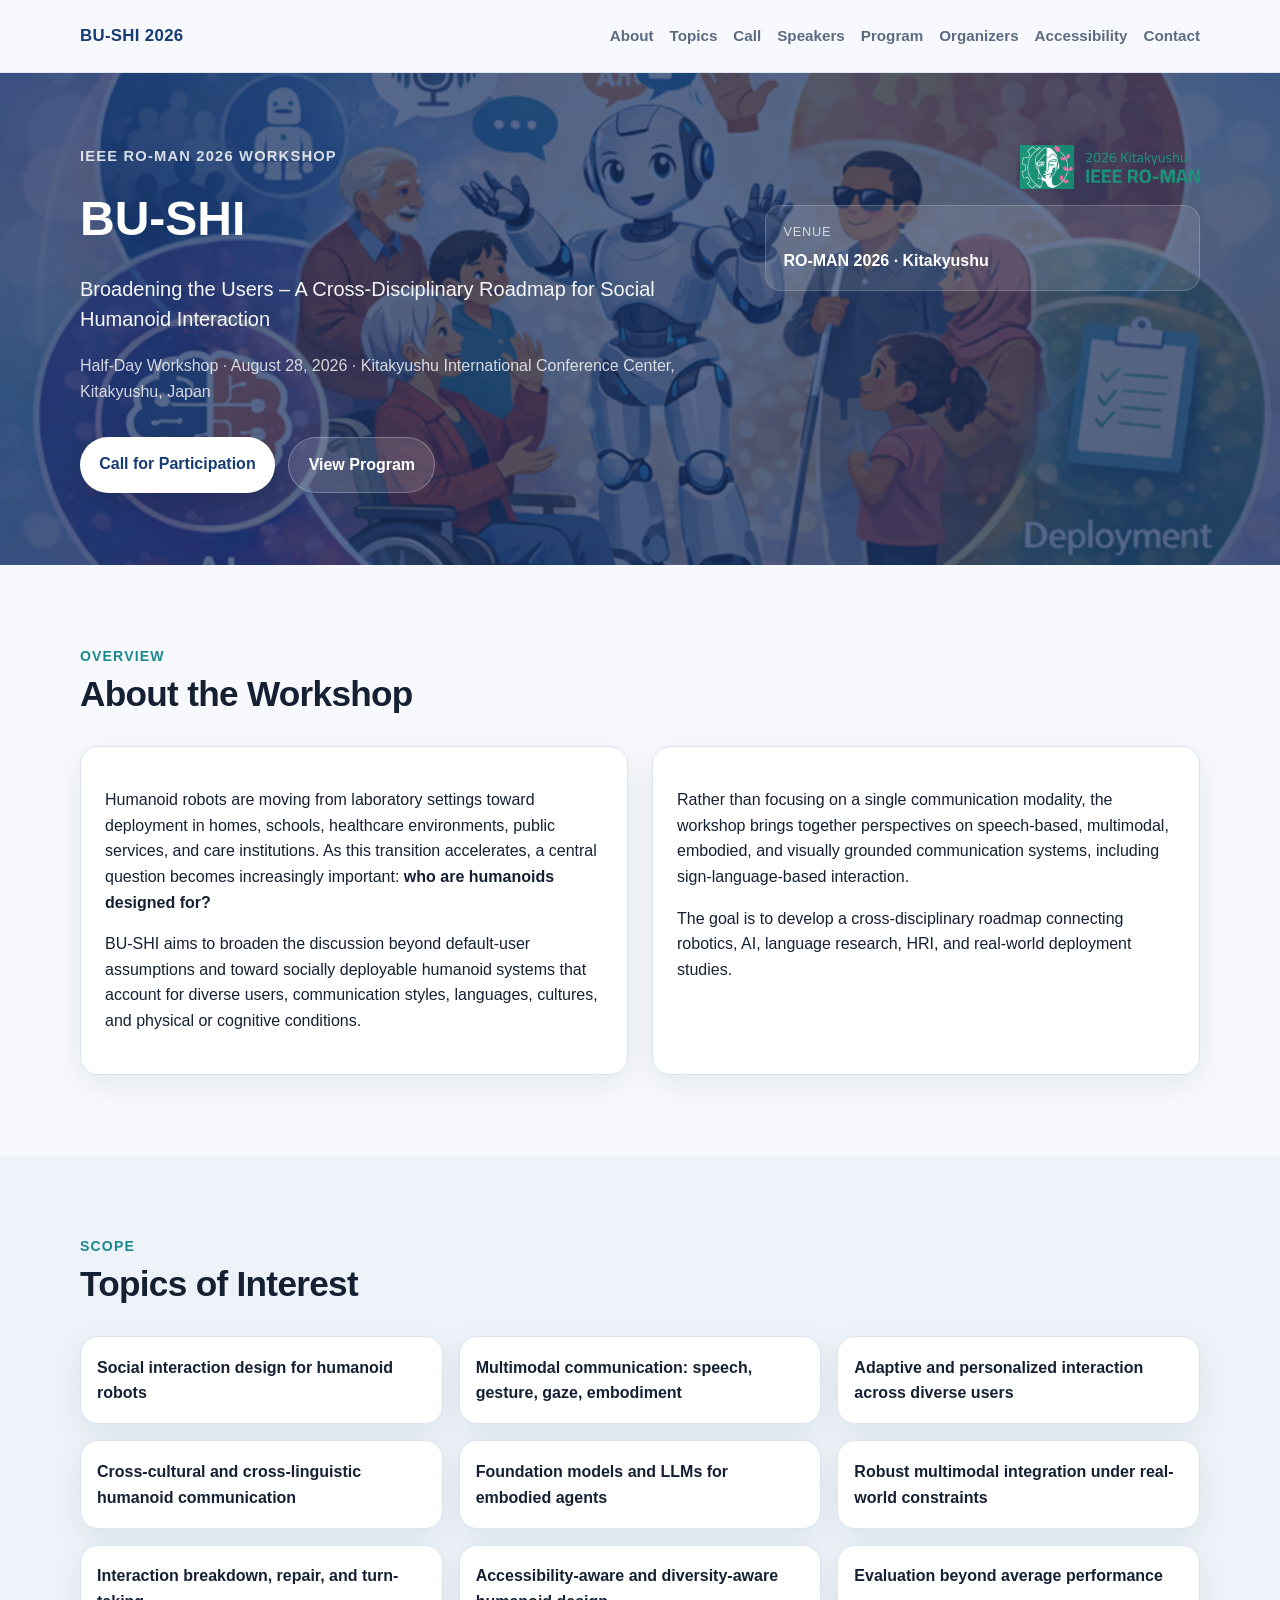
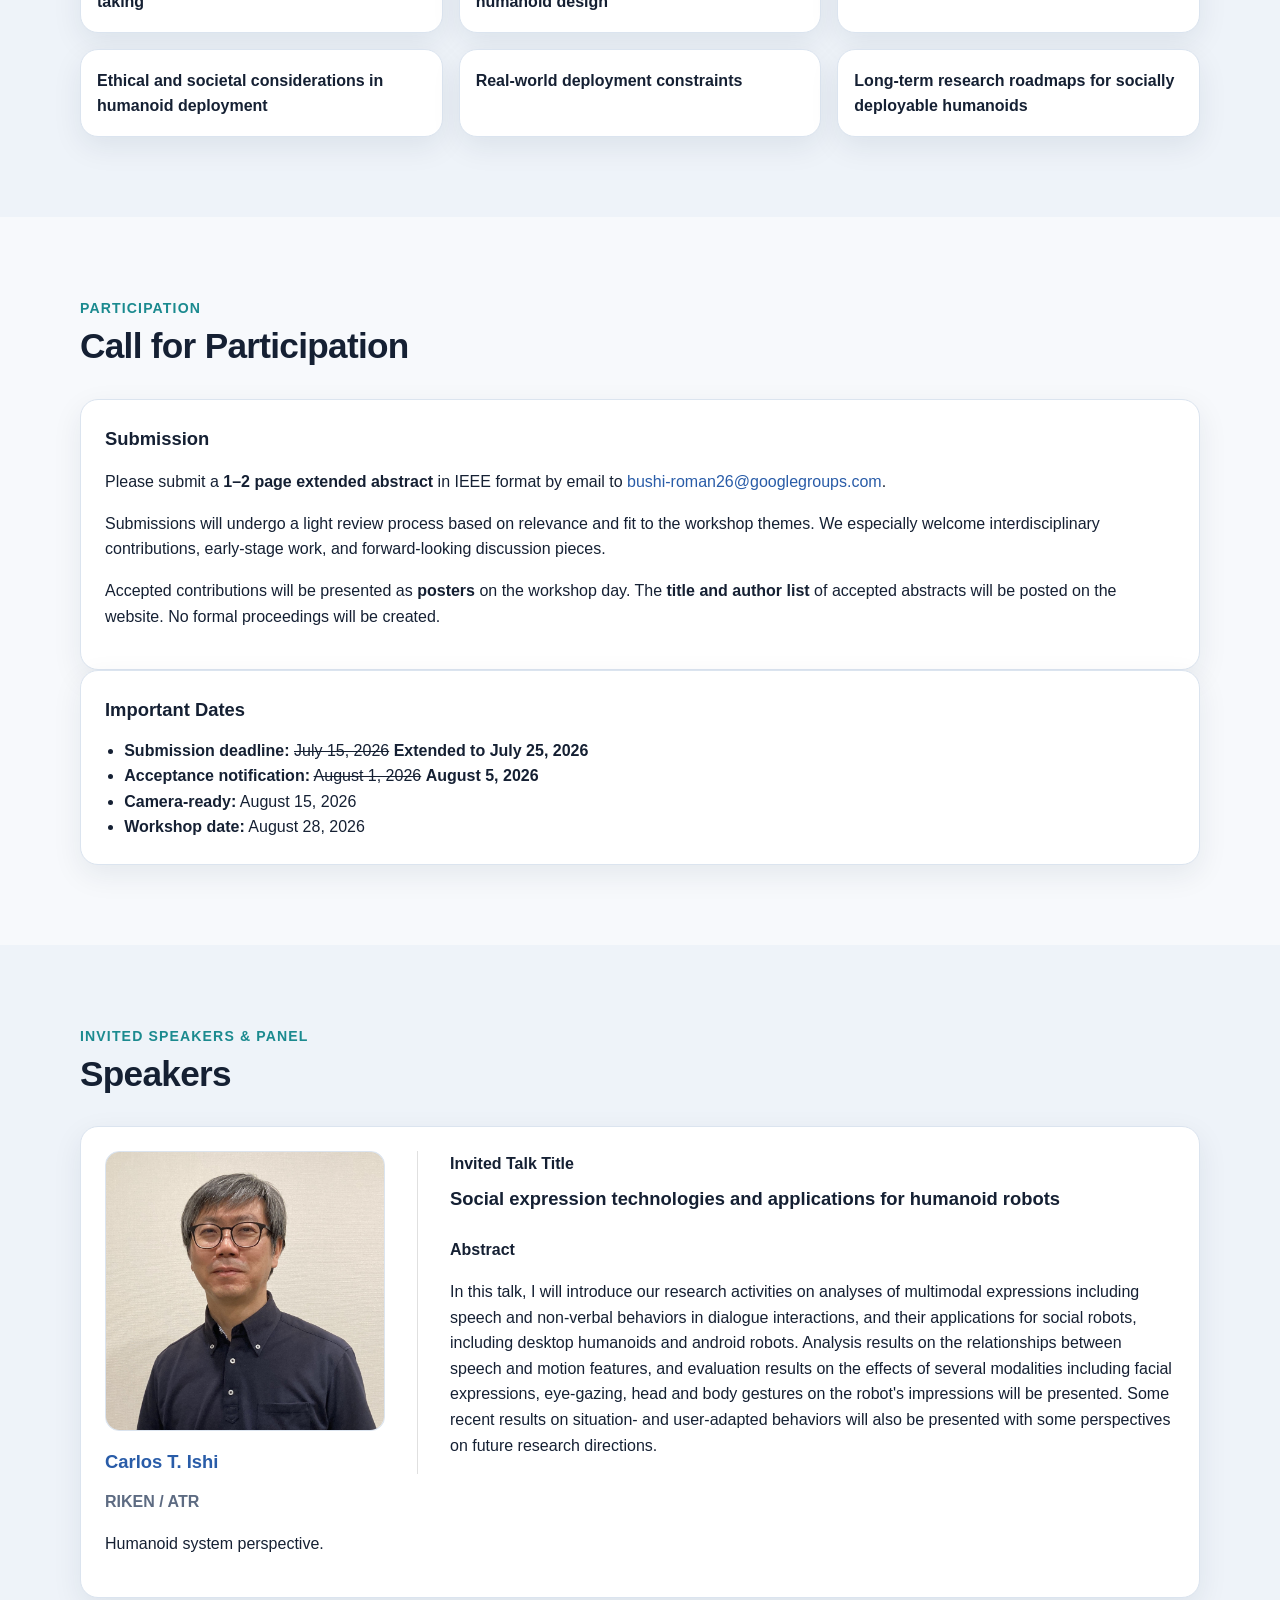
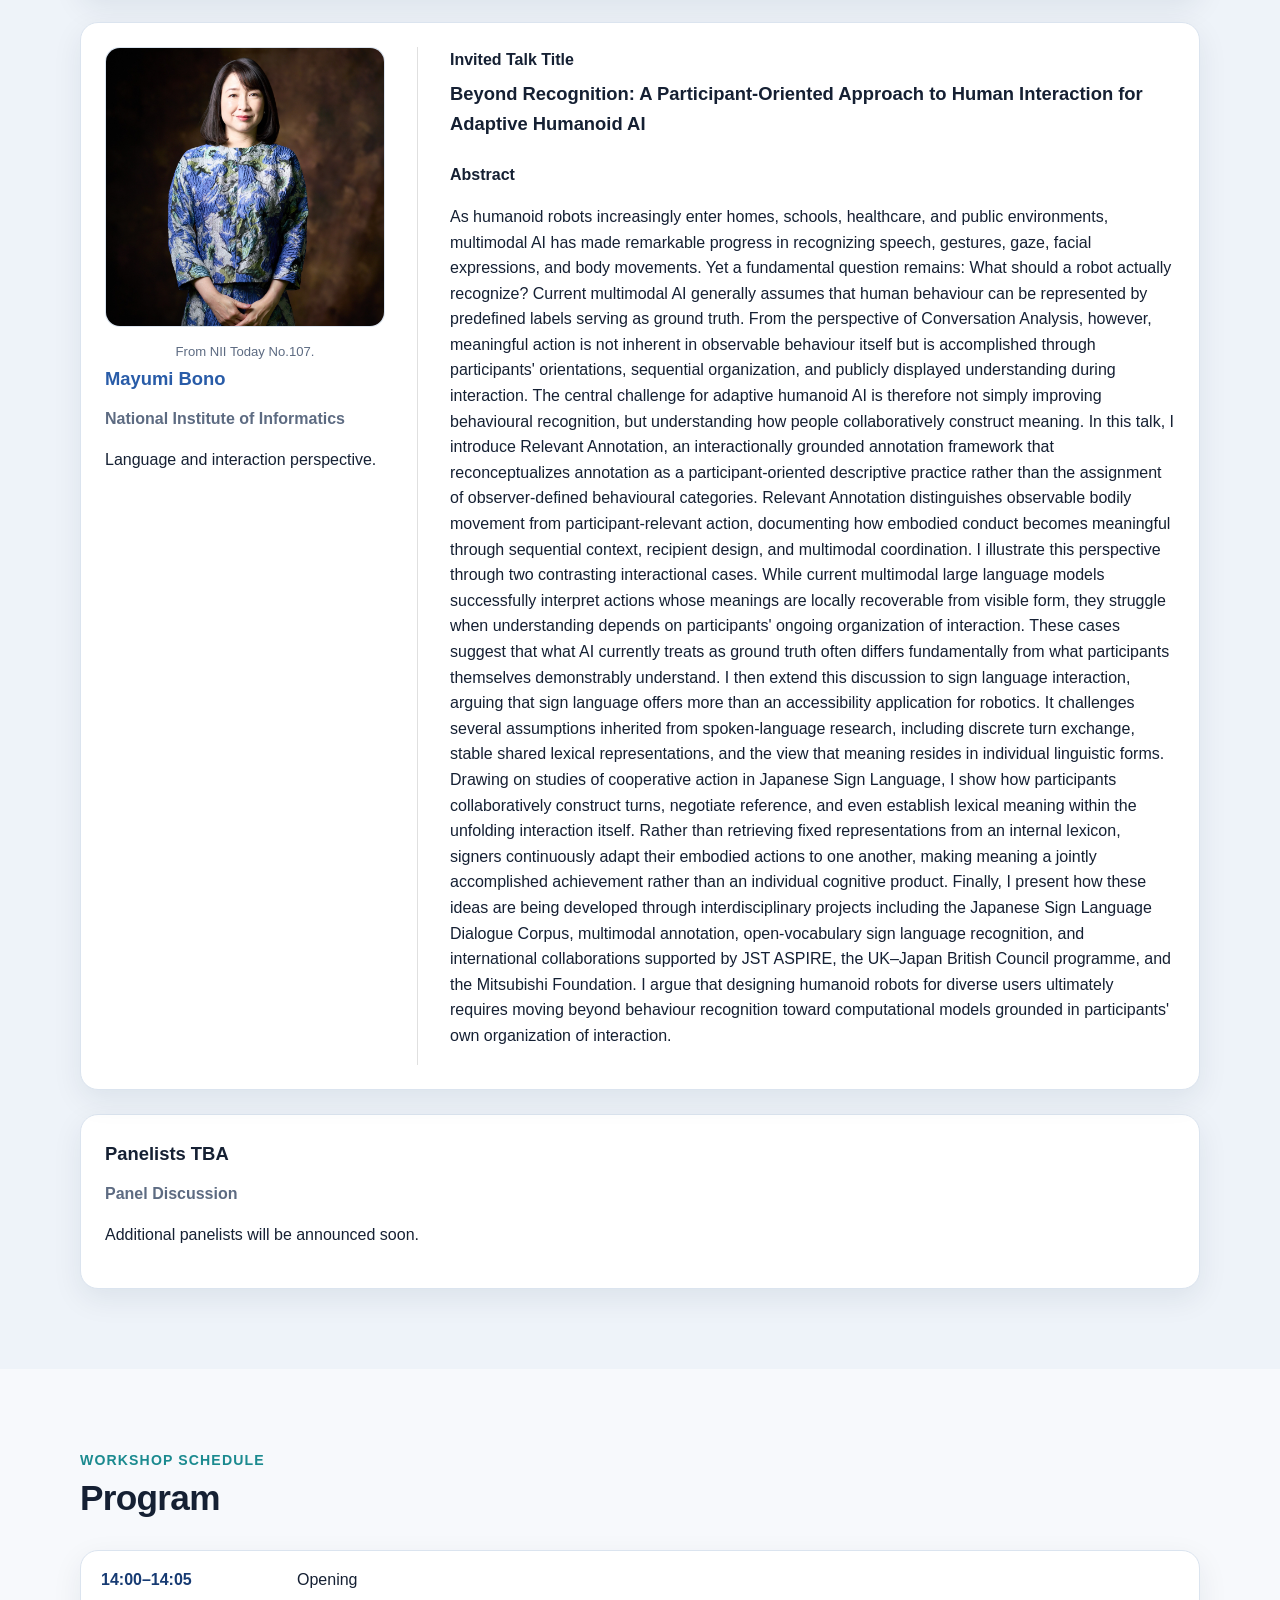
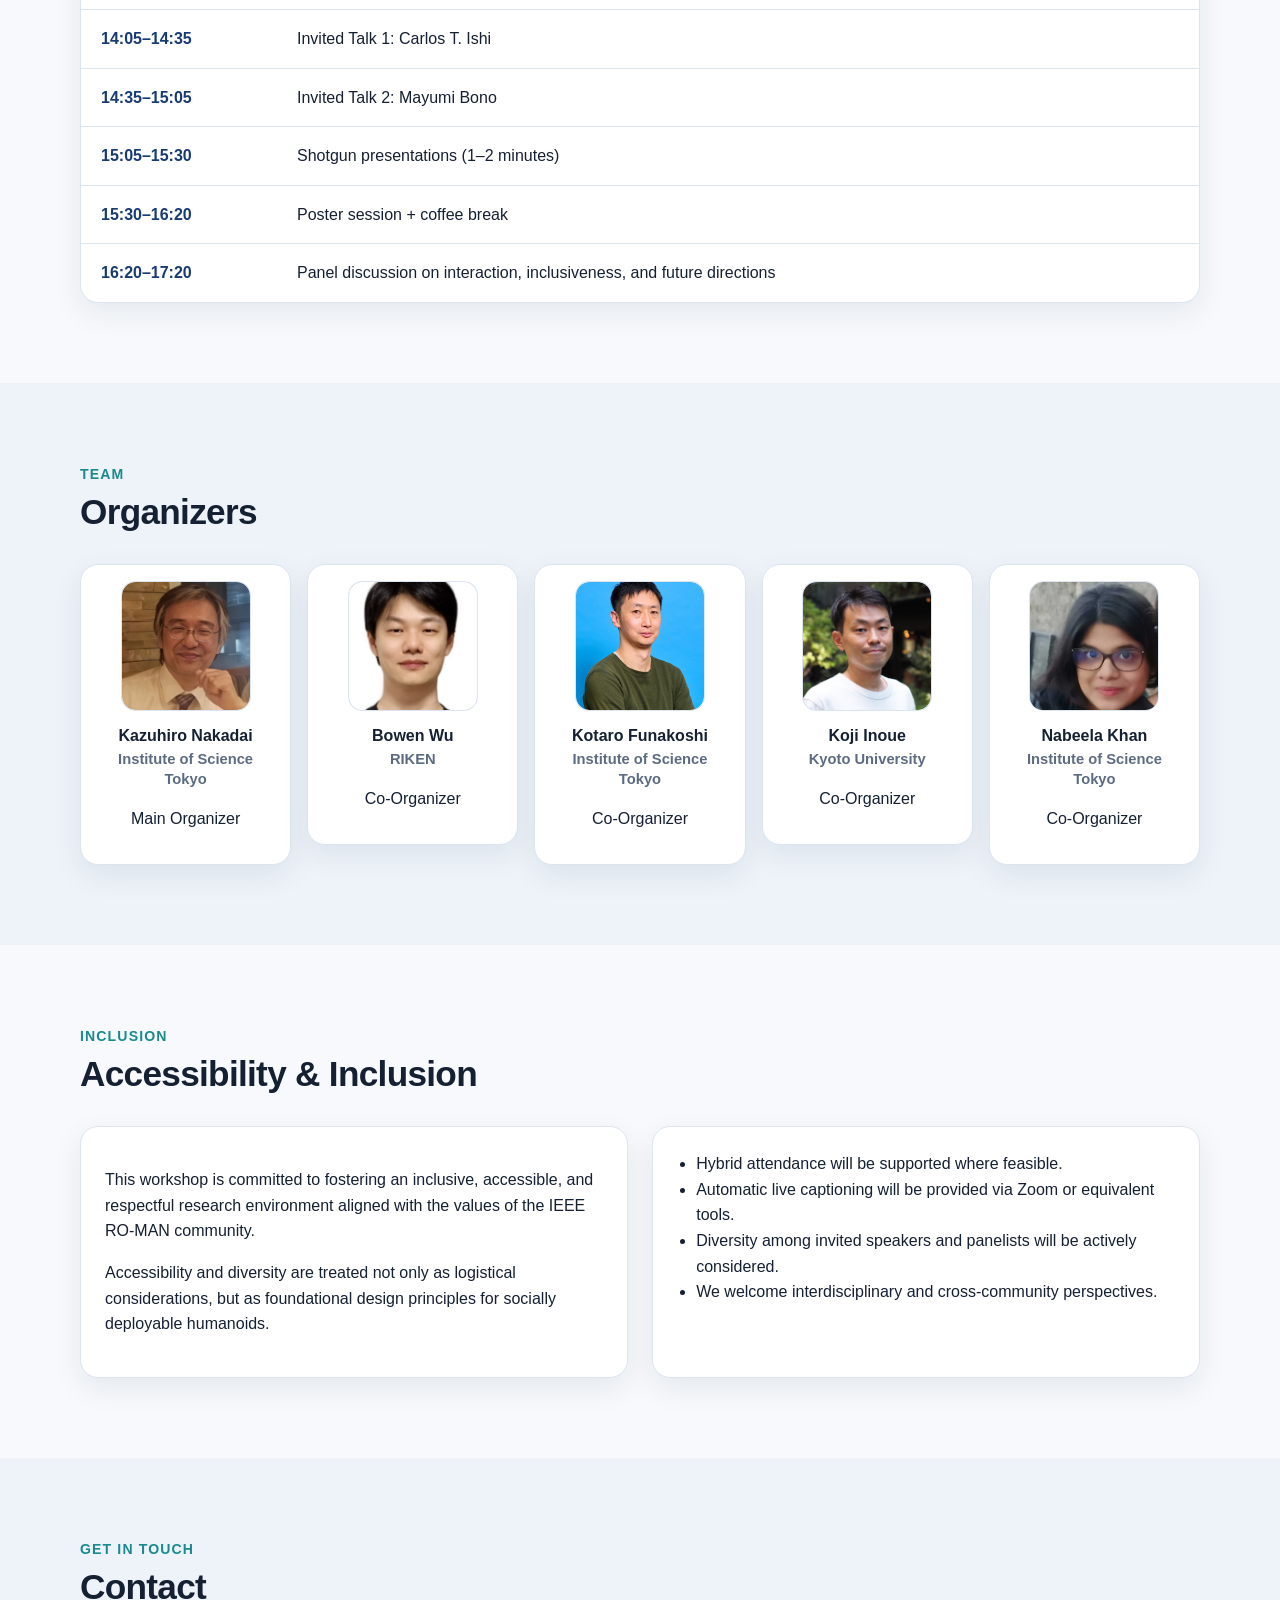
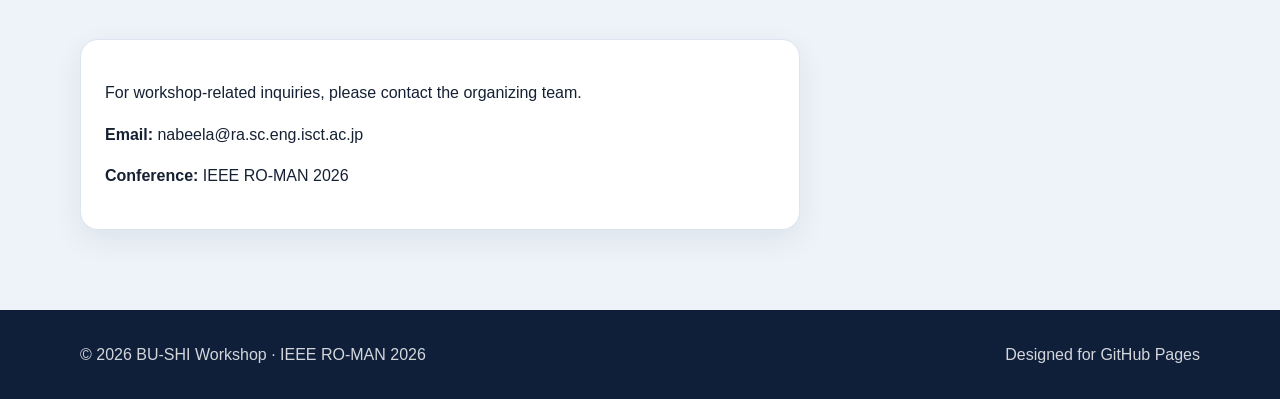
==== index.html @ a76f6660 "schedule" ====
<!DOCTYPE html>
<html lang="en">
<head>
  <meta charset="UTF-8" />
  <meta name="viewport" content="width=device-width, initial-scale=1.0" />
  <title>BU-SHI Workshop | RO-MAN 2026</title>
  <meta
    name="description"
    content="BU-SHI: Broadening the Users – A Cross-Disciplinary Roadmap for Social Humanoid Interaction, IEEE RO-MAN 2026 Workshop."
  />
  <link rel="stylesheet" href="new_style.css" />

  <style>
    .invited-speakers-list {
      display: grid;
      gap: 1.5rem;
    }

    .invited-speaker-card {
      display: grid;
      grid-template-columns: minmax(220px, 280px) 1fr;
      gap: 2rem;
      align-items: start;
      padding: 1.5rem;
    }

    .speaker-profile .person-photo {
      margin-bottom: 1rem;
    }

    .speaker-profile h3,
    .speaker-profile p {
      margin-left: 0;
      margin-right: 0;
    }

    .keynote-details {
      padding-left: 2rem;
      border-left: 1px solid rgba(0, 0, 0, 0.12);
    }

    .keynote-details h3 {
      margin-top: 0;
      margin-bottom: 0.4rem;
    }

    .keynote-details h4 {
      margin-top: 1.5rem;
      margin-bottom: 0.45rem;
    }

    .keynote-details h4:first-child {
      margin-top: 0;
    }

    .panel-card {
      margin-top: 1.5rem;
    }

    @media (max-width: 760px) {
      .invited-speaker-card {
        grid-template-columns: 1fr;
        gap: 1.25rem;
      }

      .keynote-details {
        padding-left: 0;
        padding-top: 1.25rem;
        border-left: 0;
        border-top: 1px solid rgba(0, 0, 0, 0.12);
      }
    }
  </style>
</head>
<body>
  <header class="site-header">
    <div class="container nav-wrap">
      <a href="#home" class="brand">BU-SHI 2026</a>

      <nav class="nav">
        <a href="#about">About</a>
        <a href="#topics">Topics</a>
        <a href="#cfp">Call</a>
        <a href="#speakers">Speakers</a>
        <a href="#program">Program</a>
        <a href="#organizers">Organizers</a>
        <a href="#accessibility">Accessibility</a>
        <a href="#contact">Contact</a>
      </nav>
    </div>
  </header>

  <section class="hero" id="home">
    <div class="container hero-grid">
      <div class="hero-text">
        <p class="eyebrow">IEEE RO-MAN 2026 Workshop</p>
        <h1>BU-SHI</h1>
        <p class="hero-subtitle">
          Broadening the Users – A Cross-Disciplinary Roadmap for Social Humanoid Interaction
        </p>
        <p class="hero-meta">
          Half-Day Workshop · August 28, 2026 · Kitakyushu International Conference Center, Kitakyushu, Japan
        </p>

        <div class="hero-buttons">
          <a class="btn btn-primary" href="#cfp">Call for Participation</a>
          <a class="btn btn-secondary" href="#program">View Program</a>
        </div>
      </div>

      <div class="hero-panel">
        <div class="conference-logo-corner">
          <img
            src="assets/images/logo-header.png"
            alt="2026 Kitakyushu IEEE RO-MAN logo"
            class="conference-logo-small"
          />
        </div>

        <div class="mini-card">
          <span class="mini-label">Venue</span>
          <strong>RO-MAN 2026 · Kitakyushu</strong>
        </div>
      </div>
    </div>
  </section>

  <main>
    <section class="section" id="about">
      <div class="container">
        <div class="section-heading">
          <p class="section-label">Overview</p>
          <h2>About the Workshop</h2>
        </div>

        <div class="grid-2">
          <div class="card">
            <p>
              Humanoid robots are moving from laboratory settings toward deployment in homes,
              schools, healthcare environments, public services, and care institutions. As this
              transition accelerates, a central question becomes increasingly important:
              <strong>who are humanoids designed for?</strong>
            </p>
            <p>
              BU-SHI aims to broaden the discussion beyond default-user assumptions and toward
              socially deployable humanoid systems that account for diverse users, communication
              styles, languages, cultures, and physical or cognitive conditions.
            </p>
          </div>

          <div class="card">
            <p>
              Rather than focusing on a single communication modality, the workshop brings together
              perspectives on speech-based, multimodal, embodied, and visually grounded
              communication systems, including sign-language-based interaction.
            </p>
            <p>
              The goal is to develop a cross-disciplinary roadmap connecting robotics, AI,
              language research, HRI, and real-world deployment studies.
            </p>
          </div>
        </div>
      </div>
    </section>

    <section class="section section-soft" id="topics">
      <div class="container">
        <div class="section-heading">
          <p class="section-label">Scope</p>
          <h2>Topics of Interest</h2>
        </div>

        <div class="topics-grid">
          <div class="topic-card">Social interaction design for humanoid robots</div>
          <div class="topic-card">Multimodal communication: speech, gesture, gaze, embodiment</div>
          <div class="topic-card">Adaptive and personalized interaction across diverse users</div>
          <div class="topic-card">Cross-cultural and cross-linguistic humanoid communication</div>
          <div class="topic-card">Foundation models and LLMs for embodied agents</div>
          <div class="topic-card">Robust multimodal integration under real-world constraints</div>
          <div class="topic-card">Interaction breakdown, repair, and turn-taking</div>
          <div class="topic-card">Accessibility-aware and diversity-aware humanoid design</div>
          <div class="topic-card">Evaluation beyond average performance</div>
          <div class="topic-card">Ethical and societal considerations in humanoid deployment</div>
          <div class="topic-card">Real-world deployment constraints</div>
          <div class="topic-card">Long-term research roadmaps for socially deployable humanoids</div>
        </div>
      </div>
    </section>

    <section class="section" id="cfp">
      <div class="container">
        <div class="section-heading">
          <p class="section-label">Participation</p>
          <h2>Call for Participation</h2>
        </div>

        <!-- <div class="grid-2">
          <div class="card">
            <h3>Submission Format</h3>
            <p>
              We invite authors to submit <strong>1–2 page extended abstracts</strong> using the
              IEEE paper format.
            </p>
            <p>
              We welcome technical contributions, early-stage ideas, interdisciplinary work, and
              conceptual perspectives related to inclusive humanoid interaction.
            </p>
          </div> -->

          <div class="card">
            <h3>Submission</h3>
            <p>
              Please submit a <strong>1–2 page extended abstract</strong> in IEEE format by email to
              <a href="mailto:bushi-roman26@googlegroups.com">bushi-roman26@googlegroups.com</a>.
            </p>
            <p>
              Submissions will undergo a light review process based on relevance and fit to the
              workshop themes. We especially welcome interdisciplinary contributions, early-stage
              work, and forward-looking discussion pieces.
            </p>
            <p>
              Accepted contributions will be presented as <strong>posters</strong> on the workshop day.
              The <strong>title and author list</strong> of accepted abstracts will be posted on the
              website. No formal proceedings will be created.
            </p>
          </div>

          <div class="card">
            <h3>Important Dates</h3>
            <ul class="clean-list">
              <li><strong>Submission deadline:</strong> <del>July 15, 2026</del> <strong>Extended to July 25, 2026</strong></li>
              <li><strong>Acceptance notification:</strong> <del>August 1, 2026</del> <strong>August 5, 2026</strong></li>
              <li><strong>Camera-ready:</strong> August 15, 2026</li>
              <li><strong>Workshop date:</strong> August 28, 2026</li>
            </ul>
          </div>
        </div>
      </div>
    </section>

    <section class="section section-soft" id="speakers">
      <div class="container">
        <div class="section-heading">
          <p class="section-label">Invited Speakers & Panel</p>
          <h2>Speakers</h2>
        </div>

        <div class="invited-speakers-list">
          <article class="card invited-speaker-card">
            <div class="speaker-profile">
              <div class="person-photo">
                <img
                  src="assets/images/Carlos1to1.JPG"
                  alt="Carlos T. Ishi"
                />
              </div>
              <h3>
                <a href="https://dil.atr.jp/~carlos/" target="_blank" rel="noopener noreferrer">
                  Carlos T. Ishi
                </a>
              </h3>
              <p class="person-role">RIKEN / ATR</p>
              <p>Humanoid system perspective.</p>
            </div>

            <div class="keynote-details">
              <h4>Invited Talk Title</h4>
              <h3>Social expression technologies and applications for humanoid robots</h3>
              <h4>Abstract</h4>
              <p>In this talk, I will introduce our research activities on analyses of multimodal expressions including speech and non-verbal behaviors in dialogue interactions, and their applications for social robots, including desktop humanoids and android robots.
Analysis results on the relationships between speech and motion features, and evaluation results on the effects of several modalities including facial expressions, eye-gazing, head and body gestures on the robot's impressions will be presented.
Some recent results on situation- and user-adapted behaviors will also be presented with some perspectives on future research directions.</p>
            </div>
          </article>

          <article class="card invited-speaker-card">
            <div class="speaker-profile">
              <div class="person-photo">
                <img
                  src="assets/images/bono1to1.jpg"
                  alt="Mayumi Bono"
                />
              </div>
              <p class="photo-caption">From NII Today No.107.</p>
              <h3>
                <a href="https://research.nii.ac.jp/~bono/en/index.html" target="_blank" rel="noopener noreferrer">
                  Mayumi Bono
                </a>
              </h3>
              <p class="person-role">National Institute of Informatics</p>
              <p>Language and interaction perspective.</p>
            </div>

            <div class="keynote-details">
              <h4>Invited Talk Title</h4>
              <h3>Beyond Recognition: A Participant-Oriented Approach to Human Interaction for Adaptive Humanoid AI</h3>
              <h4>Abstract</h4>
              <p>As humanoid robots increasingly enter homes, schools, healthcare, and public environments, multimodal AI has made remarkable progress in recognizing speech, gestures, gaze, facial expressions, and body movements. Yet a fundamental question remains: What should a robot actually recognize?
Current multimodal AI generally assumes that human behaviour can be represented by predefined labels serving as ground truth. From the perspective of Conversation Analysis, however, meaningful action is not inherent in observable behaviour itself but is accomplished through participants' orientations, sequential organization, and publicly displayed understanding during interaction. The central challenge for adaptive humanoid AI is therefore not simply improving behavioural recognition, but understanding how people collaboratively construct meaning.
In this talk, I introduce Relevant Annotation, an interactionally grounded annotation framework that reconceptualizes annotation as a participant-oriented descriptive practice rather than the assignment of observer-defined behavioural categories. Relevant Annotation distinguishes observable bodily movement from participant-relevant action, documenting how embodied conduct becomes meaningful through sequential context, recipient design, and multimodal coordination. I illustrate this perspective through two contrasting interactional cases. While current multimodal large language models successfully interpret actions whose meanings are locally recoverable from visible form, they struggle when understanding depends on participants' ongoing organization of interaction. These cases suggest that what AI currently treats as ground truth often differs fundamentally from what participants themselves demonstrably understand.
I then extend this discussion to sign language interaction, arguing that sign language offers more than an accessibility application for robotics. It challenges several assumptions inherited from spoken-language research, including discrete turn exchange, stable shared lexical representations, and the view that meaning resides in individual linguistic forms. Drawing on studies of cooperative action in Japanese Sign Language, I show how participants collaboratively construct turns, negotiate reference, and even establish lexical meaning within the unfolding interaction itself. Rather than retrieving fixed representations from an internal lexicon, signers continuously adapt their embodied actions to one another, making meaning a jointly accomplished achievement rather than an individual cognitive product.
Finally, I present how these ideas are being developed through interdisciplinary projects including the Japanese Sign Language Dialogue Corpus, multimodal annotation, open-vocabulary sign language recognition, and international collaborations supported by JST ASPIRE, the UK–Japan British Council programme, and the Mitsubishi Foundation. I argue that designing humanoid robots for diverse users ultimately requires moving beyond behaviour recognition toward computational models grounded in participants' own organization of interaction.</p>
            </div>
          </article>
        </div>

        <article class="card panel-card">
          <h3>Panelists TBA</h3>
          <p class="person-role">Panel Discussion</p>
          <p>Additional panelists will be announced soon.</p>
        </article>

          <!-- <article class="person-card">
            <div class="person-photo placeholder">Photo</div>
            <h3>Tsubasa Uchida</h3>
            <p class="person-role">NHK</p>
            <p>Panelist — sign language research.</p>
          </article>

          <article class="person-card">
            <div class="person-photo placeholder">Photo</div>
            <h3>Satoshi Okada</h3>
            <p class="person-role">Hitachi Co. Ltd</p>
            <p>Panelist — robotics and industry perspective.</p>
          </article>

          <article class="person-card">
            <div class="person-photo placeholder">Photo</div>
            <h3>Kotaro Funakoshi</h3>
            <p class="person-role">Institute of Science Tokyo</p>
            <p>Panelist — AI and dialogue systems.</p>
          </article> -->

          <!-- <article class="person-card">
            <div class="person-photo placeholder">Photo</div>
            <h3>Nabeela Khan</h3>
            <p class="person-role">Institute of Science Tokyo</p>
            <p>Panel facilitator.</p>
          </article> -->
      </div>
    </section>

    <section class="section" id="program">
      <div class="container">
        <div class="section-heading">
          <p class="section-label">Workshop Schedule</p>
          <h2>Program</h2>
        </div>

        <div class="schedule-card">
          <div class="schedule-row">
            <div class="time">14:00–14:05</div>
            <div class="event">Opening</div>
          </div>
          <div class="schedule-row">
            <div class="time">14:05–14:35</div>
            <div class="event">Invited Talk 1: Carlos T. Ishi</div>
          </div>
          <div class="schedule-row">
            <div class="time">14:35–15:05</div>
            <div class="event">Invited Talk 2: Mayumi Bono</div>
          </div>
          <div class="schedule-row">
            <div class="time">15:05–15:30</div>
            <div class="event">Shotgun presentations (1–2 minutes)</div>
          </div>
          <div class="schedule-row">
            <div class="time">15:30–16:20</div>
            <div class="event">Poster session + coffee break</div>
          </div>
          <div class="schedule-row">
            <div class="time">16:20–17:20</div>
            <div class="event">Panel discussion on interaction, inclusiveness, and future directions</div>
          </div>
        </div>
      </div>
    </section>

    <section class="section section-soft" id="organizers">
      <div class="container">
        <div class="section-heading">
          <p class="section-label">Team</p>
          <h2>Organizers</h2>
        </div>

        <div class="people-grid">
          <article class="person-card">
            <div class="person-photo">
              <img
                src="assets/images/Nakadai_Kazuhiro_1to1_cropped.jpg"
                alt="Kazuhiro Nakadai"
              />
            </div>
            <h3>
              <a href="https://www.ra.sc.e.titech.ac.jp/en/" target="_blank" rel="noopener noreferrer">
                Kazuhiro Nakadai
              </a>
            </h3>
            <p class="person-role">Institute of Science Tokyo</p>
            <p>Main Organizer</p>
          </article>

          <article class="person-card">
            <div class="person-photo">
              <img
                src="assets/images/Bowen_wu_1to1_cropped.jpg"
                alt="Bowen Wu"
              />
            </div>
            <h3>
              <a href="https://scholar.google.com/citations?hl=en&user=nLqUb5oAAAAJ&view_op=list_works&sortby=pubdate" target="_blank" rel="noopener noreferrer">
                Bowen Wu
              </a>
            </h3>
            <p class="person-role">RIKEN</p>
            <p>Co-Organizer</p>
          </article>

          <article class="person-card">
            <div class="person-photo">
              <img
                src="assets/images/kotaro_funakoshi_1to1_cropped.jpg"
                alt="Kotaro Funakoshi"
              />
            </div>
            <h3>
              <a href="https://www.lr.first.iir.isct.ac.jp/~funakoshi/public/en/" target="_blank" rel="noopener noreferrer">
                Kotaro Funakoshi
              </a>
            </h3>
            <p class="person-role">Institute of Science Tokyo</p>
            <p>Co-Organizer</p>
          </article>

          <article class="person-card">
            <div class="person-photo">
              <img
                src="assets/images/Koji_Inoue_1to1_cropped.jpg"
                alt="Koji Inoue"
              />
            </div>
            <h3>
              <a href="https://inokoj.github.io/" target="_blank" rel="noopener noreferrer">
                Koji Inoue
              </a>
            </h3>
            <p class="person-role">Kyoto University</p>
            <p>Co-Organizer</p>
          </article>

          <article class="person-card">
            <div class="person-photo">
              <img
                src="assets/images/Nabeela Khan.jpg"
                alt="Nabeela Khan"
              />
            </div>
            <h3>
              <a href="https://foxrei-n.github.io/" target="_blank" rel="noopener noreferrer">
                Nabeela Khan
              </a>
            </h3>
            <p class="person-role">Institute of Science Tokyo</p>
            <p>Co-Organizer</p>
          </article>
        </div>
      </div>
    </section>

    <section class="section" id="accessibility">
      <div class="container">
        <div class="section-heading">
          <p class="section-label">Inclusion</p>
          <h2>Accessibility & Inclusion</h2>
        </div>

        <div class="grid-2">
          <div class="card">
            <p>
              This workshop is committed to fostering an inclusive, accessible, and respectful
              research environment aligned with the values of the IEEE RO-MAN community.
            </p>
            <p>
              Accessibility and diversity are treated not only as logistical considerations, but as
              foundational design principles for socially deployable humanoids.
            </p>
          </div>

          <div class="card">
            <ul class="clean-list">
              <li>Hybrid attendance will be supported where feasible.</li>
              <li>Automatic live captioning will be provided via Zoom or equivalent tools.</li>
              <li>Diversity among invited speakers and panelists will be actively considered.</li>
              <li>We welcome interdisciplinary and cross-community perspectives.</li>
            </ul>
          </div>
        </div>
      </div>
    </section>

    <section class="section section-soft" id="contact">
      <div class="container">
        <div class="section-heading">
          <p class="section-label">Get in Touch</p>
          <h2>Contact</h2>
        </div>

        <div class="card contact-card">
          <p>For workshop-related inquiries, please contact the organizing team.</p>
          <p><strong>Email:</strong> nabeela@ra.sc.eng.isct.ac.jp</p>
          <p><strong>Conference:</strong> IEEE RO-MAN 2026</p>
        </div>
      </div>
    </section>
  </main>

  <footer class="site-footer">
    <div class="container footer-wrap">
      <p>© 2026 BU-SHI Workshop · IEEE RO-MAN 2026</p>
      <p>Designed for GitHub Pages</p>
    </div>
  </footer>
</body>
</html>
---- new_style.css ----
:root {
  --bg: #f7f9fc;
  --surface: #ffffff;
  --surface-soft: #eef3f9;
  --text: #152033;
  --muted: #5d6b82;
  --line: #dbe4ef;
  --primary: #173b73;
  --primary-2: #295ca8;
  --accent: #1b8a8f;
  --shadow: 0 10px 30px rgba(17, 37, 68, 0.08);
  --radius: 18px;
  --maxw: 1120px;
}

* {
  box-sizing: border-box;
}

html {
  scroll-behavior: smooth;
}

body {
  margin: 0;
  font-family: Arial, sans-serif;
  background: var(--bg);
  color: var(--text);
  line-height: 1.6;
}

img {
  max-width: 100%;
  display: block;
}

a {
  color: var(--primary-2);
  text-decoration: none;
}

a:hover {
  text-decoration: underline;
}

.container {
  width: min(var(--maxw), calc(100% - 2rem));
  margin: 0 auto;
}

.site-header {
  position: sticky;
  top: 0;
  z-index: 1000;
  background: rgba(247, 249, 252, 0.95);
  backdrop-filter: blur(10px);
  border-bottom: 1px solid rgba(219, 228, 239, 0.8);
}

.nav-wrap {
  display: flex;
  align-items: center;
  justify-content: space-between;
  gap: 1rem;
  min-height: 72px;
}

.brand {
  font-weight: 800;
  font-size: 1.05rem;
  color: var(--primary);
  letter-spacing: 0.02em;
}

.brand:hover {
  text-decoration: none;
}

.nav {
  display: flex;
  flex-wrap: wrap;
  gap: 1rem;
}

.nav a {
  color: var(--muted);
  font-size: 0.95rem;
  font-weight: 600;
}

.nav a:hover {
  color: var(--primary);
  text-decoration: none;
}

/* .hero {
  background: #1f3c88;
  color: white;
  padding: 60px 0;
} */

.hero {
  background:
    linear-gradient(rgba(20, 45, 95, 0.72), rgba(20, 45, 95, 0.72)),
    url("workshop_photo.png") center/cover no-repeat;
  color: white;
  padding: 72px 0;
}

.hero-grid {
  display: grid;
  grid-template-columns: 1.2fr 0.8fr;
  gap: 2rem;
  align-items: start;
}

.hero-text h1 {
  margin: 0.4rem 0 0;
  font-size: 3rem;
}

.eyebrow {
  margin: 0 0 0.8rem;
  font-size: 0.92rem;
  font-weight: 700;
  letter-spacing: 0.08em;
  text-transform: uppercase;
  color: rgba(255,255,255,0.82);
}

.hero-subtitle {
  margin: 1rem 0 0;
  font-size: 1.25rem;
  line-height: 1.5;
  color: rgba(255,255,255,0.95);
}

.hero-meta {
  margin-top: 1.2rem;
  color: rgba(255,255,255,0.8);
  font-size: 1rem;
}

.hero-buttons {
  display: flex;
  flex-wrap: wrap;
  gap: 0.85rem;
  margin-top: 2rem;
}

.btn {
  display: inline-block;
  padding: 0.9rem 1.2rem;
  border-radius: 999px;
  font-weight: 700;
  transition: transform 0.18s ease, box-shadow 0.18s ease, background 0.18s ease;
}

.btn:hover {
  transform: translateY(-1px);
  text-decoration: none;
}

.btn-primary {
  background: white;
  color: var(--primary);
  box-shadow: 0 10px 24px rgba(0, 0, 0, 0.12);
}

.btn-secondary {
  background: rgba(255,255,255,0.13);
  color: white;
  border: 1px solid rgba(255,255,255,0.26);
}

.hero-panel {
  display: grid;
  gap: 1rem;
}

/* .conference-logo-wrap {
  background: rgba(255,255,255,0.1);
  border: 1px solid rgba(255,255,255,0.18);
  border-radius: 16px;
  padding: 1rem;
  text-align: center;
}

.conference-logo {
  width: 100%;
  max-width: 260px;
  margin: 0 auto;
}

.logo-caption {
  margin: 0.75rem 0 0;
  color: rgba(255,255,255,0.82);
  font-size: 0.9rem;
  font-weight: 600;
} */

.mini-card {
  background: rgba(255,255,255,0.1);
  border: 1px solid rgba(255,255,255,0.18);
  border-radius: 16px;
  padding: 1rem 1.1rem;
}

.mini-label {
  display: block;
  color: rgba(255,255,255,0.72);
  font-size: 0.8rem;
  text-transform: uppercase;
  letter-spacing: 0.06em;
  margin-bottom: 0.35rem;
}

.section {
  padding: 5rem 0;
}

.section-soft {
  background: var(--surface-soft);
}

.section-heading {
  margin-bottom: 2rem;
}

.section-label {
  margin: 0 0 0.4rem;
  color: var(--accent);
  font-size: 0.88rem;
  font-weight: 800;
  letter-spacing: 0.08em;
  text-transform: uppercase;
}

.section-heading h2 {
  margin: 0;
  font-size: 2.2rem;
  line-height: 1.15;
  letter-spacing: -0.02em;
}

.grid-2 {
  display: grid;
  grid-template-columns: repeat(2, minmax(0, 1fr));
  gap: 1.5rem;
}

.card,
.schedule-card,
.person-card,
.topic-card {
  background: var(--surface);
  border: 1px solid var(--line);
  border-radius: var(--radius);
  box-shadow: var(--shadow);
}

.card {
  padding: 1.5rem;
}

.card h3 {
  margin-top: 0;
  margin-bottom: 0.8rem;
  font-size: 1.15rem;
}

.topics-grid {
  display: grid;
  grid-template-columns: repeat(3, minmax(0, 1fr));
  gap: 1rem;
}

.topic-card {
  padding: 1.1rem 1rem;
  font-weight: 600;
  color: var(--text);
}

.clean-list {
  margin: 0;
  padding-left: 1.2rem;
}

.people-grid {
  display: grid;
  grid-template-columns: repeat(3, minmax(0, 1fr));
  gap: 1.4rem;
}

.person-card {
  padding: 1.3rem;
}

.person-card h3 {
  margin: 0.9rem 0 0.25rem;
  font-size: 1.12rem;
}

.person-role {
  margin: 0 0 0.7rem;
  color: var(--muted);
  font-weight: 600;
}

.person-photo {
  width: 100%;
  aspect-ratio: 1 / 1;
  border-radius: 14px;
  background: linear-gradient(135deg, #d9e4f3, #eef3f9);
  border: 1px solid var(--line);
  display: grid;
  place-items: center;
  color: var(--muted);
  font-weight: 700;
}

.schedule-card {
  overflow: hidden;
}

.schedule-row {
  display: grid;
  grid-template-columns: 180px 1fr;
  gap: 1rem;
  padding: 1rem 1.25rem;
  border-bottom: 1px solid var(--line);
}

.schedule-row:last-child {
  border-bottom: none;
}

.time {
  font-weight: 800;
  color: var(--primary);
}

.event {
  color: var(--text);
}

.contact-card {
  max-width: 720px;
}

.site-footer {
  padding: 2rem 0;
  background: #0f1f39;
  color: rgba(255,255,255,0.82);
}

.footer-wrap {
  display: flex;
  flex-wrap: wrap;
  justify-content: space-between;
  gap: 1rem;
}

.footer-wrap p {
  margin: 0;
}

@media (max-width: 1000px) {
  .topics-grid,
  .people-grid {
    grid-template-columns: repeat(2, minmax(0, 1fr));
  }
}

@media (max-width: 760px) {
  .nav {
    display: none;
  }

  .hero-grid,
  .grid-2,
  .topics-grid,
  .people-grid,
  .schedule-row {
    grid-template-columns: 1fr;
  }

  .schedule-row {
    gap: 0.35rem;
  }

  .hero {
    padding: 48px 0;
  }

  .hero-text h1 {
    font-size: 2.4rem;
  }

  .section {
    padding: 4rem 0;
  }

  .conference-logo-small {
    max-width: 220px;
  }

  .footer-wrap {
    flex-direction: column;
  }
}

.conference-logo-corner {
  display: flex;
  justify-content: flex-end;
  align-items: flex-start;
}

.conference-logo-small {
  width: 100%;
  max-width: 180px;
  height: auto;
  display: block;
}

@media (max-width: 760px) {
  .conference-logo-corner {
    justify-content: center;
  }

  .conference-logo-small {
    max-width: 140px;
  }
}
.person-photo img {
  width: 100%;
  height: 100%;
  object-fit: cover;
  border-radius: 14px;
  display: block;
}

.person-card h3 a {
  color: var(--text);
  text-decoration: none;
}

.person-card h3 a:hover {
  color: var(--primary);
  text-decoration: underline;
}

#organizers .person-photo {
  width: 100%;
  max-width: 180px;
  aspect-ratio: 1 / 1;
  margin: 0 auto 1rem;
}

#organizers .person-photo img {
  width: 100%;
  height: 100%;
  object-fit: cover;
  border-radius: 14px;
  display: block;
}

#organizers .person-card {
  text-align: center;
}

#organizers .people-grid {
  grid-template-columns: repeat(5, 1fr);
  gap: 1rem;
  align-items: start;
}

#organizers .person-card {
  padding: 1rem;
}

#organizers .person-card h3 {
  font-size: 1rem;
  line-height: 1.3;
}

#organizers .person-role {
  font-size: 0.92rem;
  line-height: 1.35;
}

#organizers .person-photo {
  width: 130px;
  height: 130px;
  max-width: none;
  aspect-ratio: auto;
  margin: 0 auto 0.9rem;
  overflow: hidden;
}

@media (max-width: 1100px) {
  #organizers .people-grid {
    grid-template-columns: repeat(3, 1fr);
  }
}

@media (max-width: 760px) {
  #organizers .people-grid {
    grid-template-columns: repeat(2, 1fr);
  }
}

@media (max-width: 520px) {
  #organizers .people-grid {
    grid-template-columns: 1fr;
  }
}

.photo-caption {
  margin: 0.5rem 0 0.2rem;
  font-size: 0.82rem;
  line-height: 1.35;
  color: var(--muted);
  text-align: center;
}
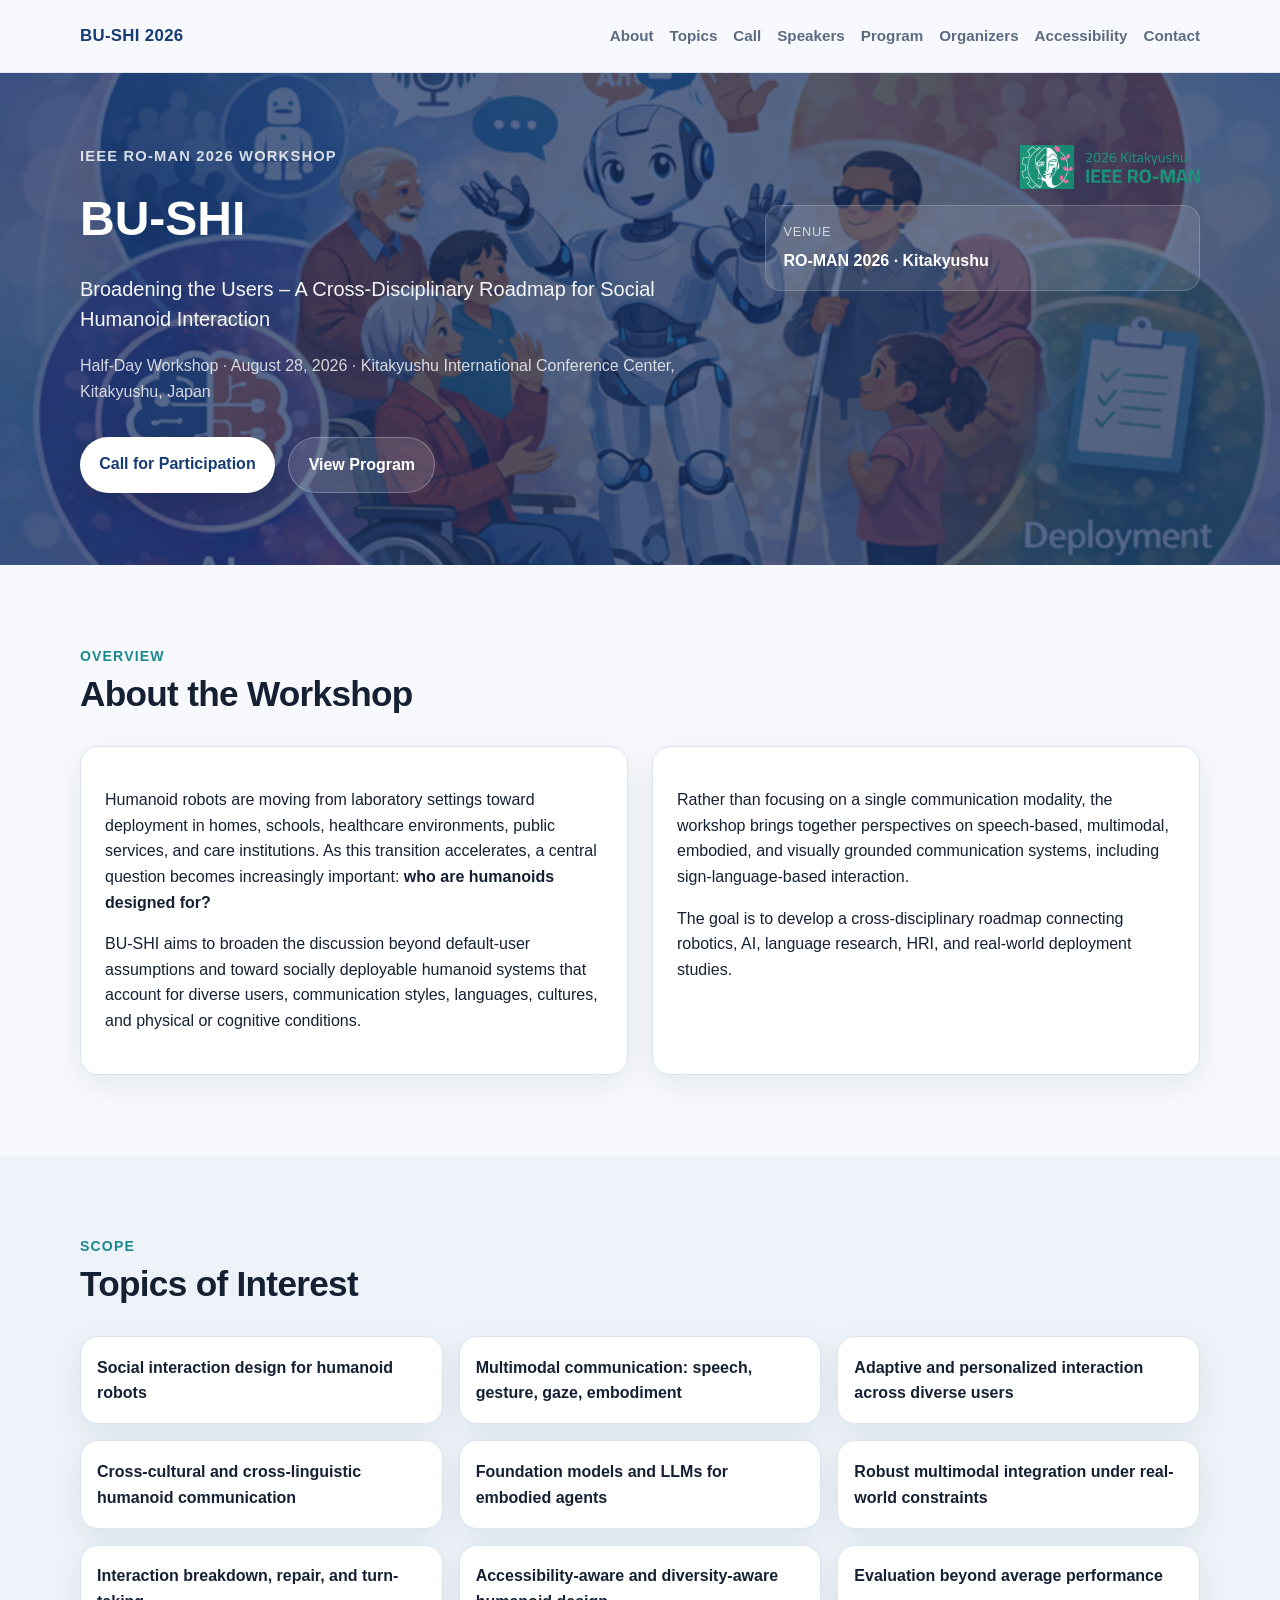
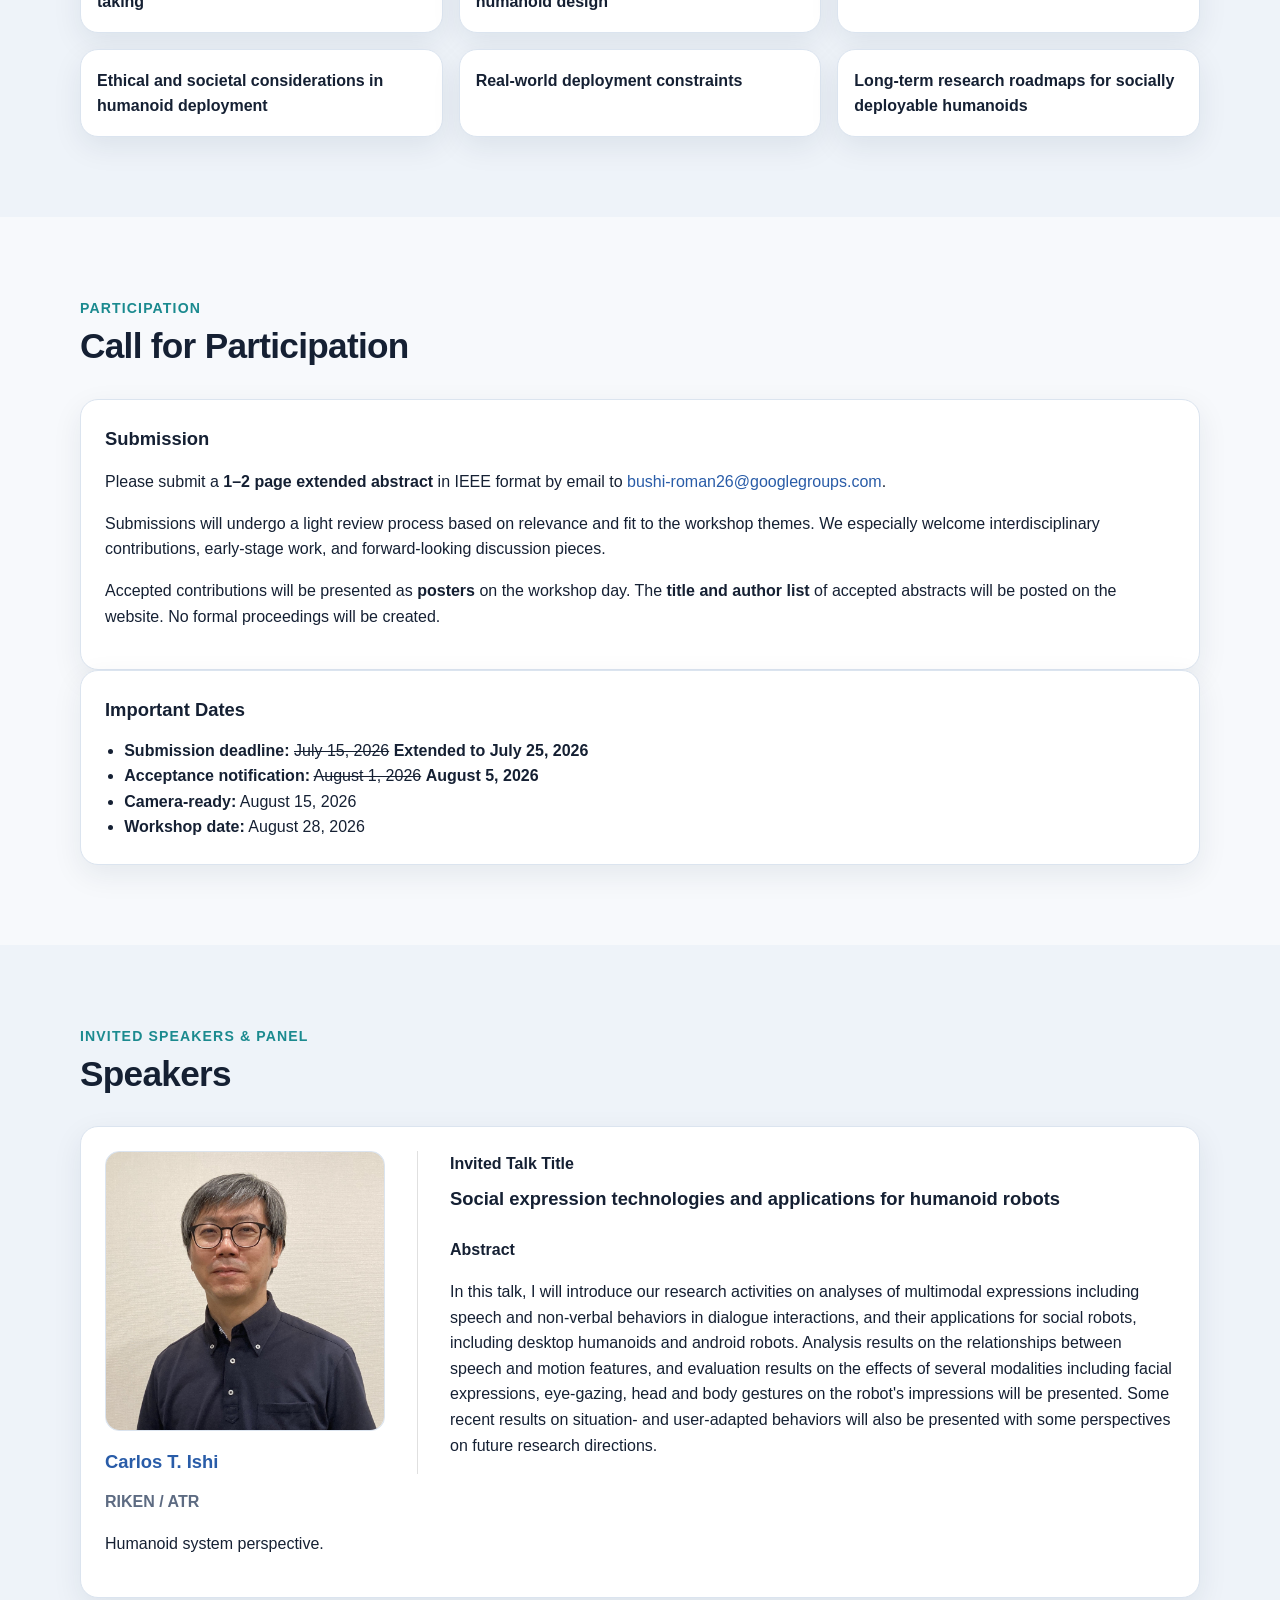
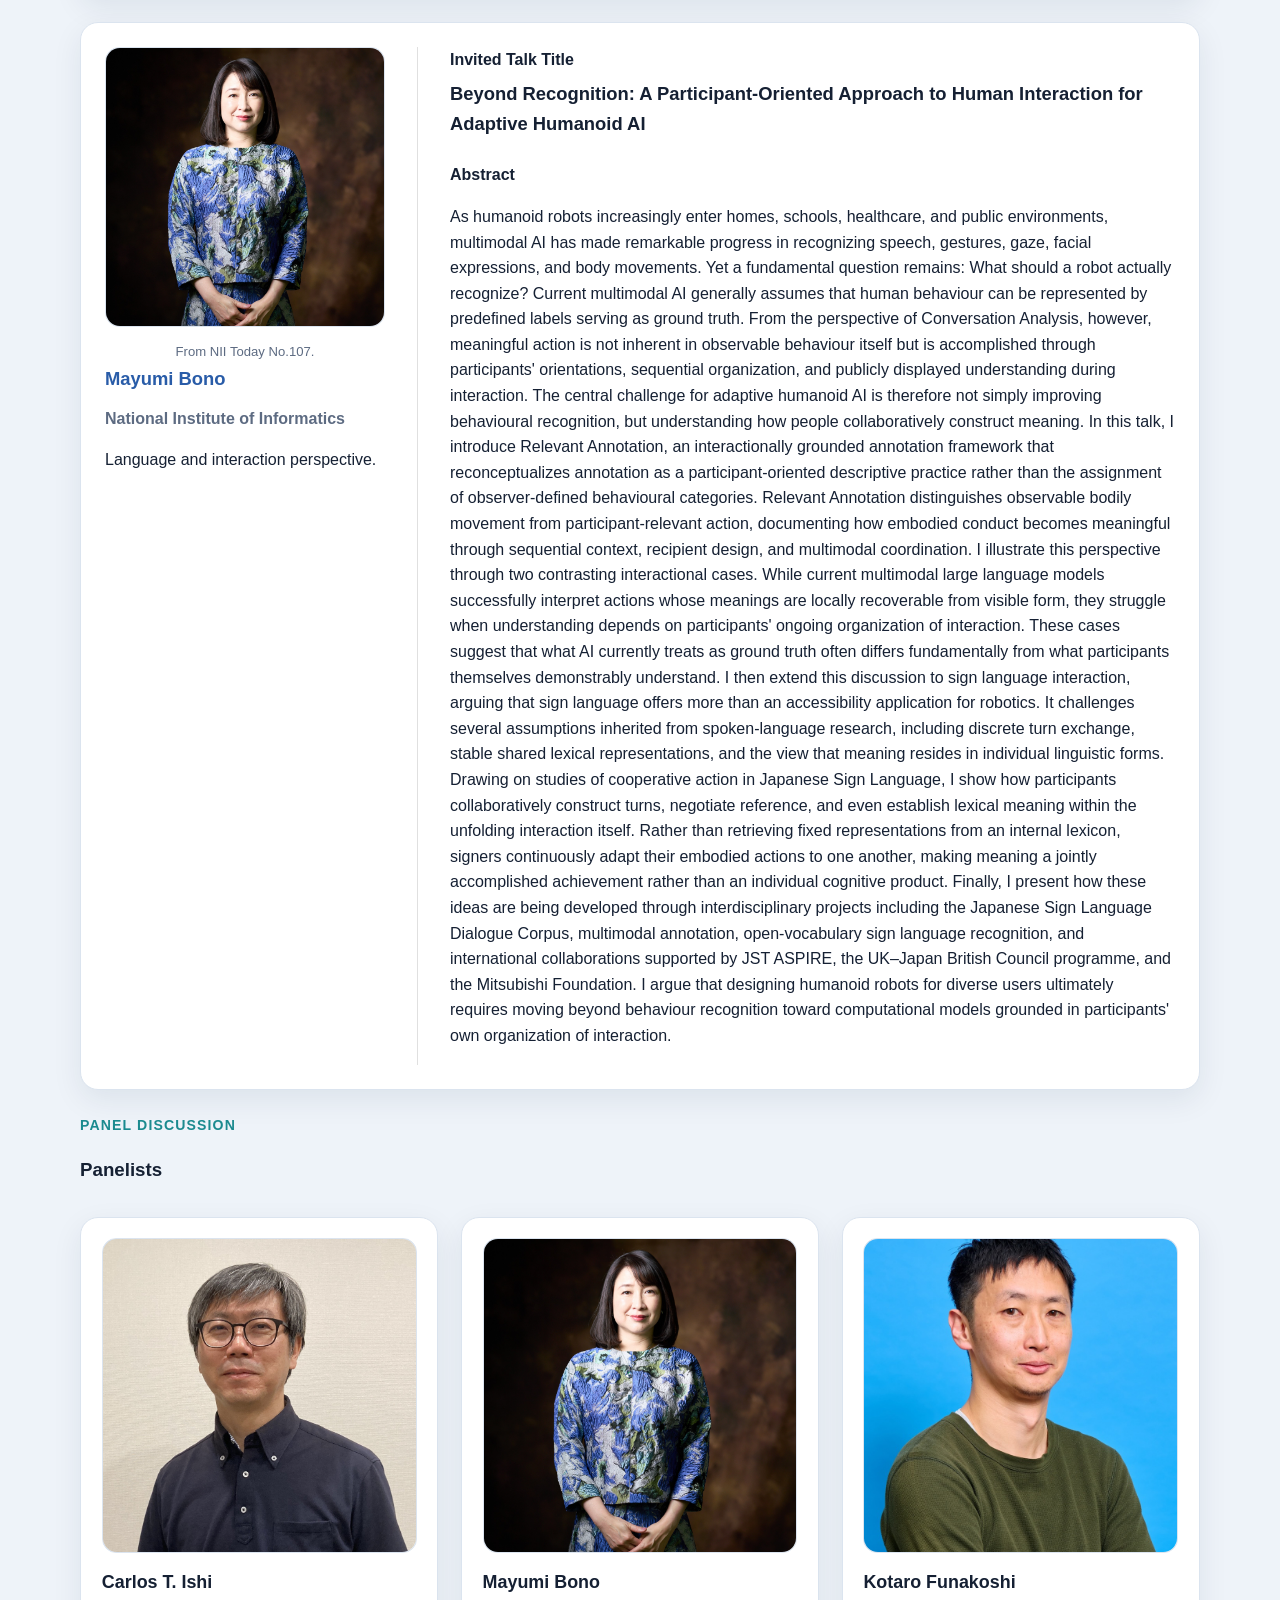
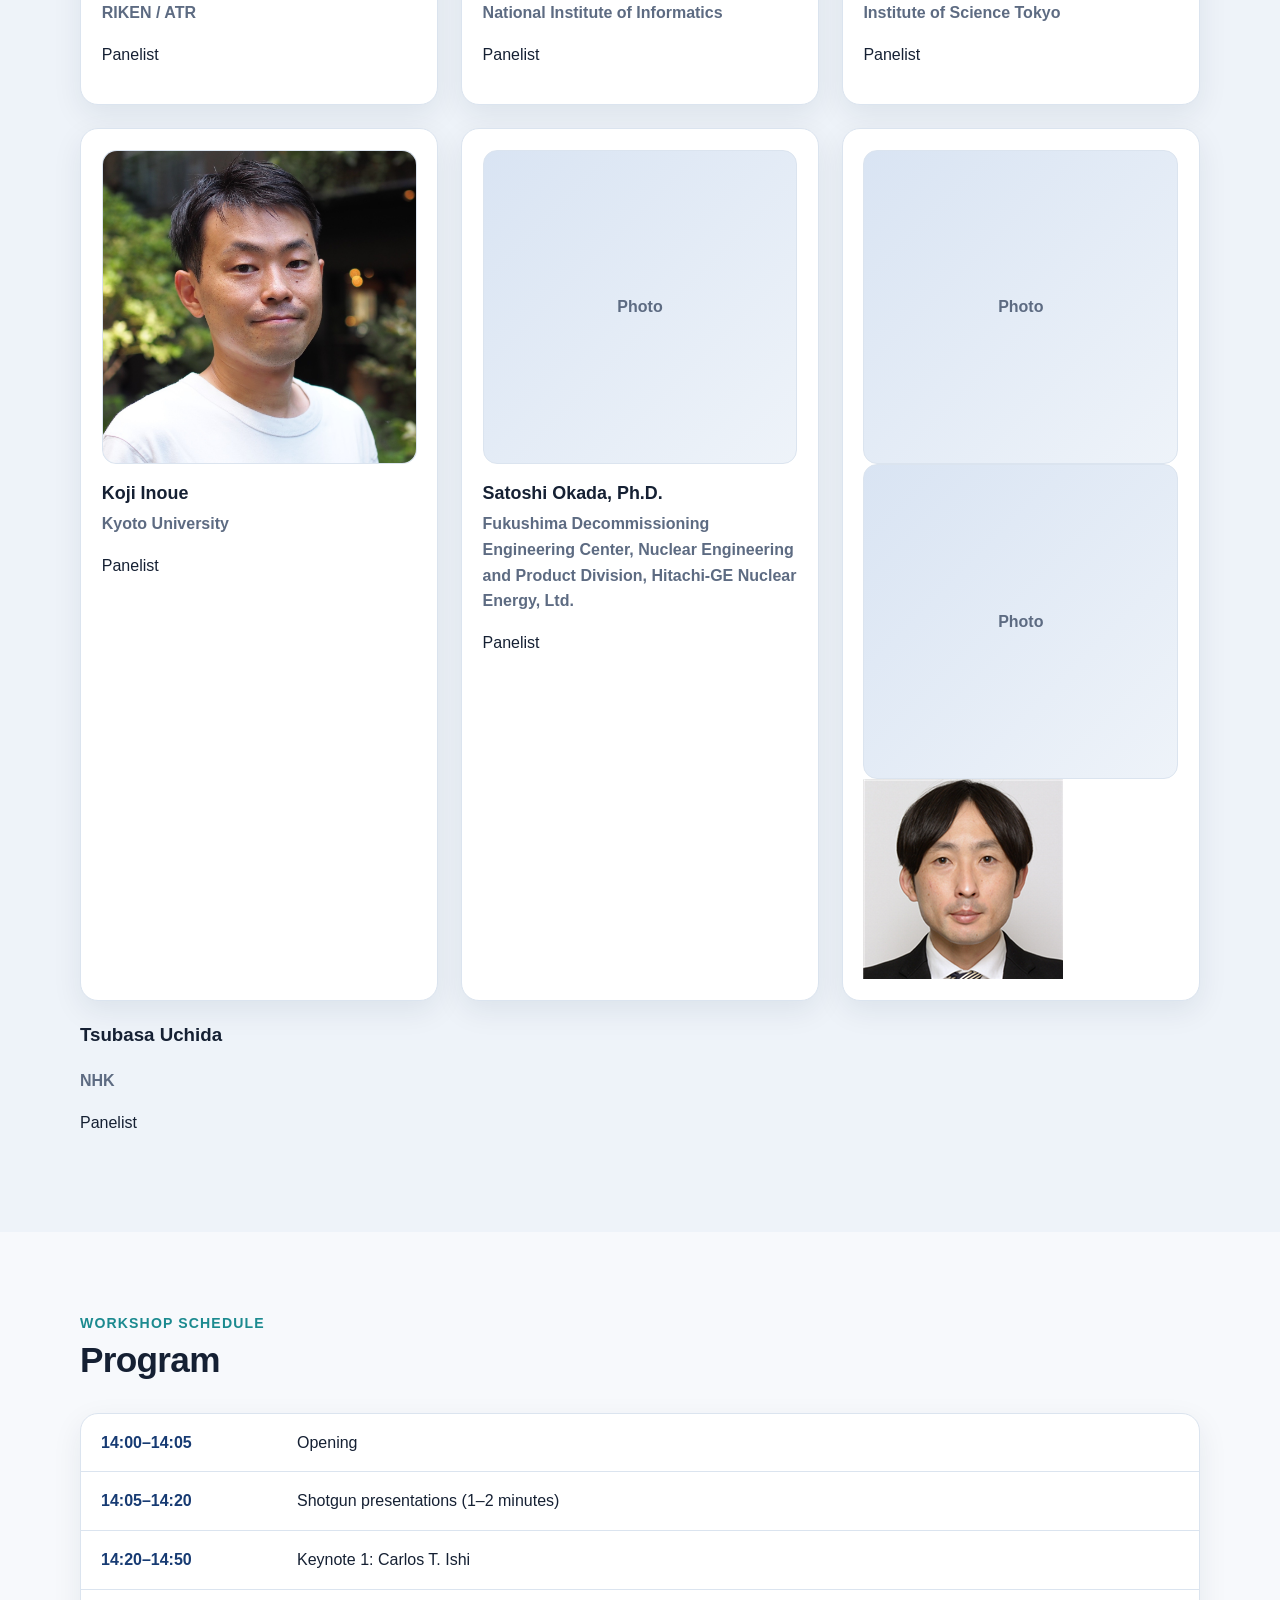
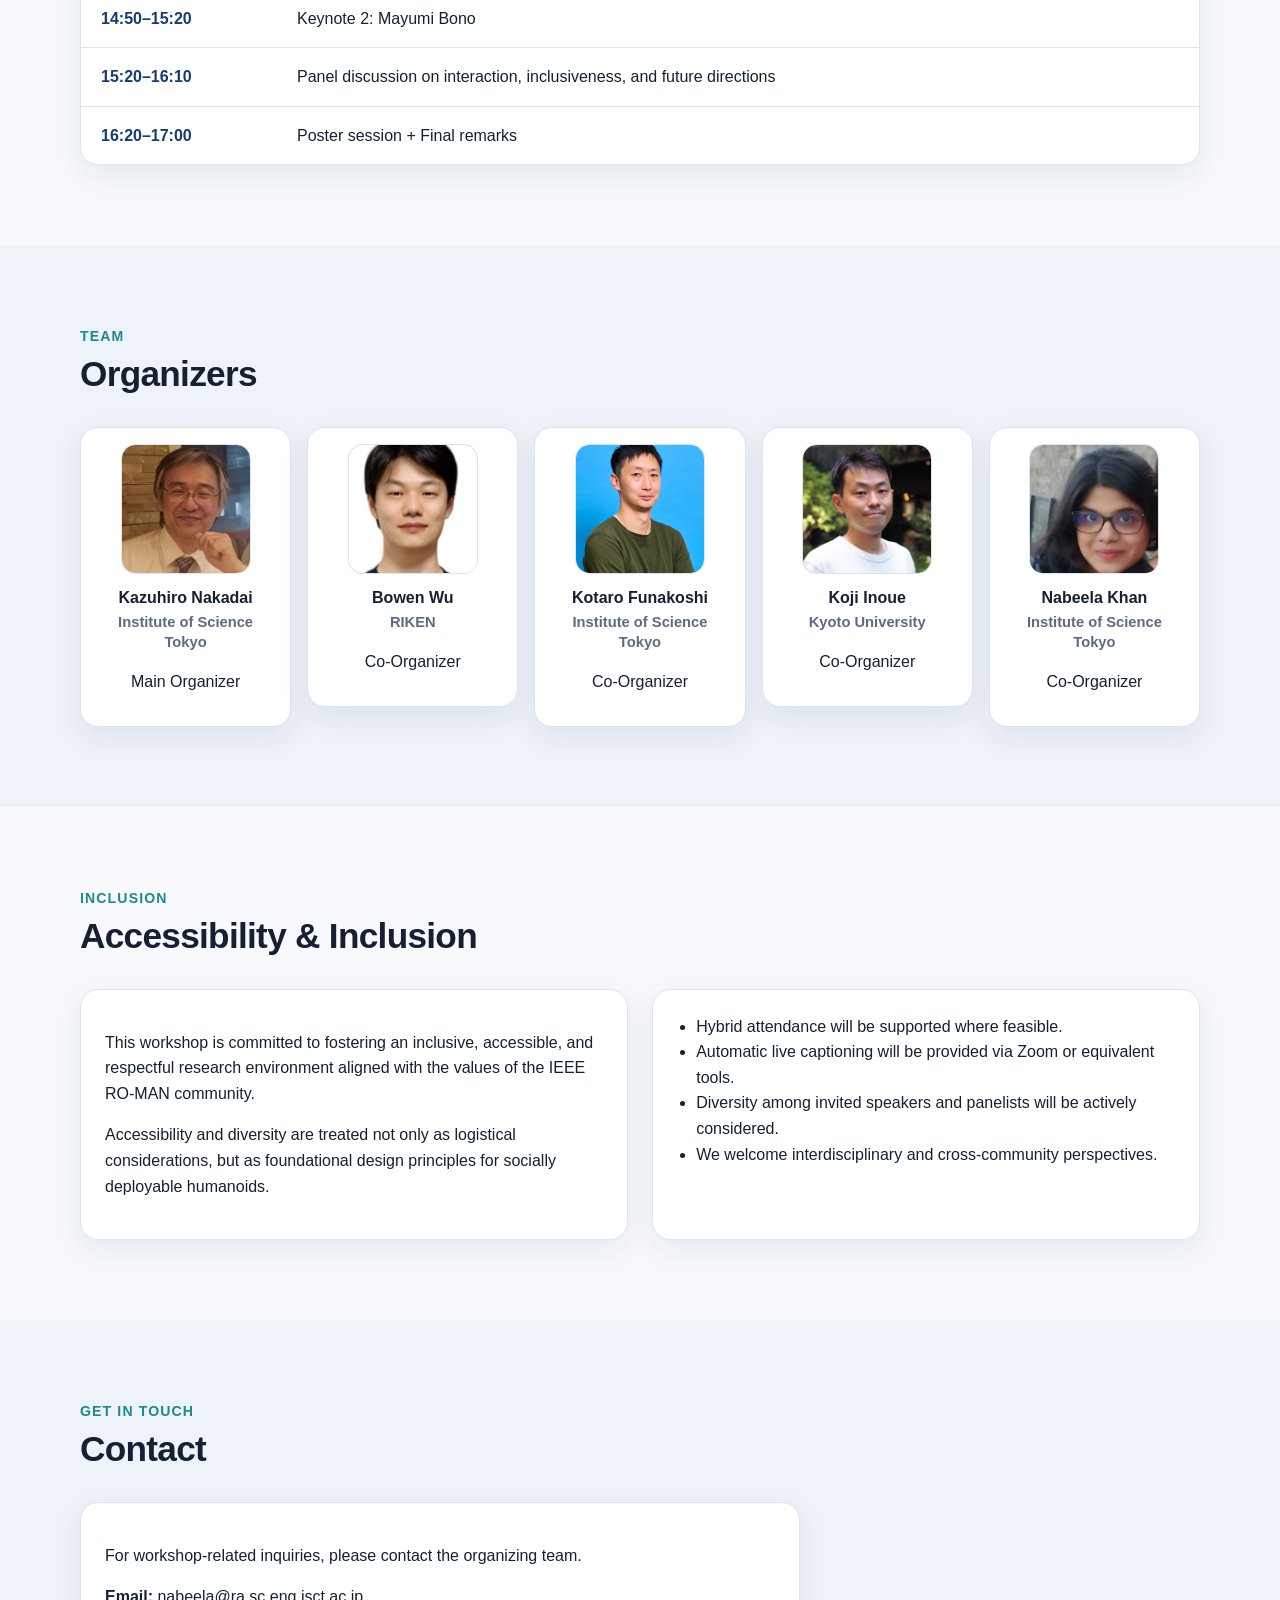
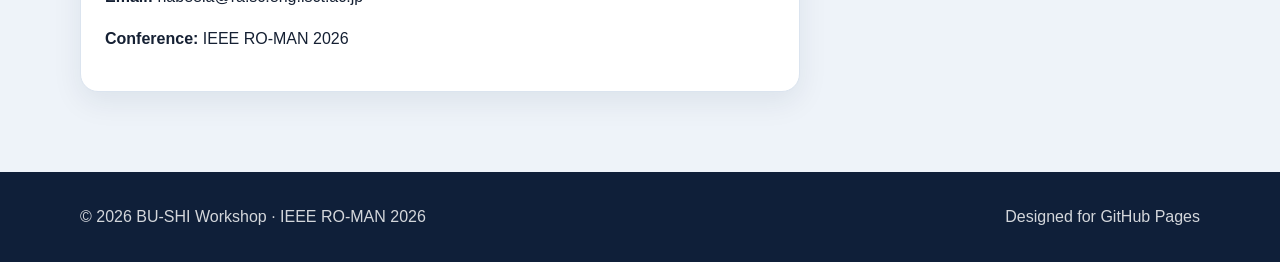
==== commit 5f99bd78: "uchida" ====
--- a/index.html
+++ b/index.html
@@ -304,39 +304,101 @@
           </article>
         </div>
 
-        <article class="card panel-card">
-          <h3>Panelists TBA</h3>
-          <p class="person-role">Panel Discussion</p>
-          <p>Additional panelists will be announced soon.</p>
-        </article>
-
-          <!-- <article class="person-card">
+        <div class="section-heading panel-card">
+          <p class="section-label">Panel Discussion</p>
+          <h3>Panelists</h3>
+        </div>
+
+        <div class="people-grid">
+          <article class="person-card">
+            <div class="person-photo">
+              <img
+                src="assets/images/Carlos1to1.JPG"
+                alt="Carlos T. Ishi"
+              />
+            </div>
+            <h3>
+              <a href="https://dil.atr.jp/~carlos/" target="_blank" rel="noopener noreferrer">
+                Carlos T. Ishi
+              </a>
+            </h3>
+            <p class="person-role">RIKEN / ATR</p>
+            <p>Panelist</p>
+          </article>
+
+          <article class="person-card">
+            <div class="person-photo">
+              <img
+                src="assets/images/bono1to1.jpg"
+                alt="Mayumi Bono"
+              />
+            </div>
+            <h3>
+              <a href="https://research.nii.ac.jp/~bono/en/index.html" target="_blank" rel="noopener noreferrer">
+                Mayumi Bono
+              </a>
+            </h3>
+            <p class="person-role">National Institute of Informatics</p>
+            <p>Panelist</p>
+          </article>
+
+          <article class="person-card">
+            <div class="person-photo">
+              <img
+                src="assets/images/kotaro_funakoshi_1to1_cropped.jpg"
+                alt="Kotaro Funakoshi"
+              />
+            </div>
+            <h3>
+              <a href="https://www.lr.first.iir.isct.ac.jp/~funakoshi/public/en/" target="_blank" rel="noopener noreferrer">
+                Kotaro Funakoshi
+              </a>
+            </h3>
+            <p class="person-role">Institute of Science Tokyo</p>
+            <p>Panelist</p>
+          </article>
+
+          <article class="person-card">
+            <div class="person-photo">
+              <img
+                src="assets/images/Koji_Inoue_1to1_cropped.jpg"
+                alt="Koji Inoue"
+              />
+            </div>
+            <h3>
+              <a href="https://inokoj.github.io/" target="_blank" rel="noopener noreferrer">
+                Koji Inoue
+              </a>
+            </h3>
+            <p class="person-role">Kyoto University</p>
+            <p>Panelist</p>
+          </article>
+
+          <article class="person-card">
             <div class="person-photo placeholder">Photo</div>
+            <!-- Add photo here:
+            <div class="person-photo">
+              <img src="assets/images/satoshi_okada.jpg" alt="Satoshi Okada" />
+            </div>
+            -->
+            <h3>Satoshi Okada, Ph.D.</h3>
+            <p class="person-role">Fukushima Decommissioning Engineering Center, Nuclear Engineering and Product Division, Hitachi-GE Nuclear Energy, Ltd.</p>
+            <p>Panelist</p>
+          </article>
+
+          <article class="person-card">
+            <div class="person-photo placeholder">Photo</div>
+            <div class="person-photo placeholder">Photo</div>
+              <img
+                src="assets/images/uchida.jpg"
+                alt="Tsubasa Uchida"
+              />
+            </div>
             <h3>Tsubasa Uchida</h3>
             <p class="person-role">NHK</p>
-            <p>Panelist — sign language research.</p>
-          </article>
-
-          <article class="person-card">
-            <div class="person-photo placeholder">Photo</div>
-            <h3>Satoshi Okada</h3>
-            <p class="person-role">Hitachi Co. Ltd</p>
-            <p>Panelist — robotics and industry perspective.</p>
-          </article>
-
-          <article class="person-card">
-            <div class="person-photo placeholder">Photo</div>
-            <h3>Kotaro Funakoshi</h3>
-            <p class="person-role">Institute of Science Tokyo</p>
-            <p>Panelist — AI and dialogue systems.</p>
-          </article> -->
-
-          <!-- <article class="person-card">
-            <div class="person-photo placeholder">Photo</div>
-            <h3>Nabeela Khan</h3>
-            <p class="person-role">Institute of Science Tokyo</p>
-            <p>Panel facilitator.</p>
-          </article> -->
+            <p>Panelist</p>
+          </article>
+        </div>
       </div>
     </section>
 
@@ -353,24 +415,24 @@
             <div class="event">Opening</div>
           </div>
           <div class="schedule-row">
-            <div class="time">14:05–14:35</div>
-            <div class="event">Invited Talk 1: Carlos T. Ishi</div>
+            <div class="time">14:05–14:20</div>
+            <div class="event">Shotgun presentations (1–2 minutes)</div>
           </div>
           <div class="schedule-row">
-            <div class="time">14:35–15:05</div>
-            <div class="event">Invited Talk 2: Mayumi Bono</div>
+            <div class="time">14:20–14:50</div>
+            <div class="event">Keynote 1: Carlos T. Ishi</div>
           </div>
           <div class="schedule-row">
-            <div class="time">15:05–15:30</div>
-            <div class="event">Shotgun presentations (1–2 minutes)</div>
+            <div class="time">14:50–15:20</div>
+            <div class="event">Keynote 2: Mayumi Bono</div>
           </div>
           <div class="schedule-row">
-            <div class="time">15:30–16:20</div>
-            <div class="event">Poster session + coffee break</div>
+            <div class="time">15:20–16:10</div>
+            <div class="event">Panel discussion on interaction, inclusiveness, and future directions</div>
           </div>
           <div class="schedule-row">
-            <div class="time">16:20–17:20</div>
-            <div class="event">Panel discussion on interaction, inclusiveness, and future directions</div>
+            <div class="time">16:20–17:00</div>
+            <div class="event">Poster session + Final remarks</div>
           </div>
         </div>
       </div>
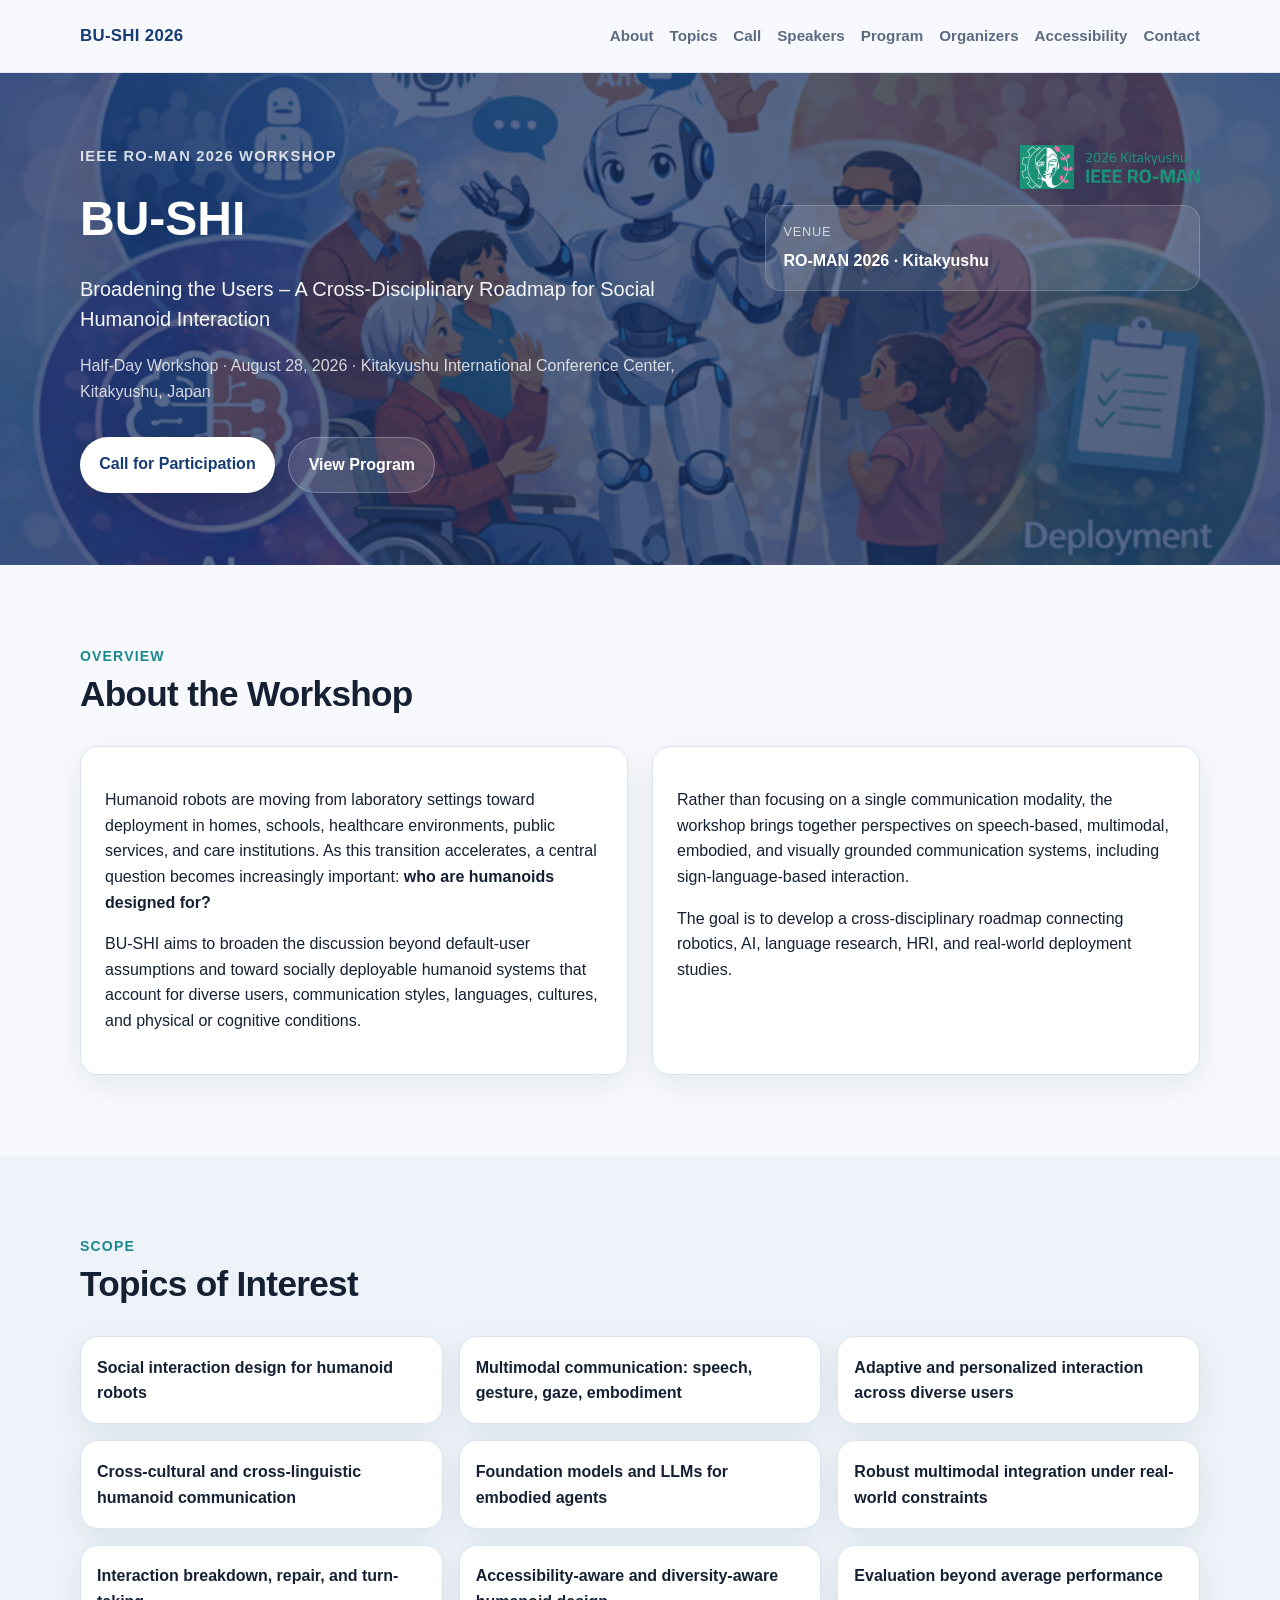
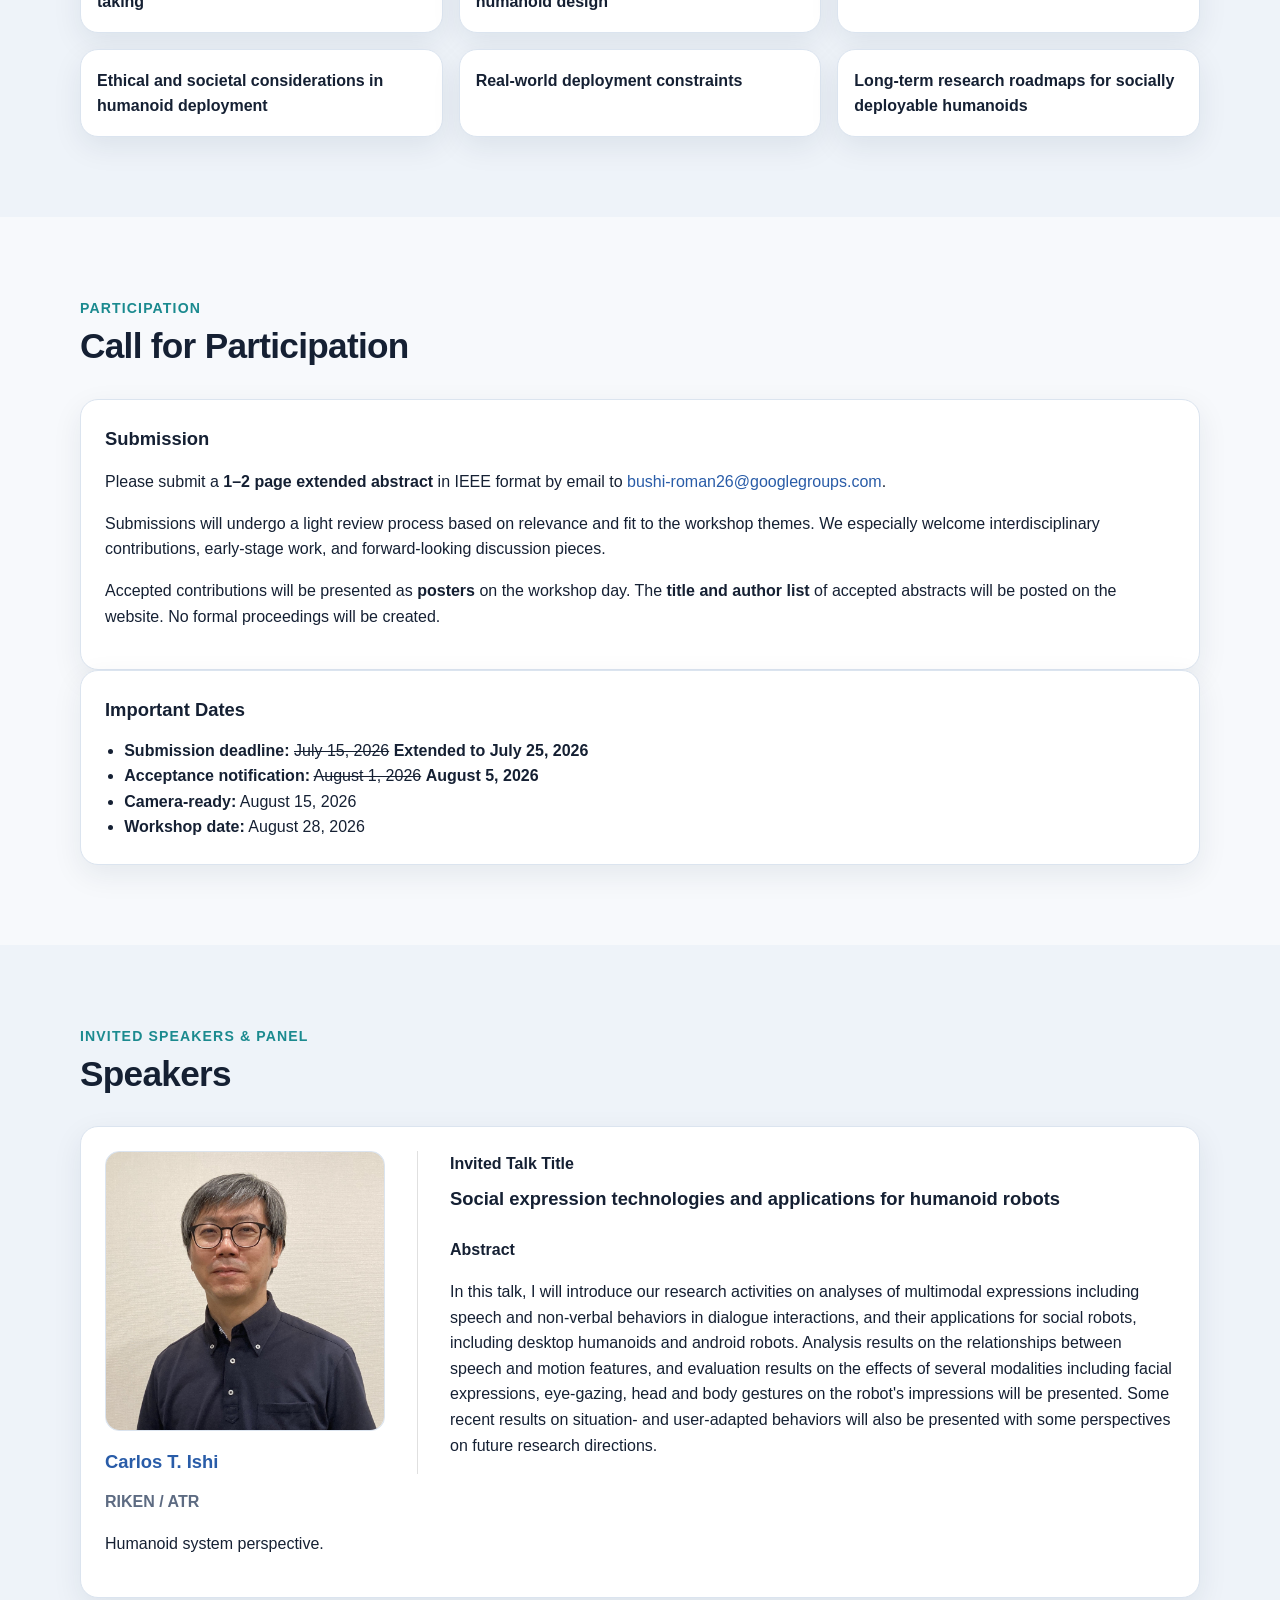
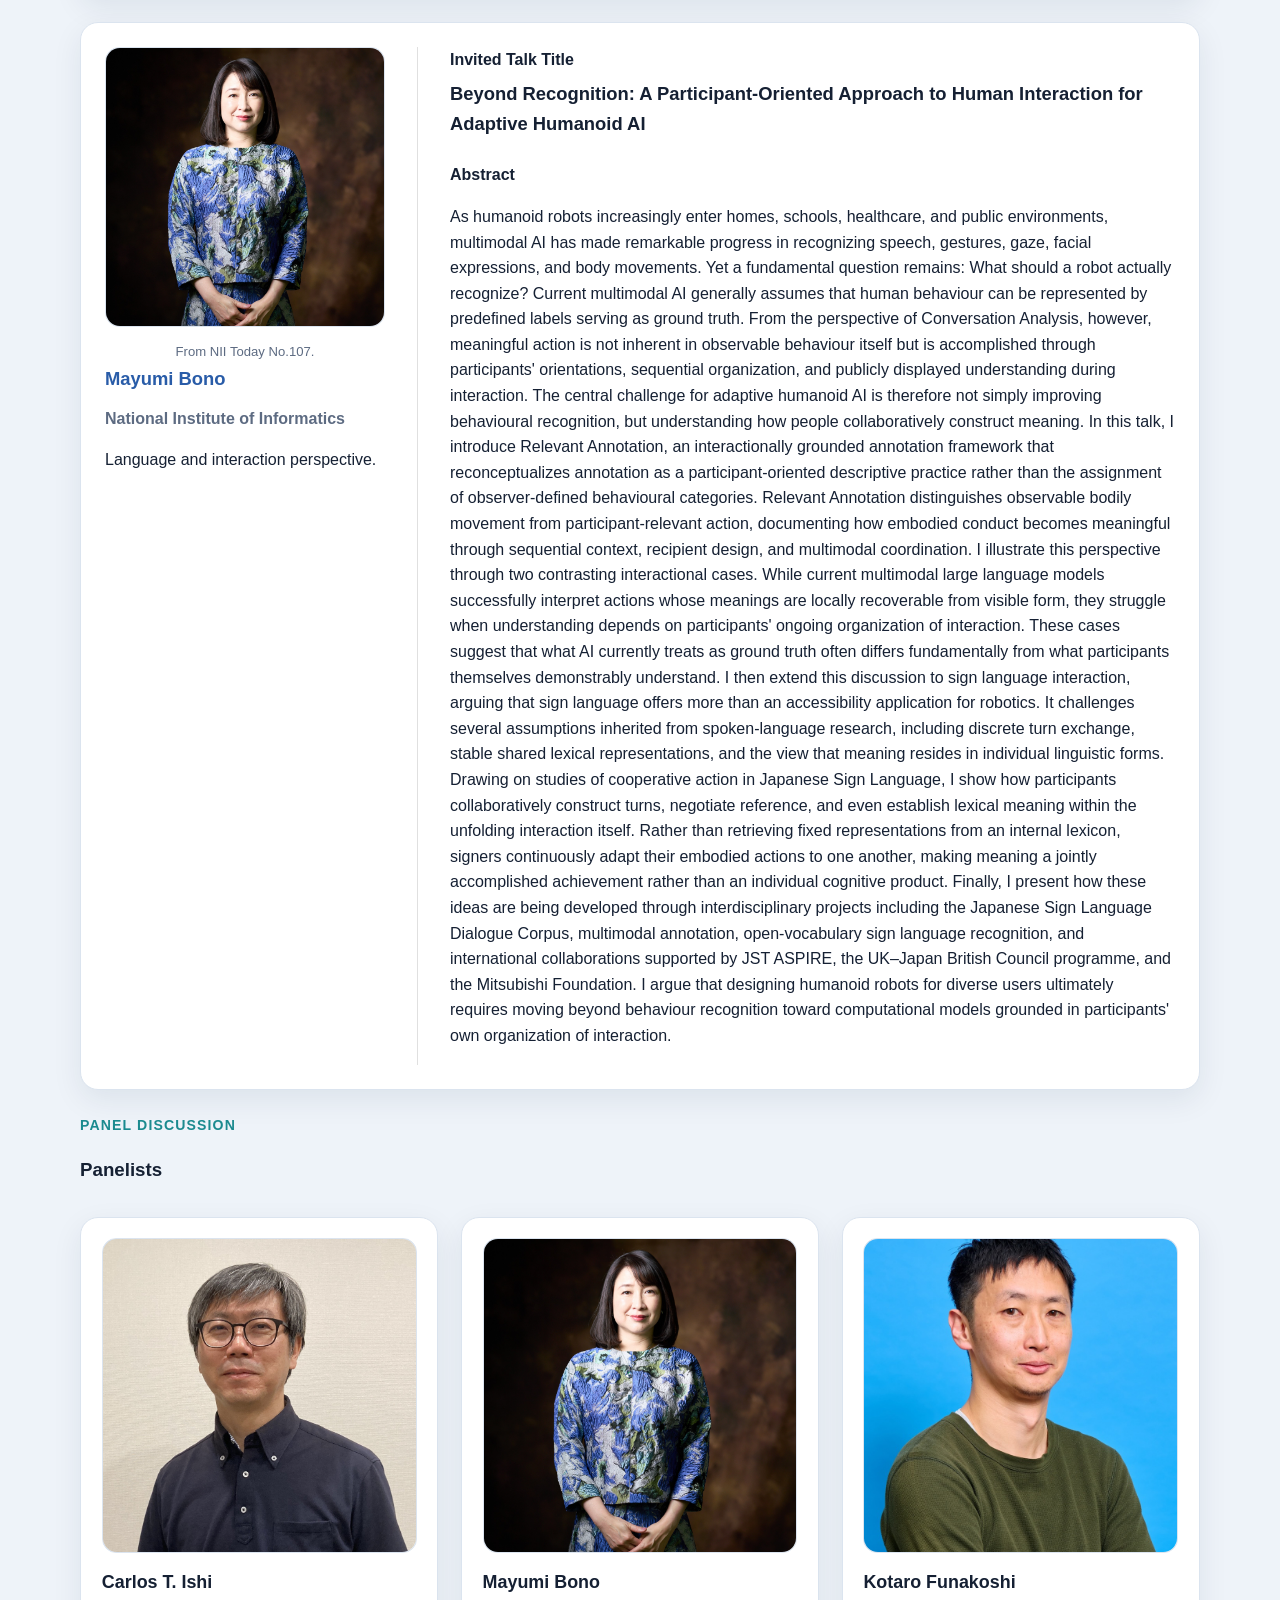
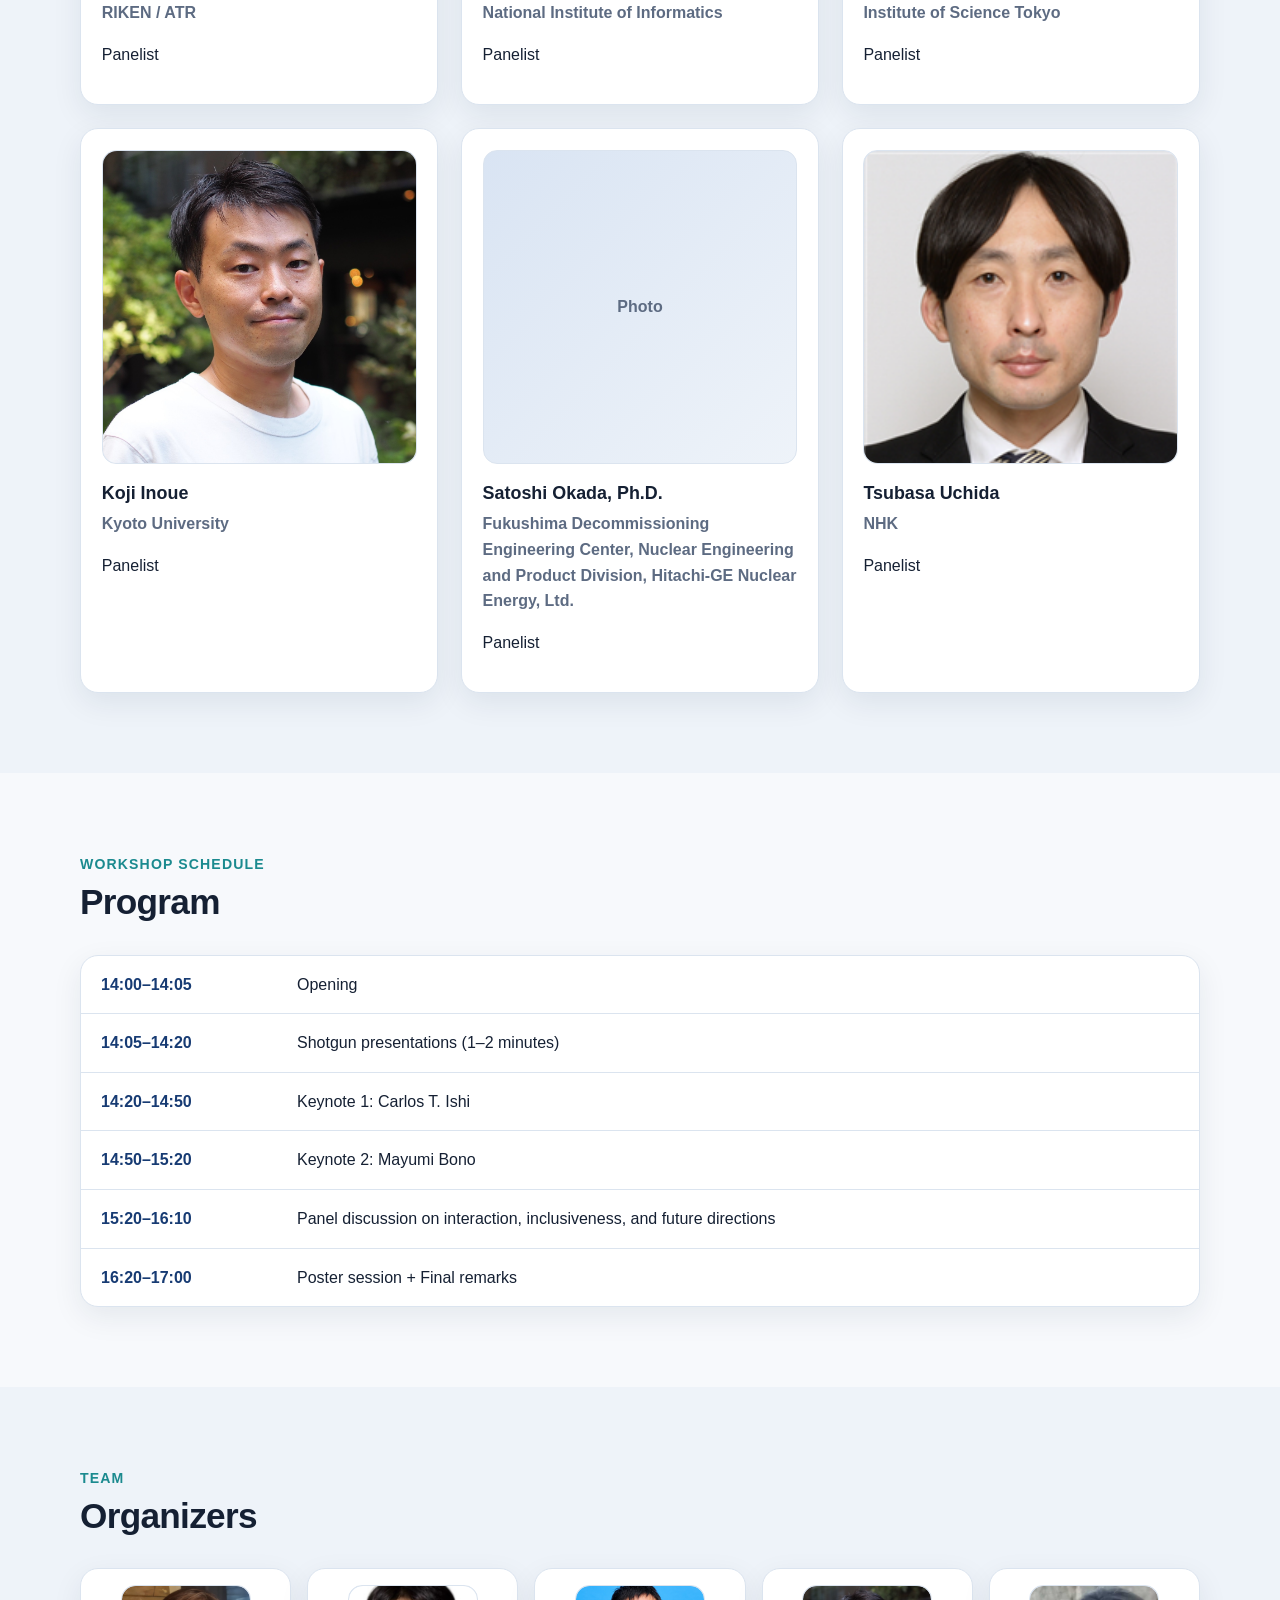
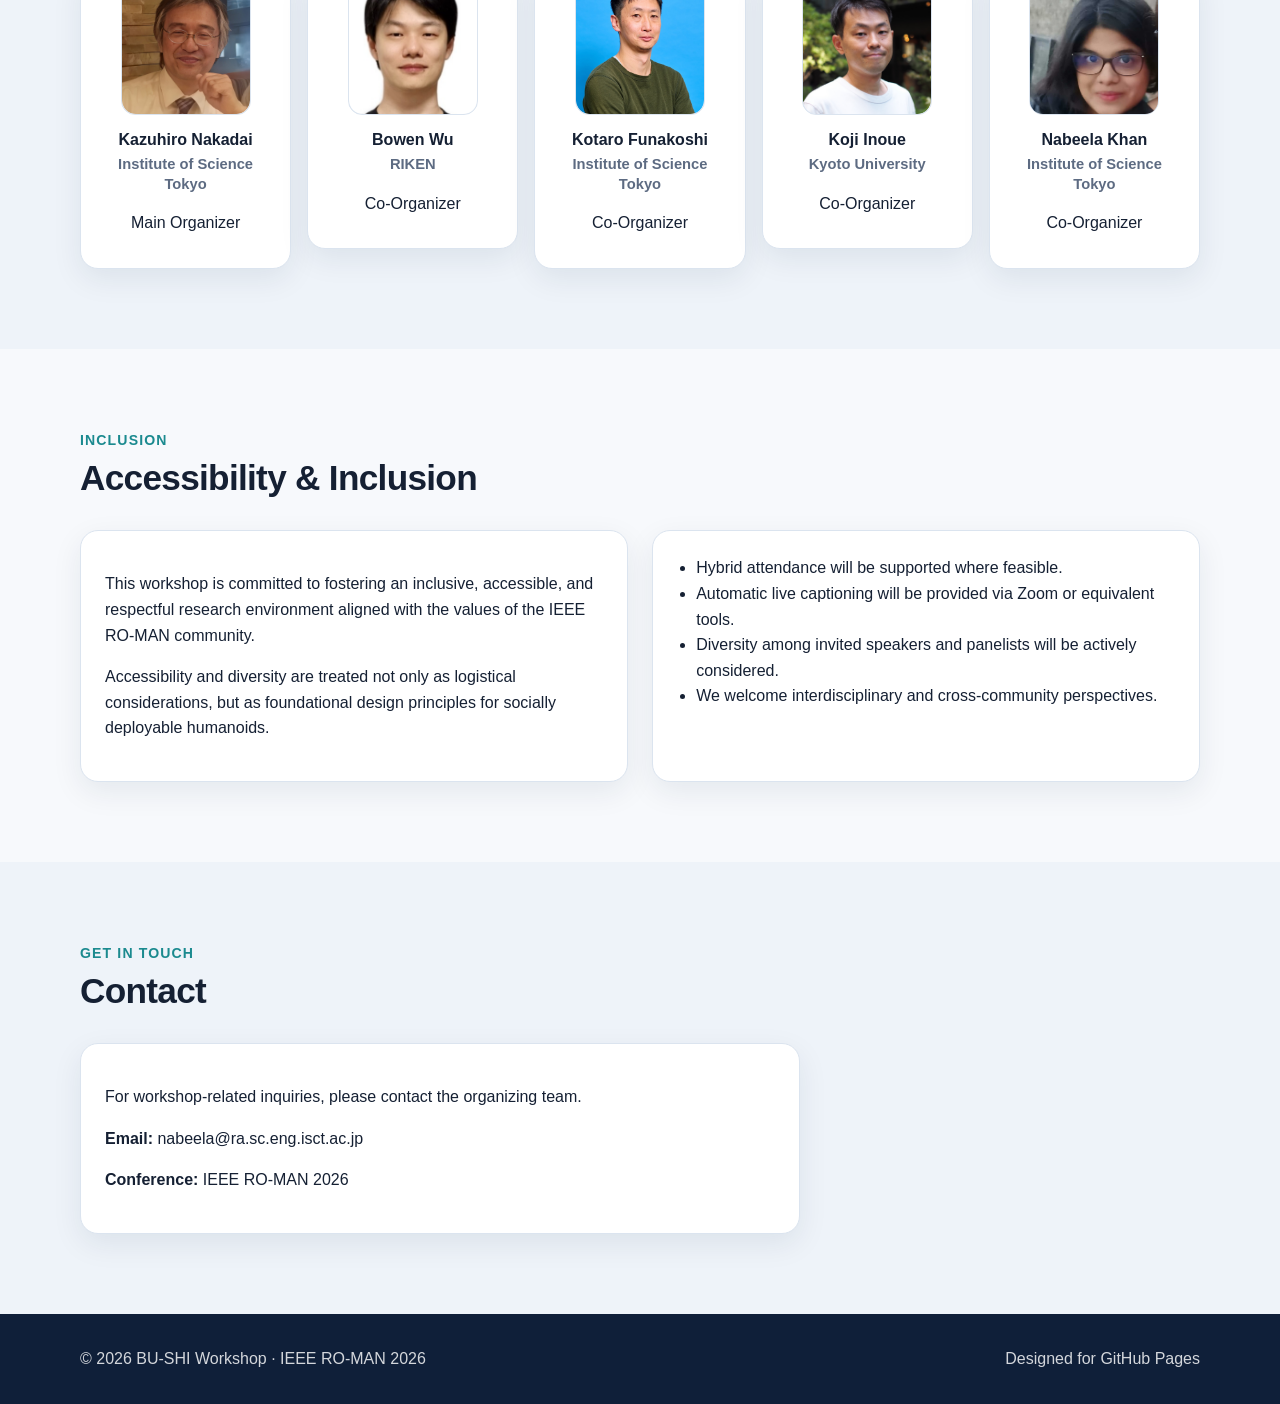
==== commit f7eaa6c1: "uchida" ====
--- a/index.html
+++ b/index.html
@@ -387,8 +387,7 @@
           </article>
 
           <article class="person-card">
-            <div class="person-photo placeholder">Photo</div>
-            <div class="person-photo placeholder">Photo</div>
+            <div class="person-photo">
               <img
                 src="assets/images/uchida.jpg"
                 alt="Tsubasa Uchida"
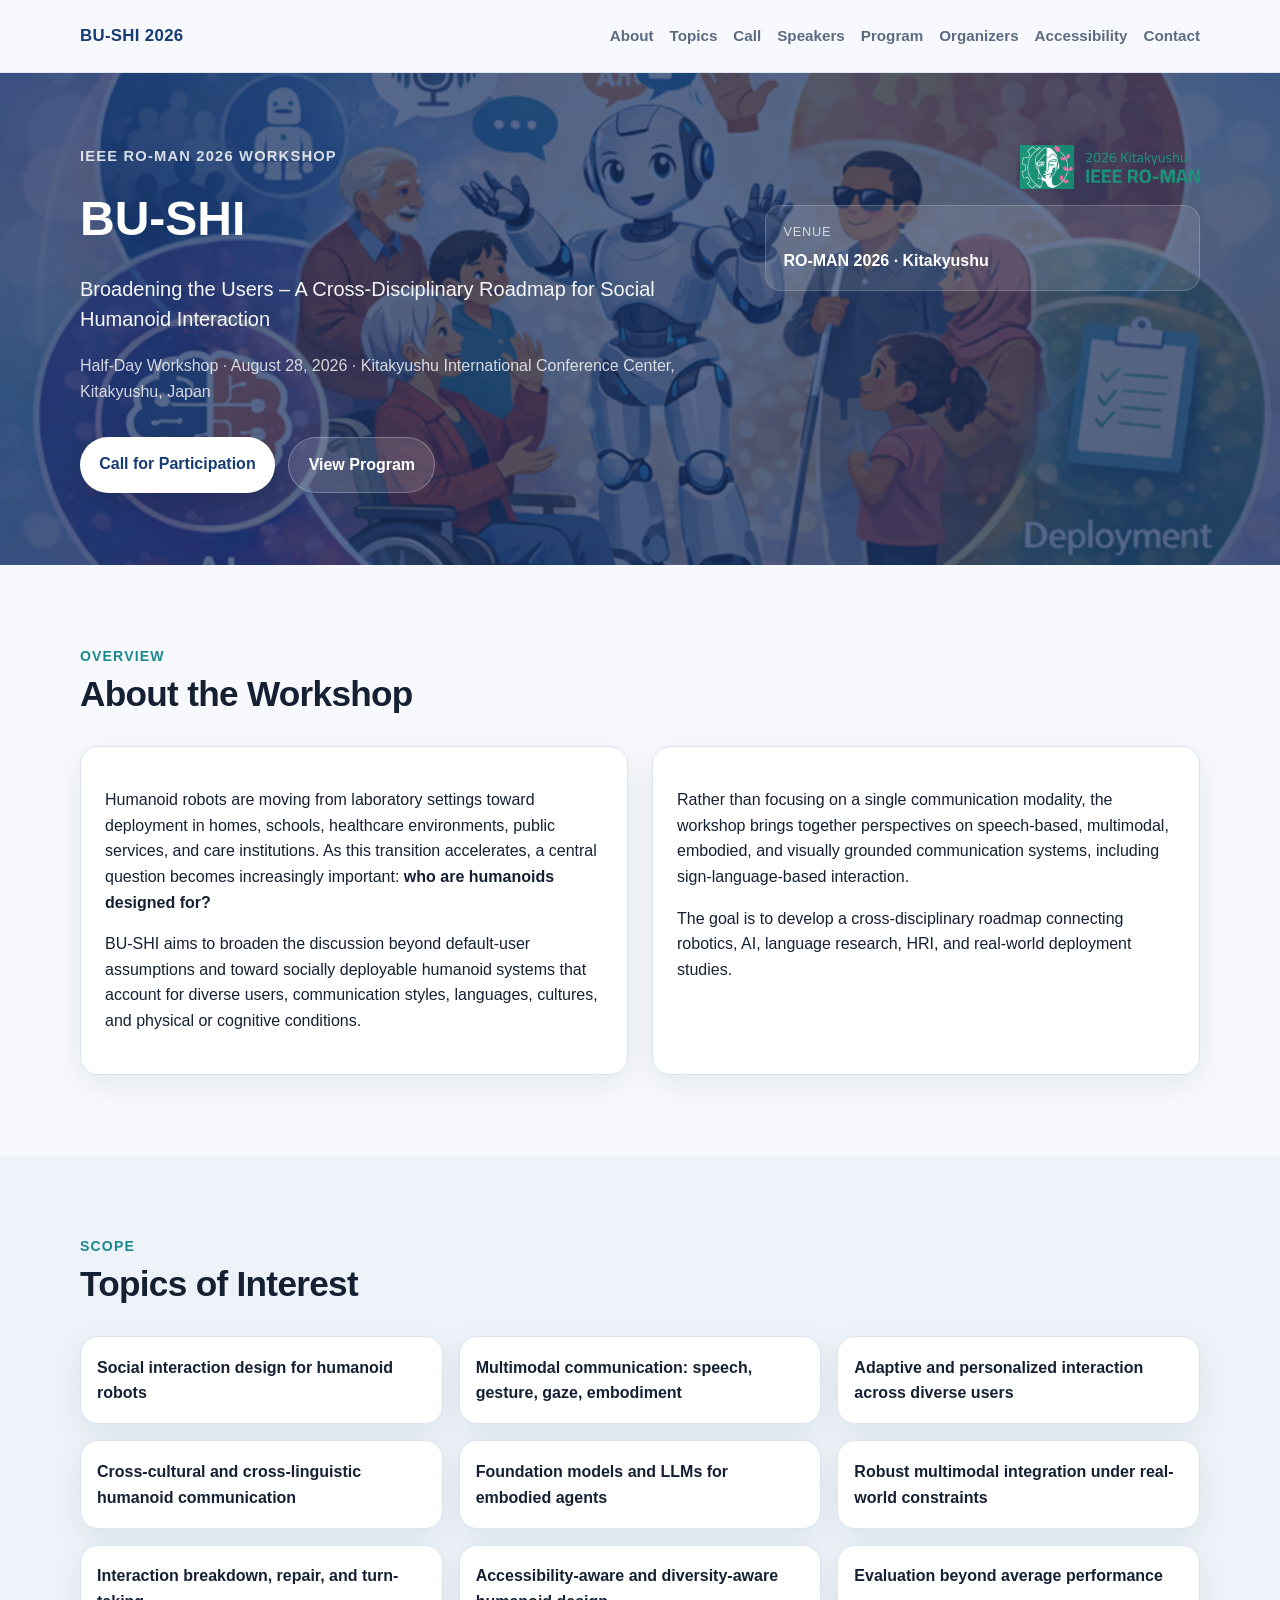
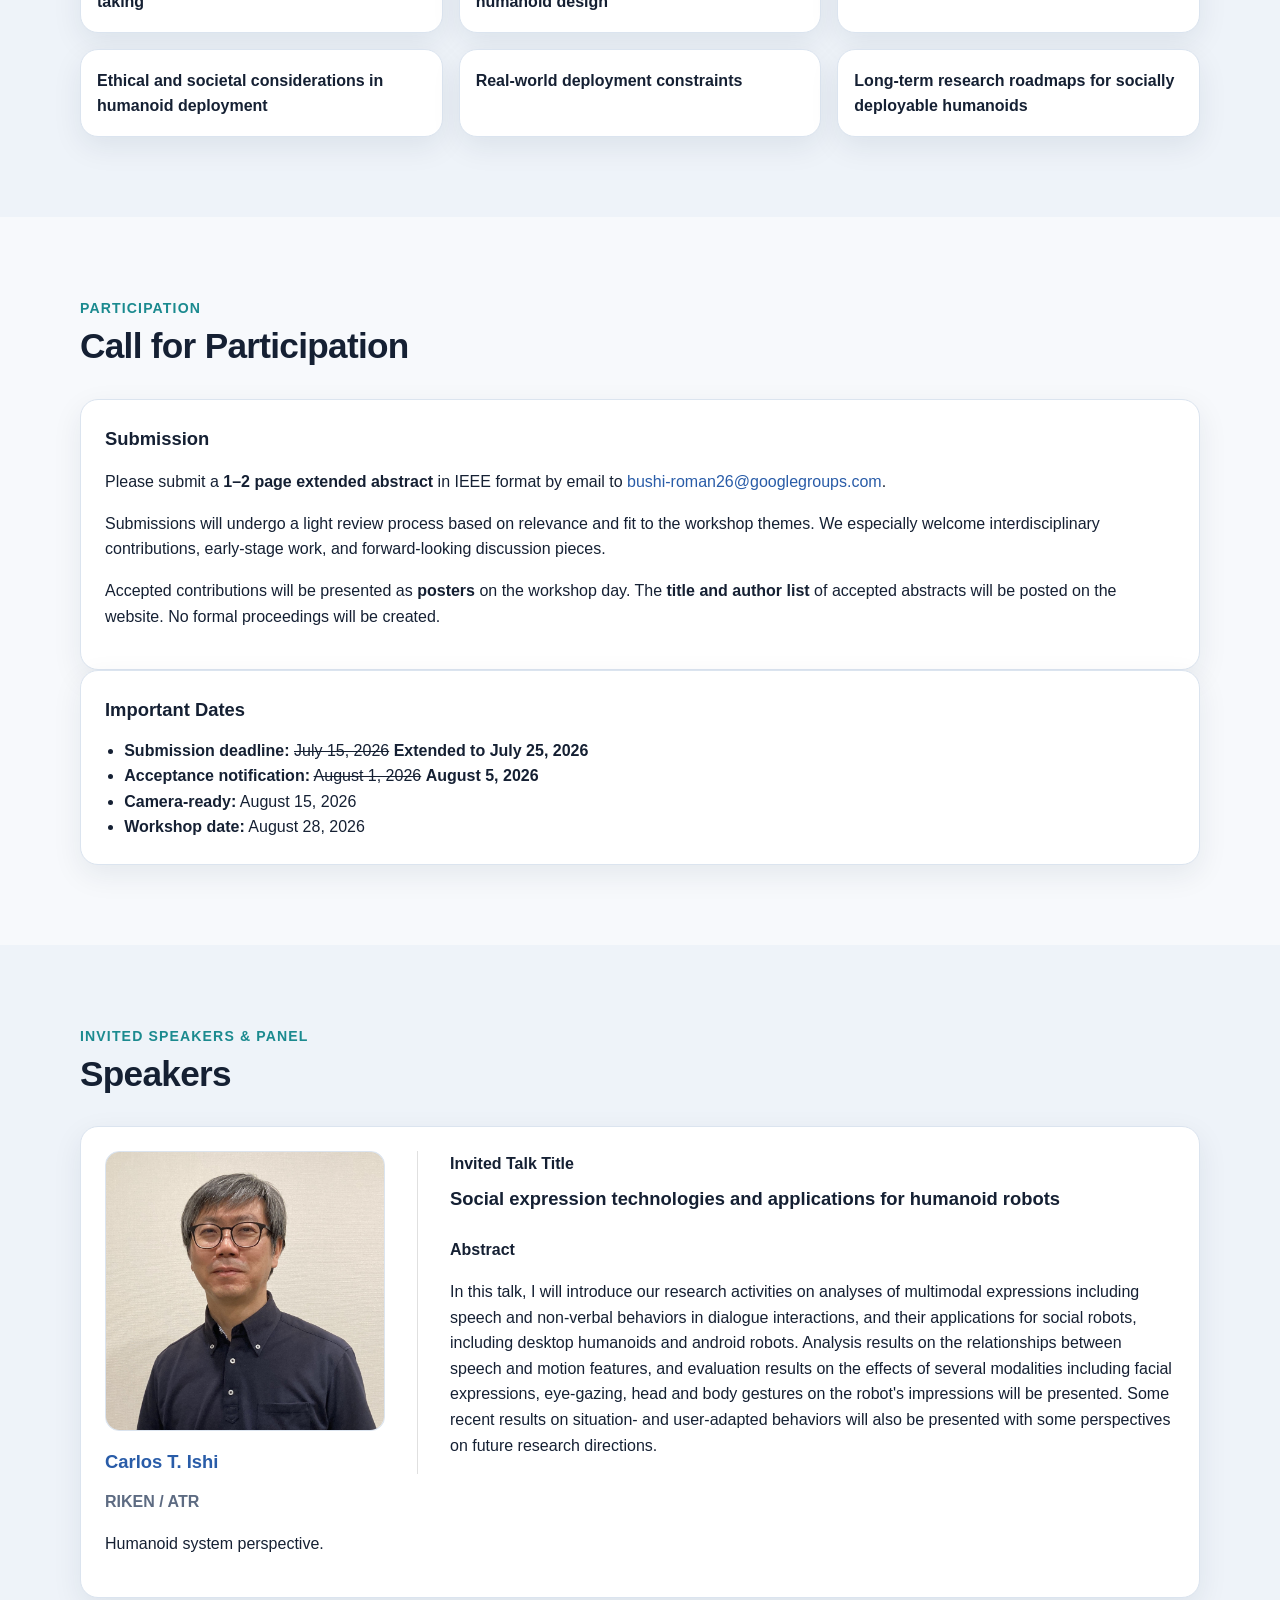
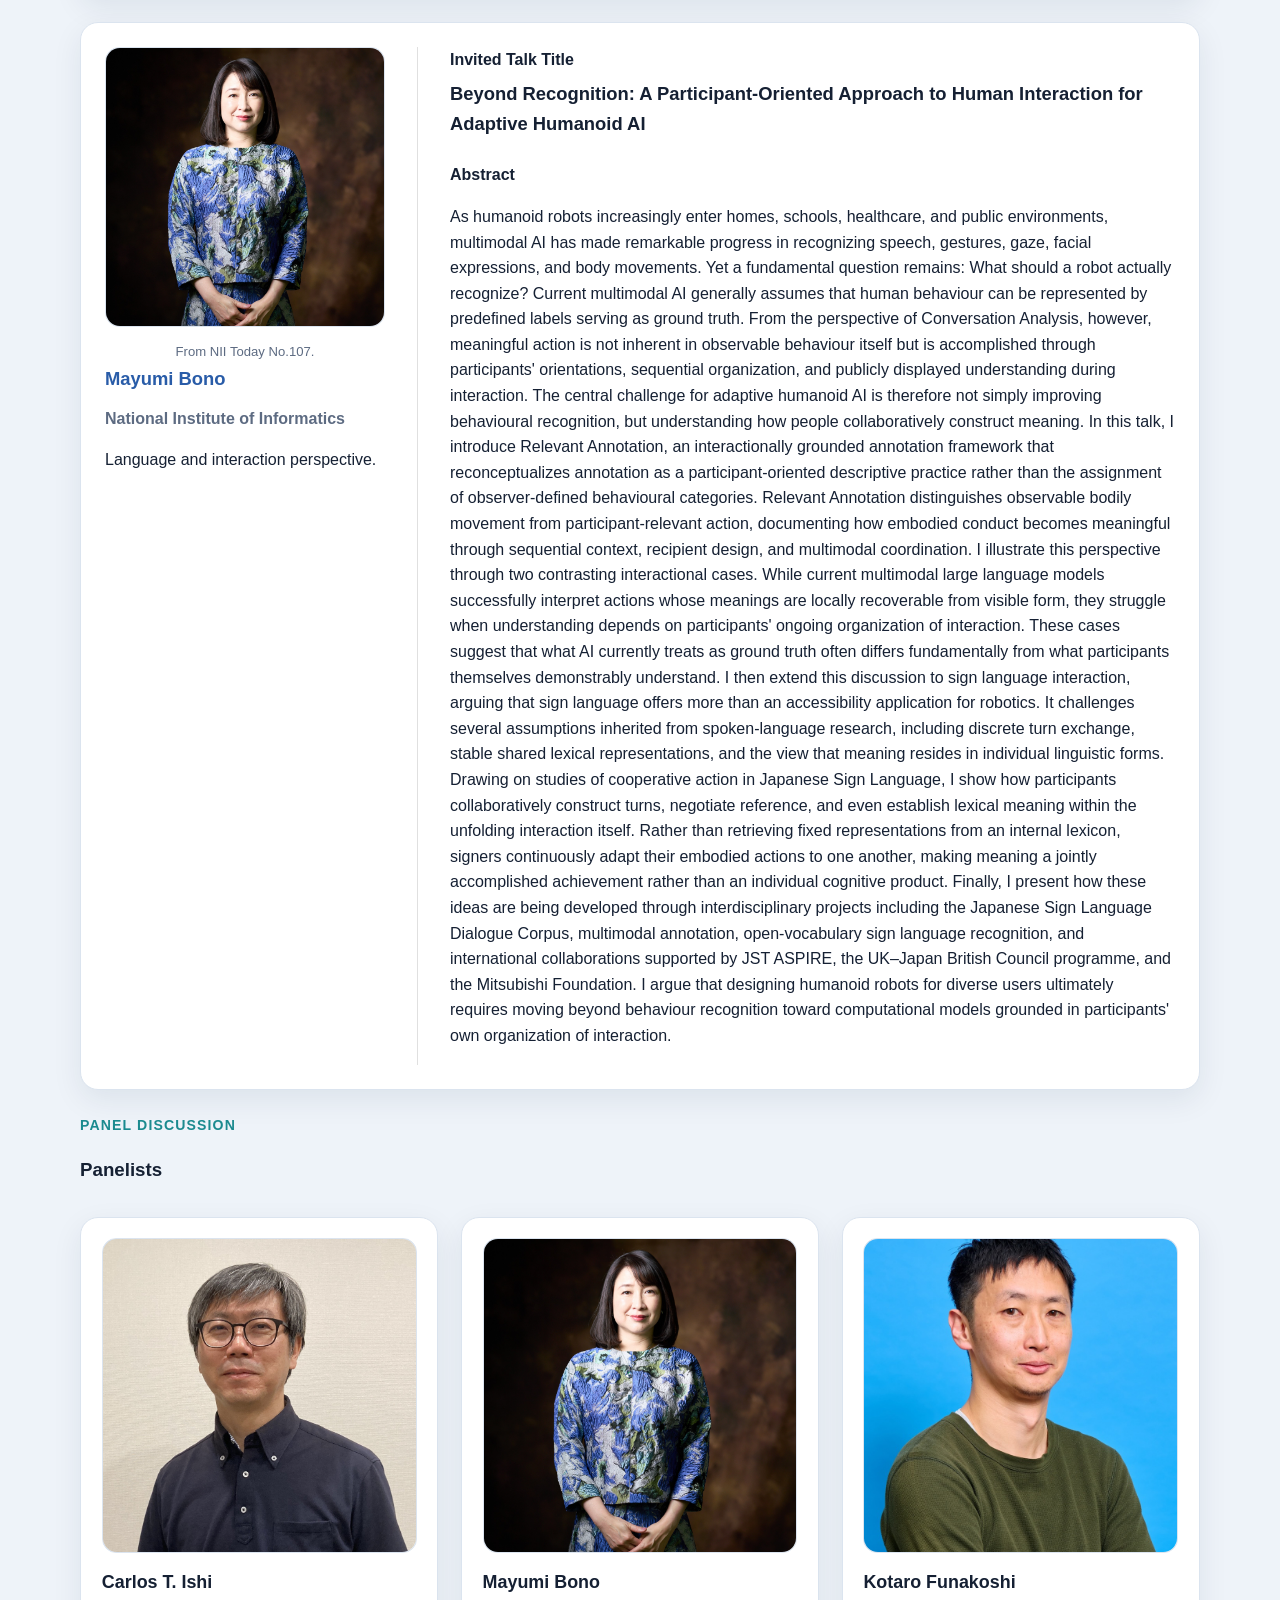
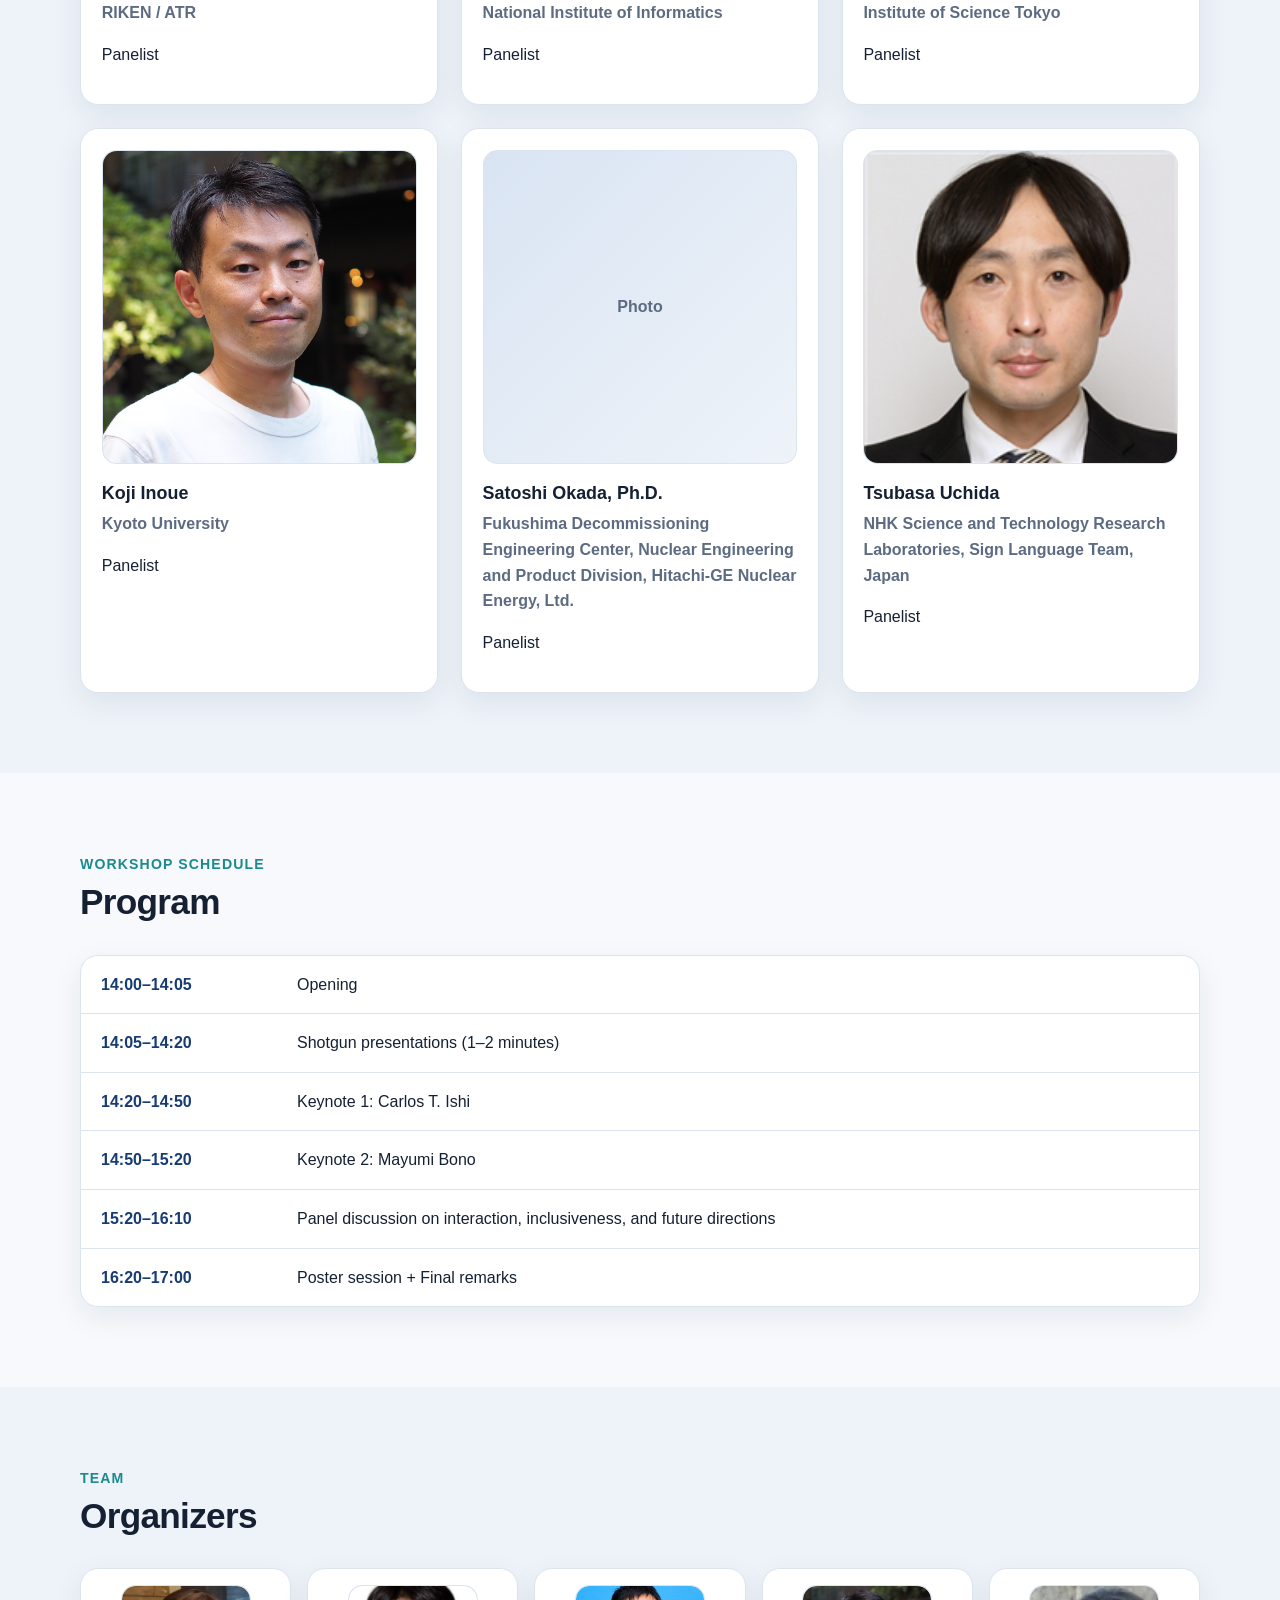
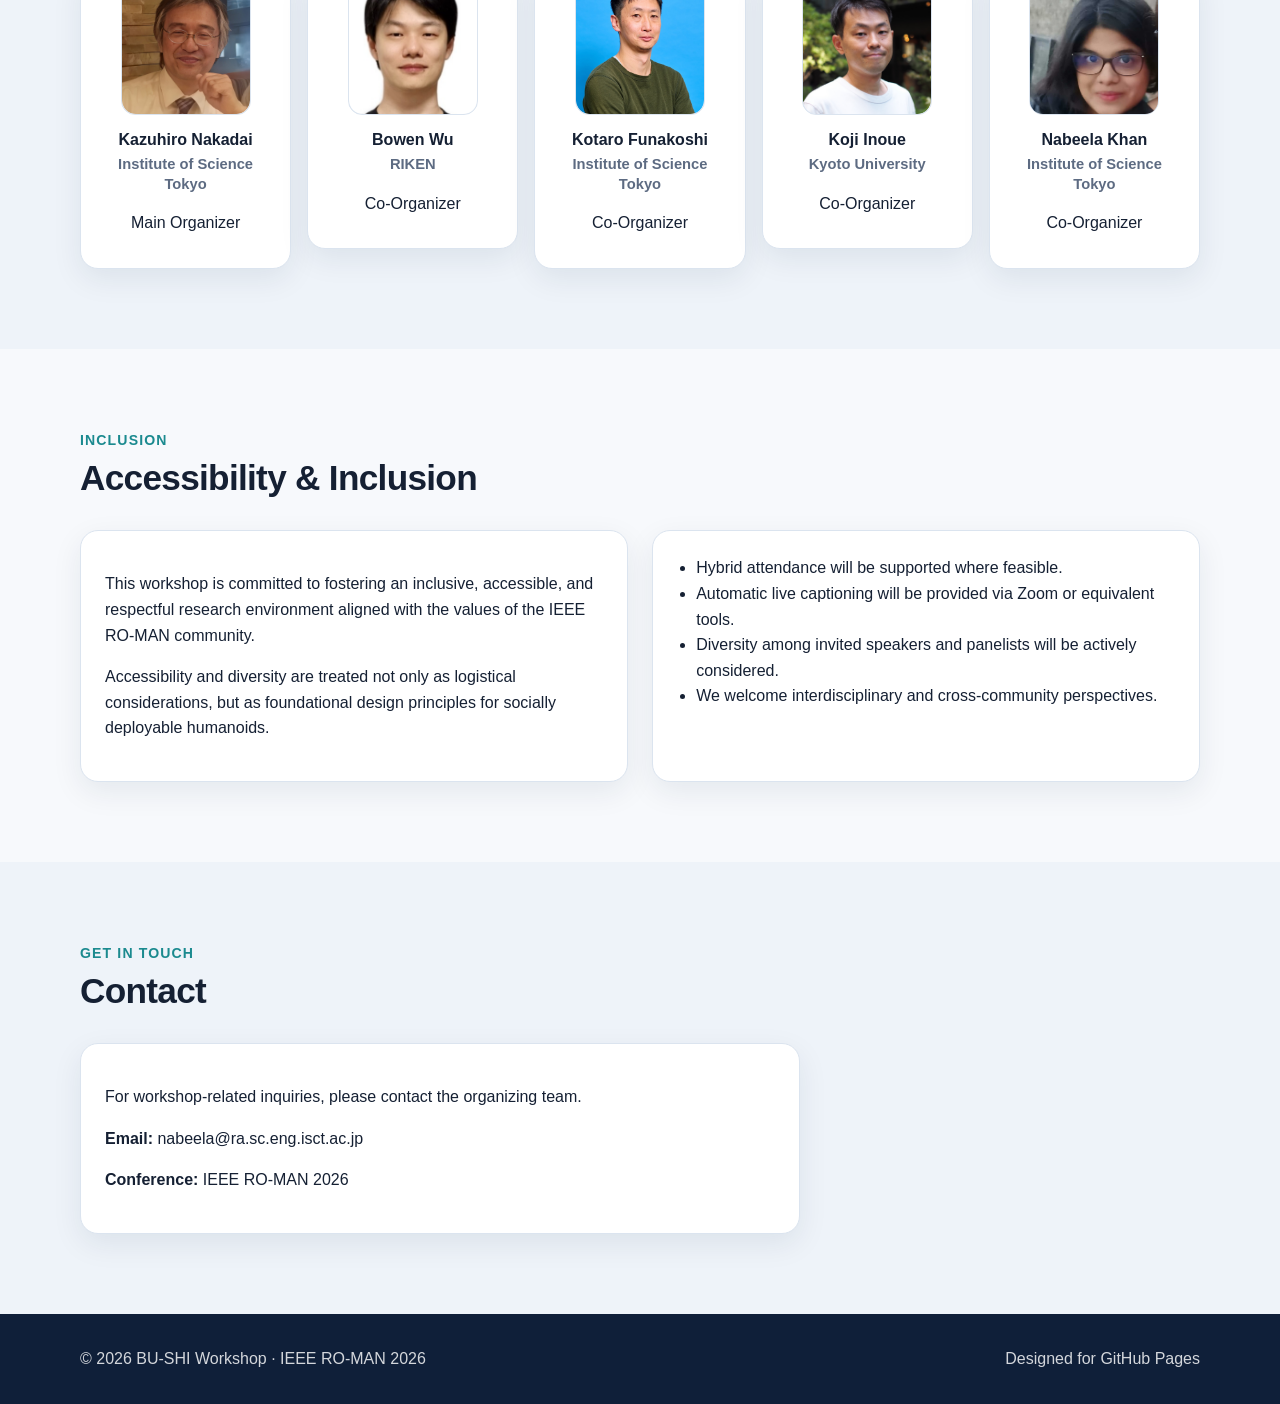
==== commit 141ba7ed: "uchida" ====
--- a/index.html
+++ b/index.html
@@ -394,7 +394,7 @@
               />
             </div>
             <h3>Tsubasa Uchida</h3>
-            <p class="person-role">NHK</p>
+            <p class="person-role">NHK Science and Technology Research Laboratories, Sign Language Team, Japan</p>
             <p>Panelist</p>
           </article>
         </div>
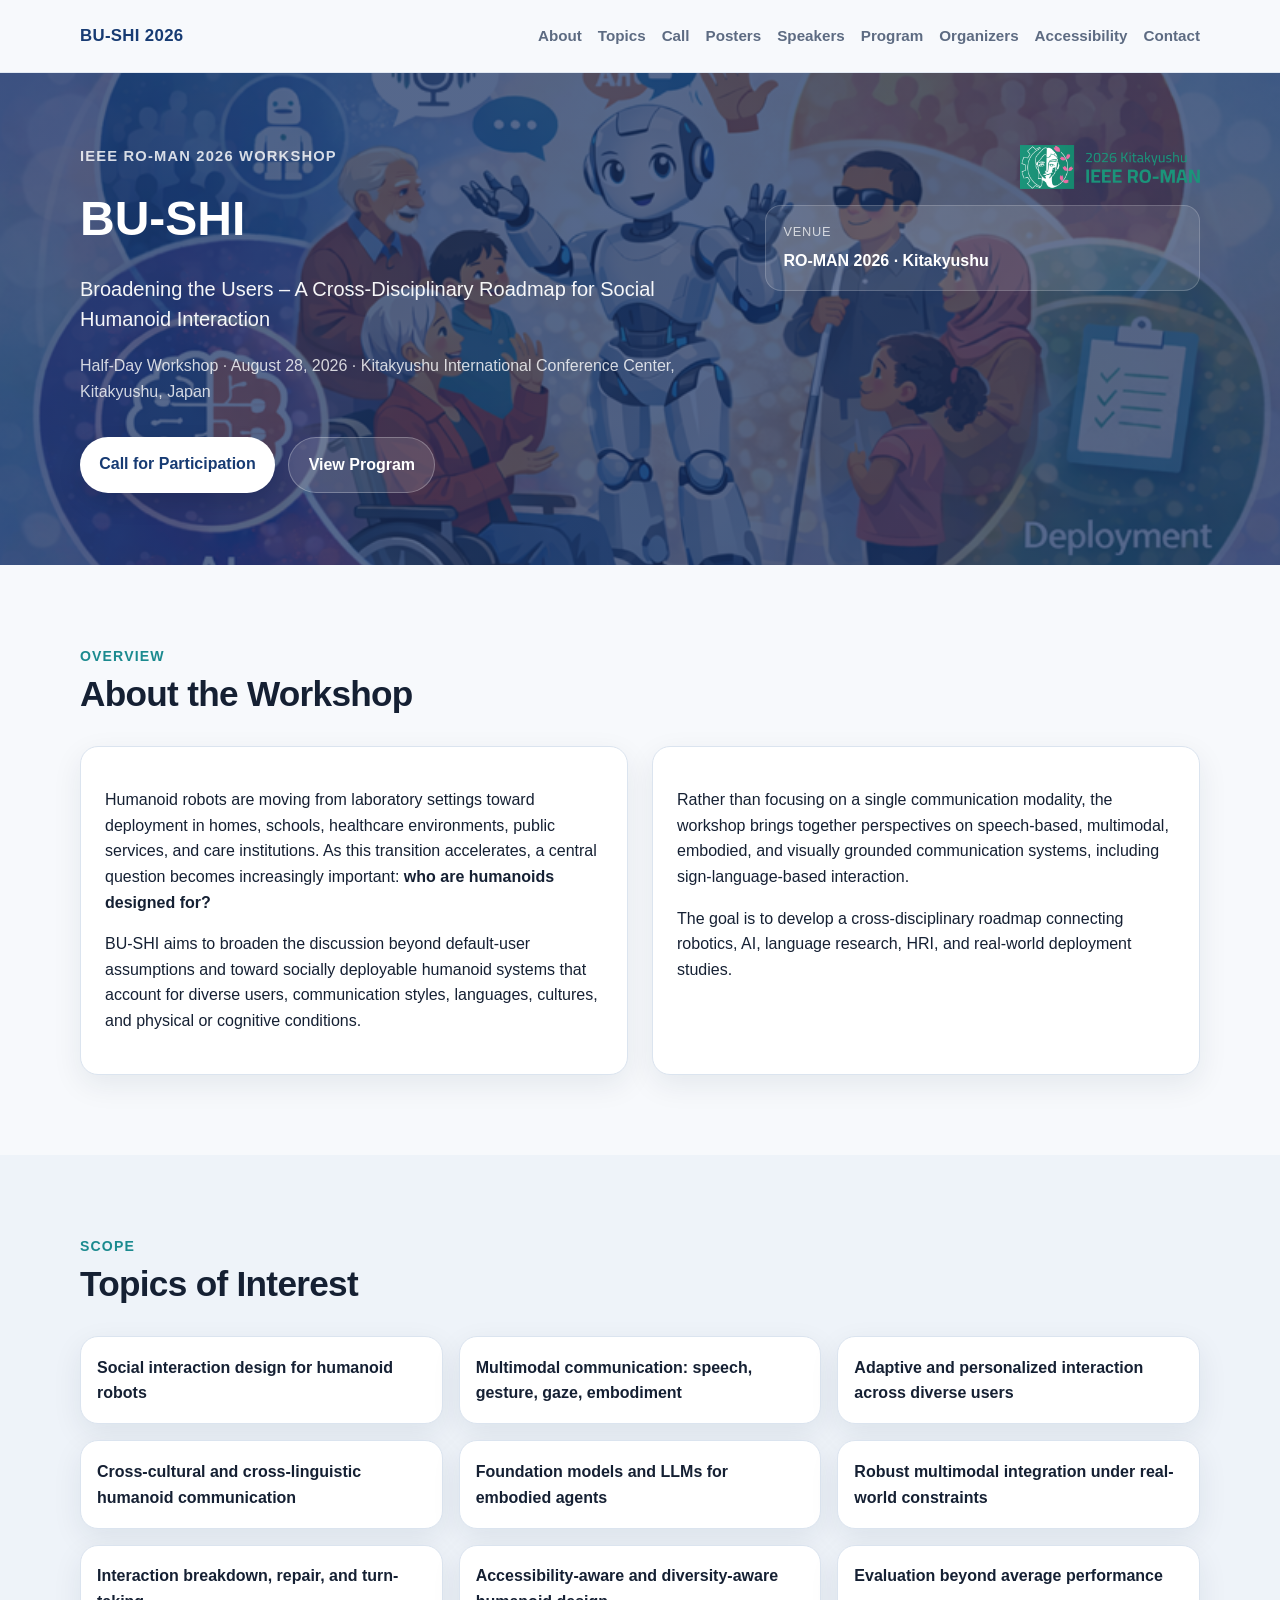
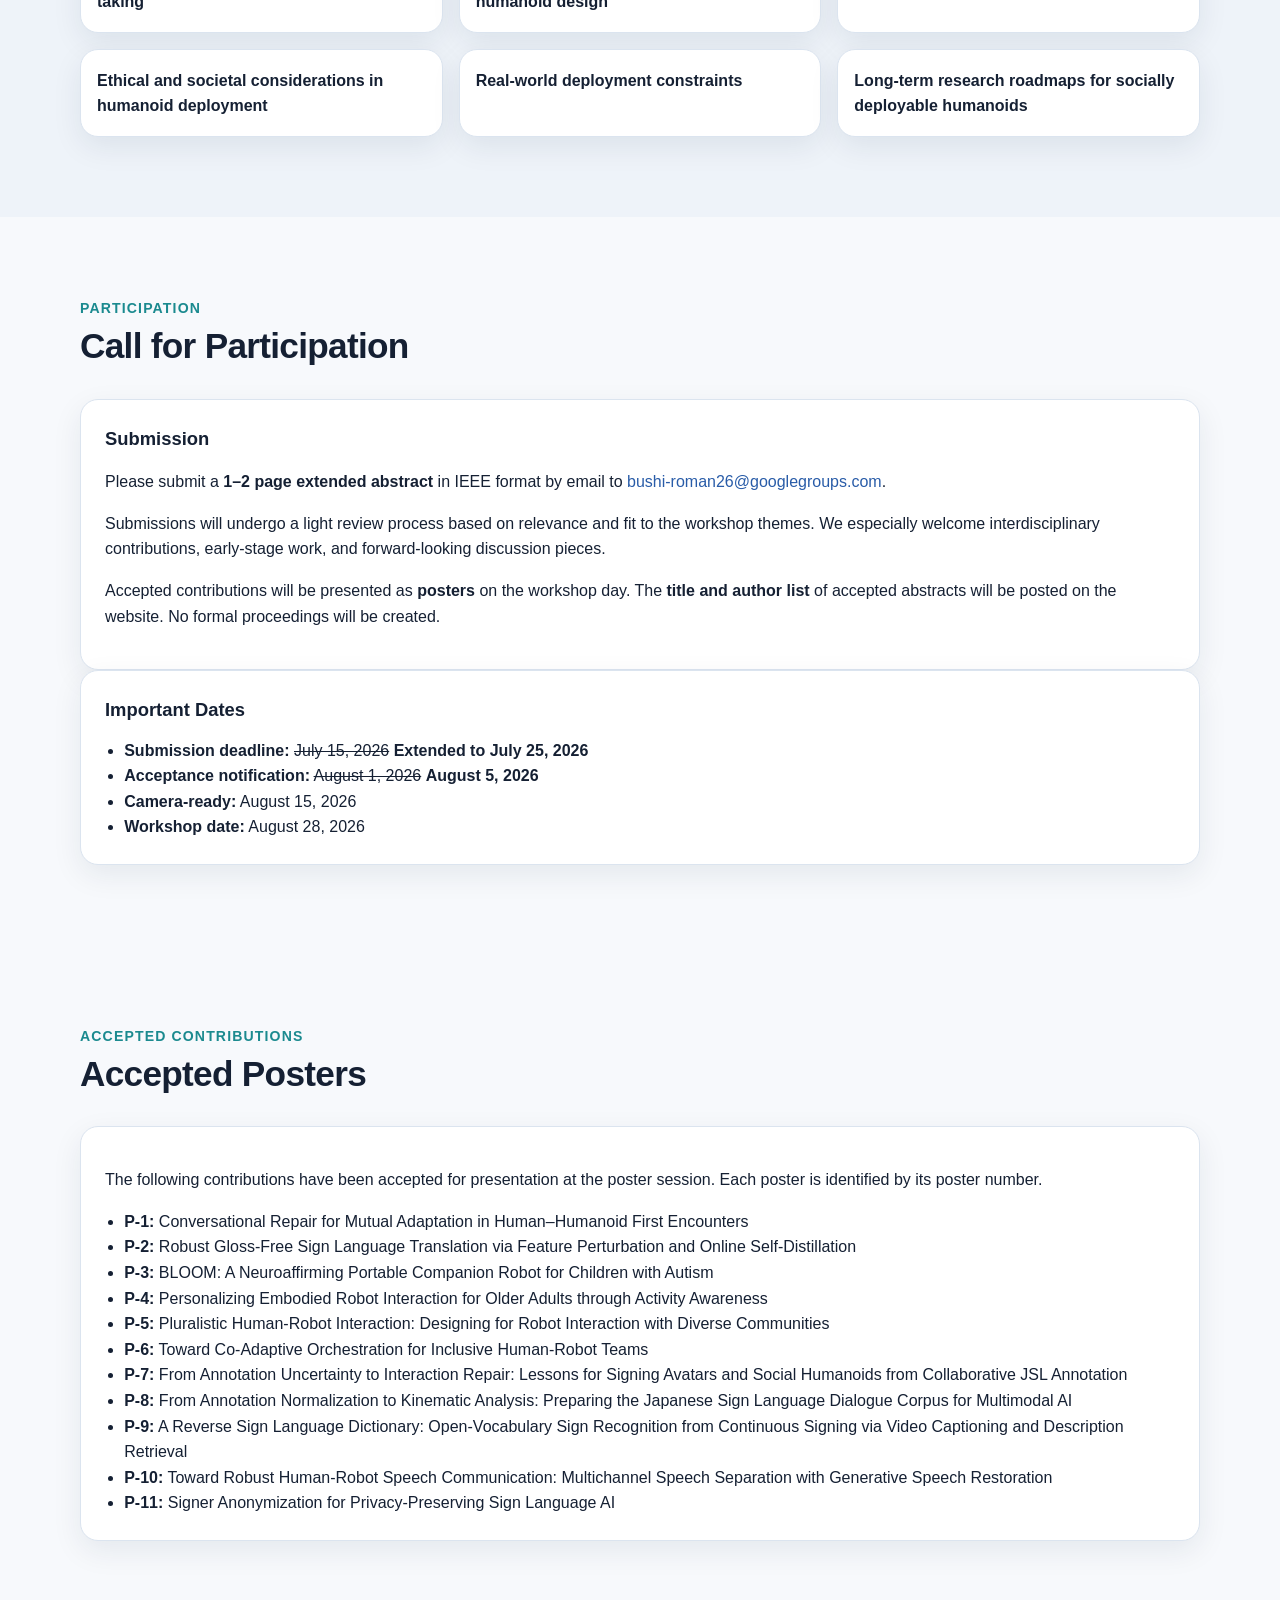
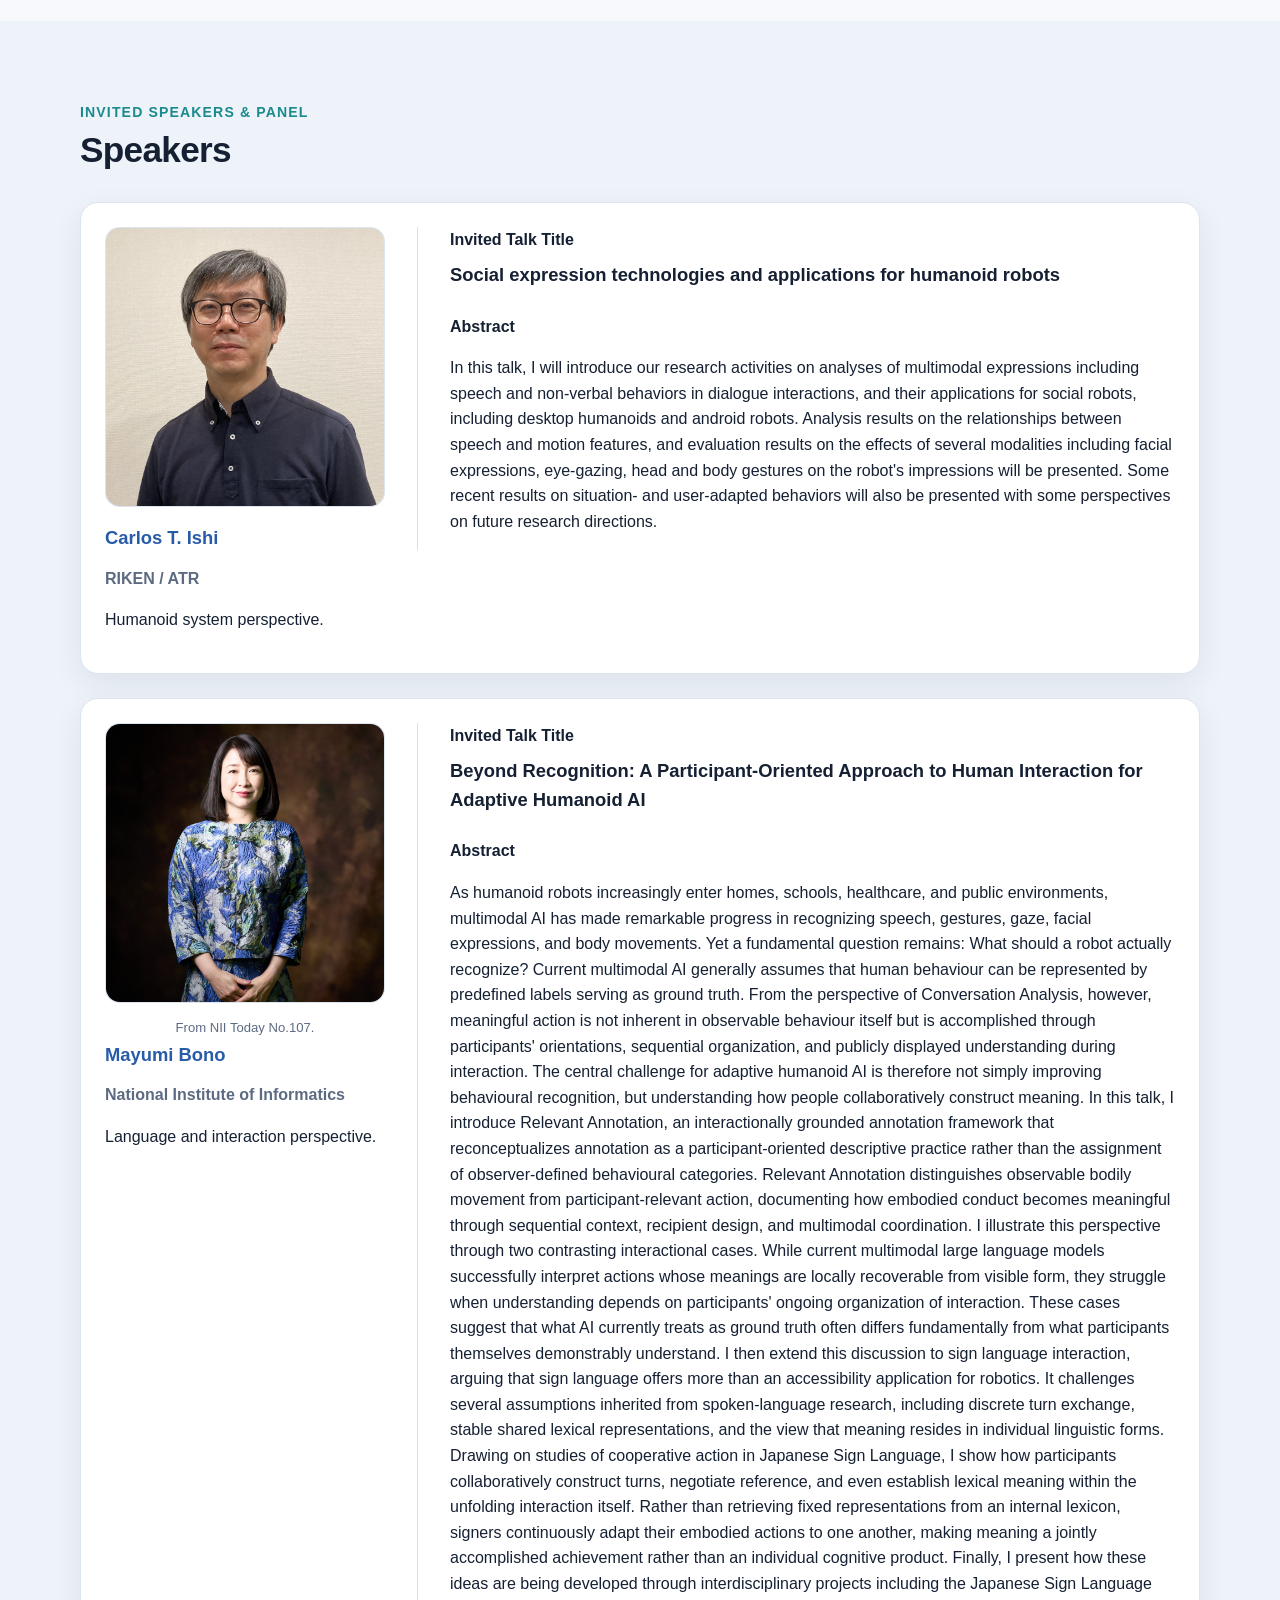
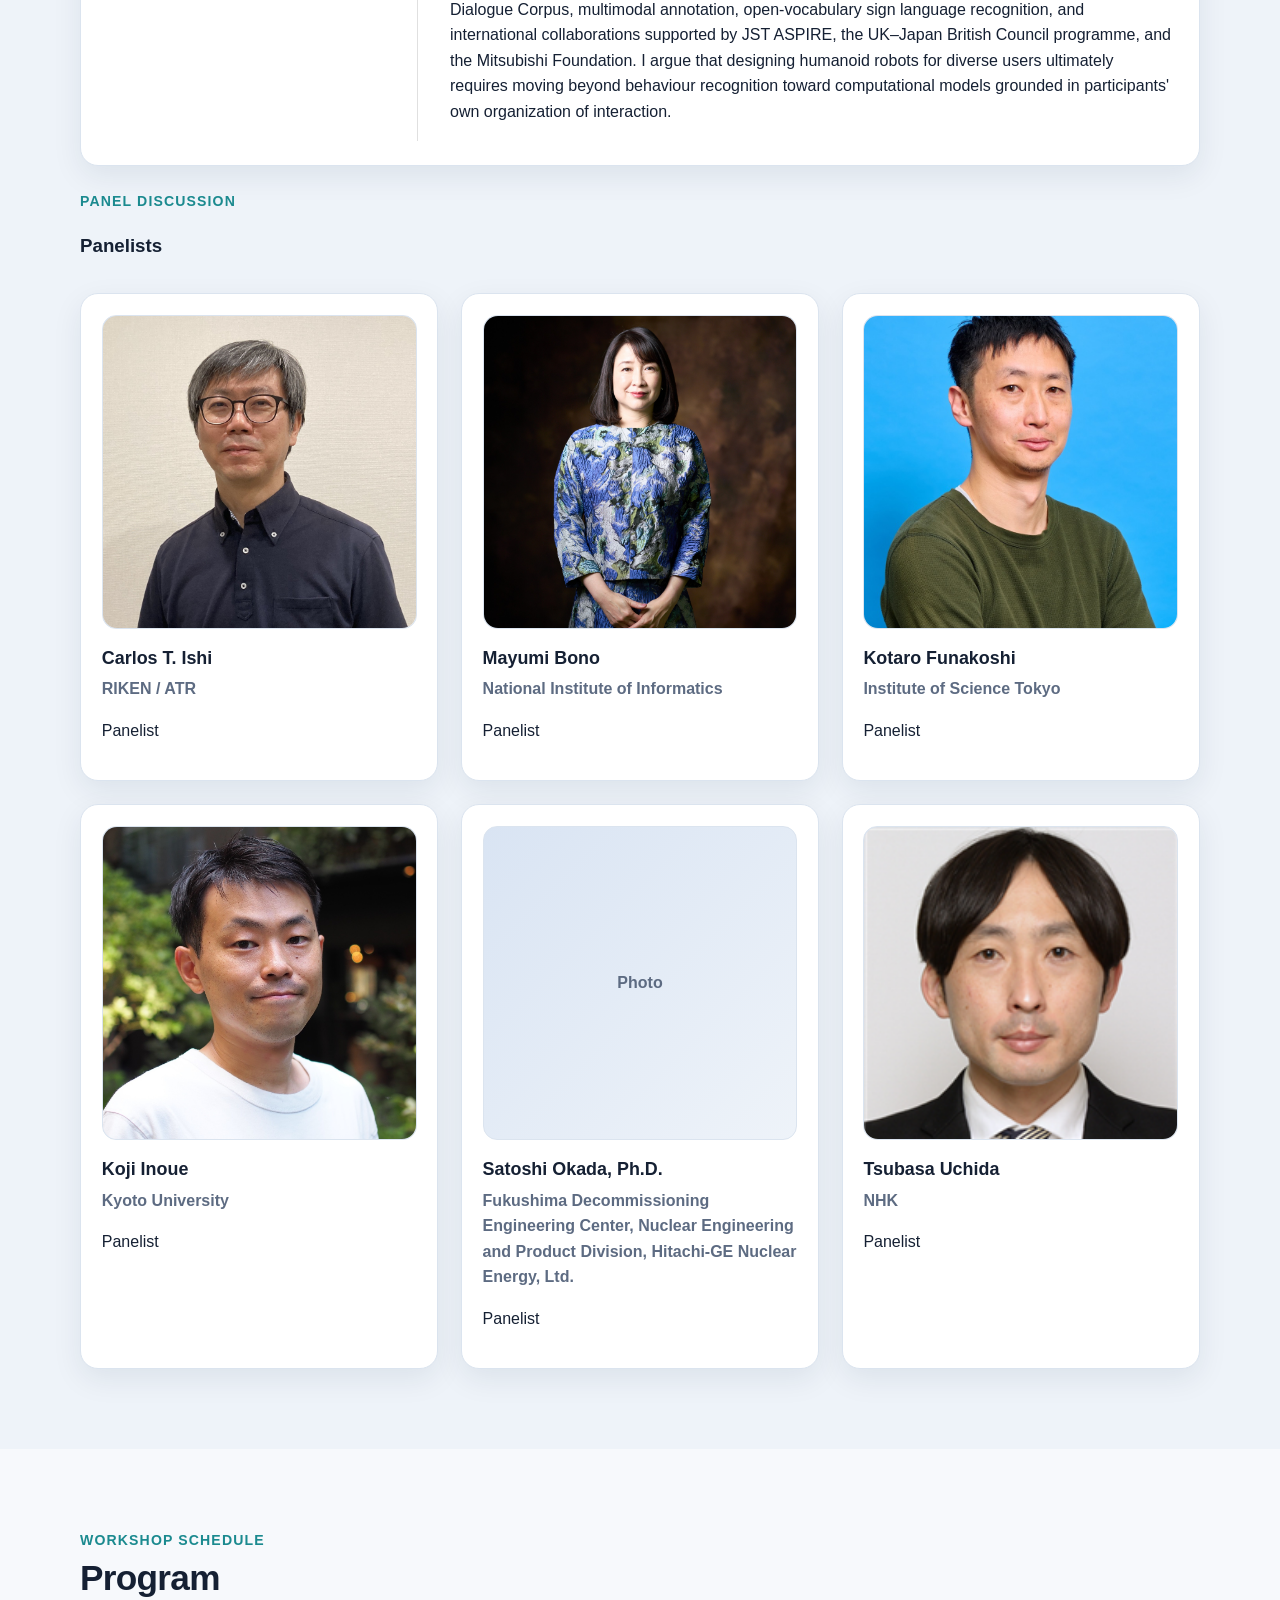
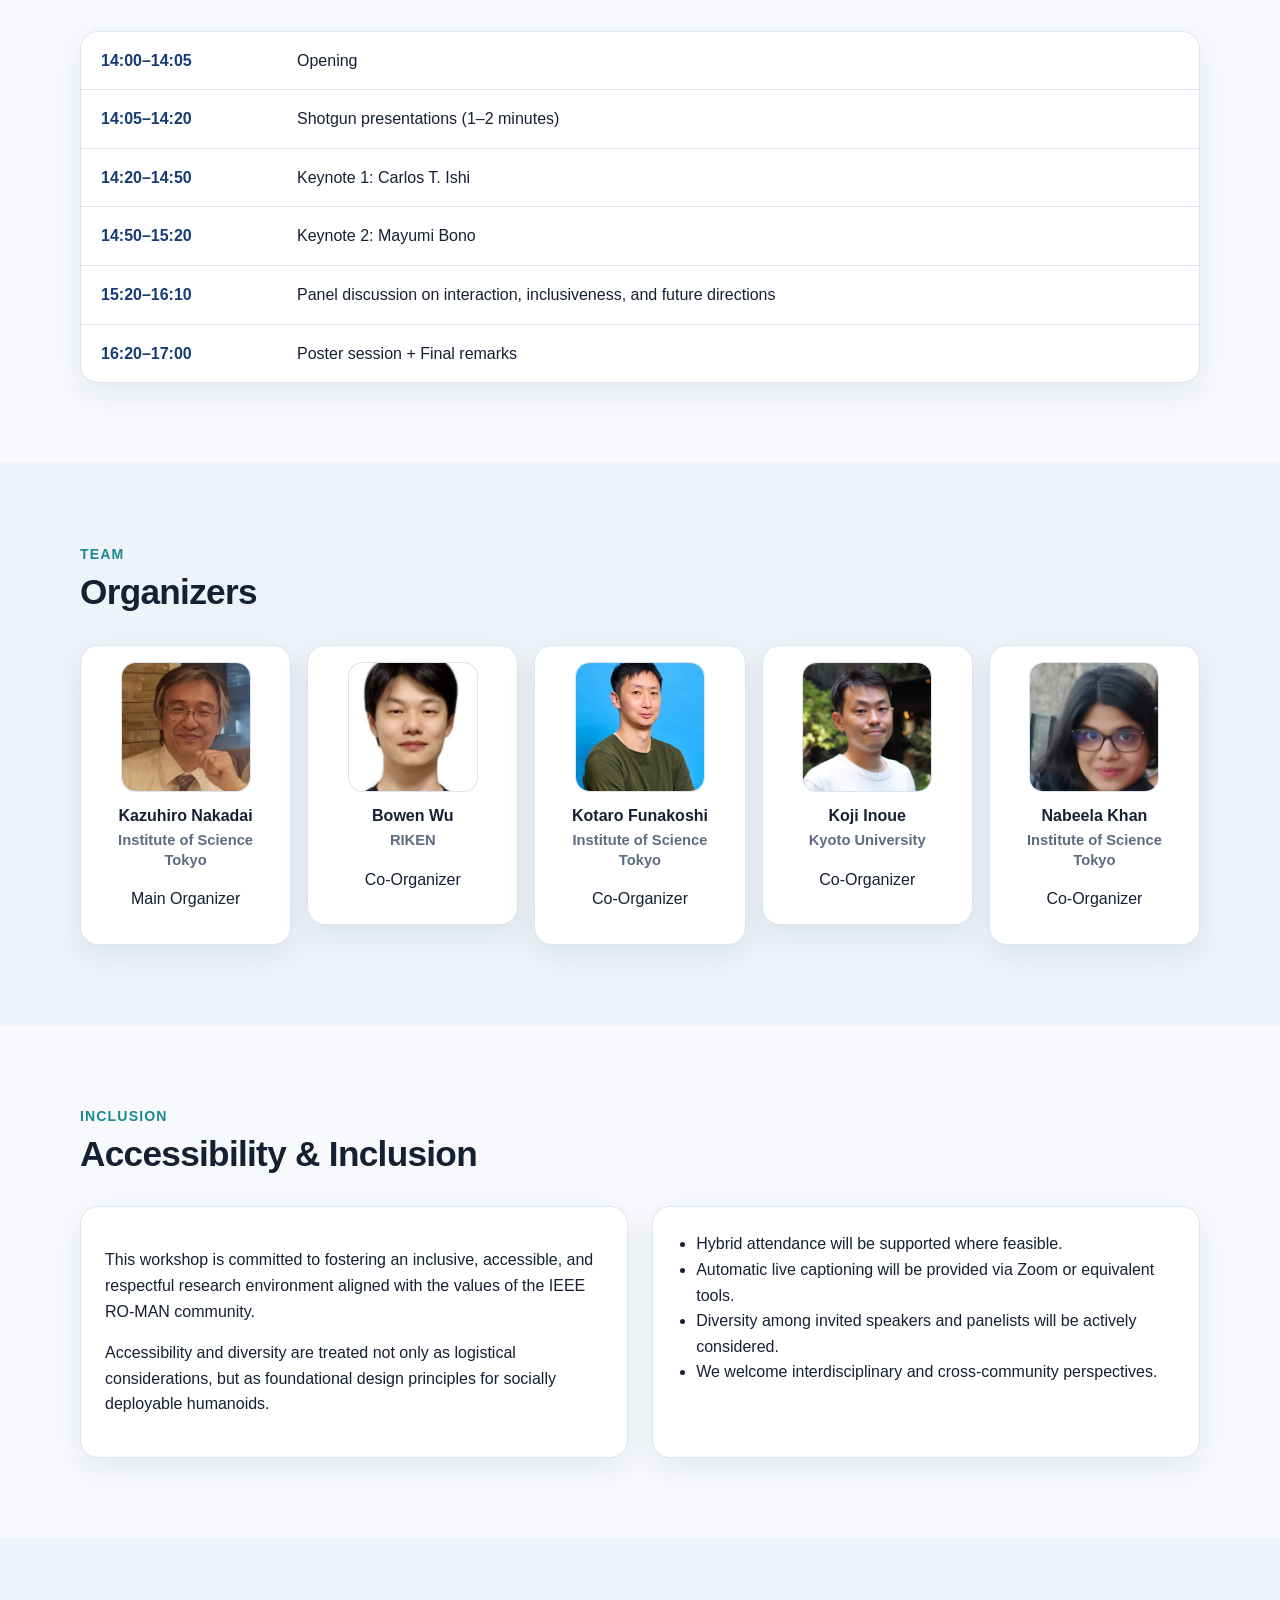
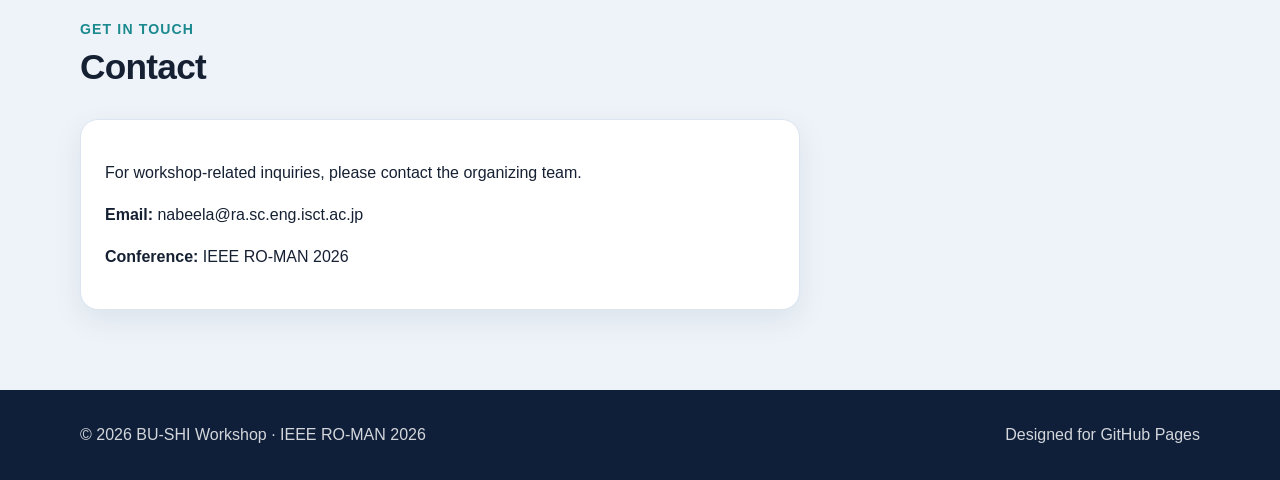
==== commit f62c247b: "papers" ====
--- a/index.html
+++ b/index.html
@@ -81,6 +81,7 @@
         <a href="#about">About</a>
         <a href="#topics">Topics</a>
         <a href="#cfp">Call</a>
+        <a href="#posters">Posters</a>
         <a href="#speakers">Speakers</a>
         <a href="#program">Program</a>
         <a href="#organizers">Organizers</a>
@@ -234,6 +235,35 @@
               <li><strong>Workshop date:</strong> August 28, 2026</li>
             </ul>
           </div>
+        </div>
+      </div>
+    </section>
+
+    <section class="section" id="posters">
+      <div class="container">
+        <div class="section-heading">
+          <p class="section-label">Accepted Contributions</p>
+          <h2>Accepted Posters</h2>
+        </div>
+
+        <div class="card">
+          <p>
+            The following contributions have been accepted for presentation at the poster session.
+            Each poster is identified by its poster number.
+          </p>
+          <ul class="clean-list">
+            <li><strong>P-1:</strong> Conversational Repair for Mutual Adaptation in Human–Humanoid First Encounters</li>
+            <li><strong>P-2:</strong> Robust Gloss-Free Sign Language Translation via Feature Perturbation and Online Self-Distillation</li>
+            <li><strong>P-3:</strong> BLOOM: A Neuroaffirming Portable Companion Robot for Children with Autism</li>
+            <li><strong>P-4:</strong> Personalizing Embodied Robot Interaction for Older Adults through Activity Awareness</li>
+            <li><strong>P-5:</strong> Pluralistic Human-Robot Interaction: Designing for Robot Interaction with Diverse Communities</li>
+            <li><strong>P-6:</strong> Toward Co-Adaptive Orchestration for Inclusive Human-Robot Teams</li>
+            <li><strong>P-7:</strong> From Annotation Uncertainty to Interaction Repair: Lessons for Signing Avatars and Social Humanoids from Collaborative JSL Annotation</li>
+            <li><strong>P-8:</strong> From Annotation Normalization to Kinematic Analysis: Preparing the Japanese Sign Language Dialogue Corpus for Multimodal AI</li>
+            <li><strong>P-9:</strong> A Reverse Sign Language Dictionary: Open-Vocabulary Sign Recognition from Continuous Signing via Video Captioning and Description Retrieval</li>
+            <li><strong>P-10:</strong> Toward Robust Human-Robot Speech Communication: Multichannel Speech Separation with Generative Speech Restoration</li>
+            <li><strong>P-11:</strong> Signer Anonymization for Privacy-Preserving Sign Language AI</li>
+          </ul>
         </div>
       </div>
     </section>
@@ -394,7 +424,7 @@
               />
             </div>
             <h3>Tsubasa Uchida</h3>
-            <p class="person-role">NHK Science and Technology Research Laboratories, Sign Language Team, Japan</p>
+            <p class="person-role">NHK</p>
             <p>Panelist</p>
           </article>
         </div>
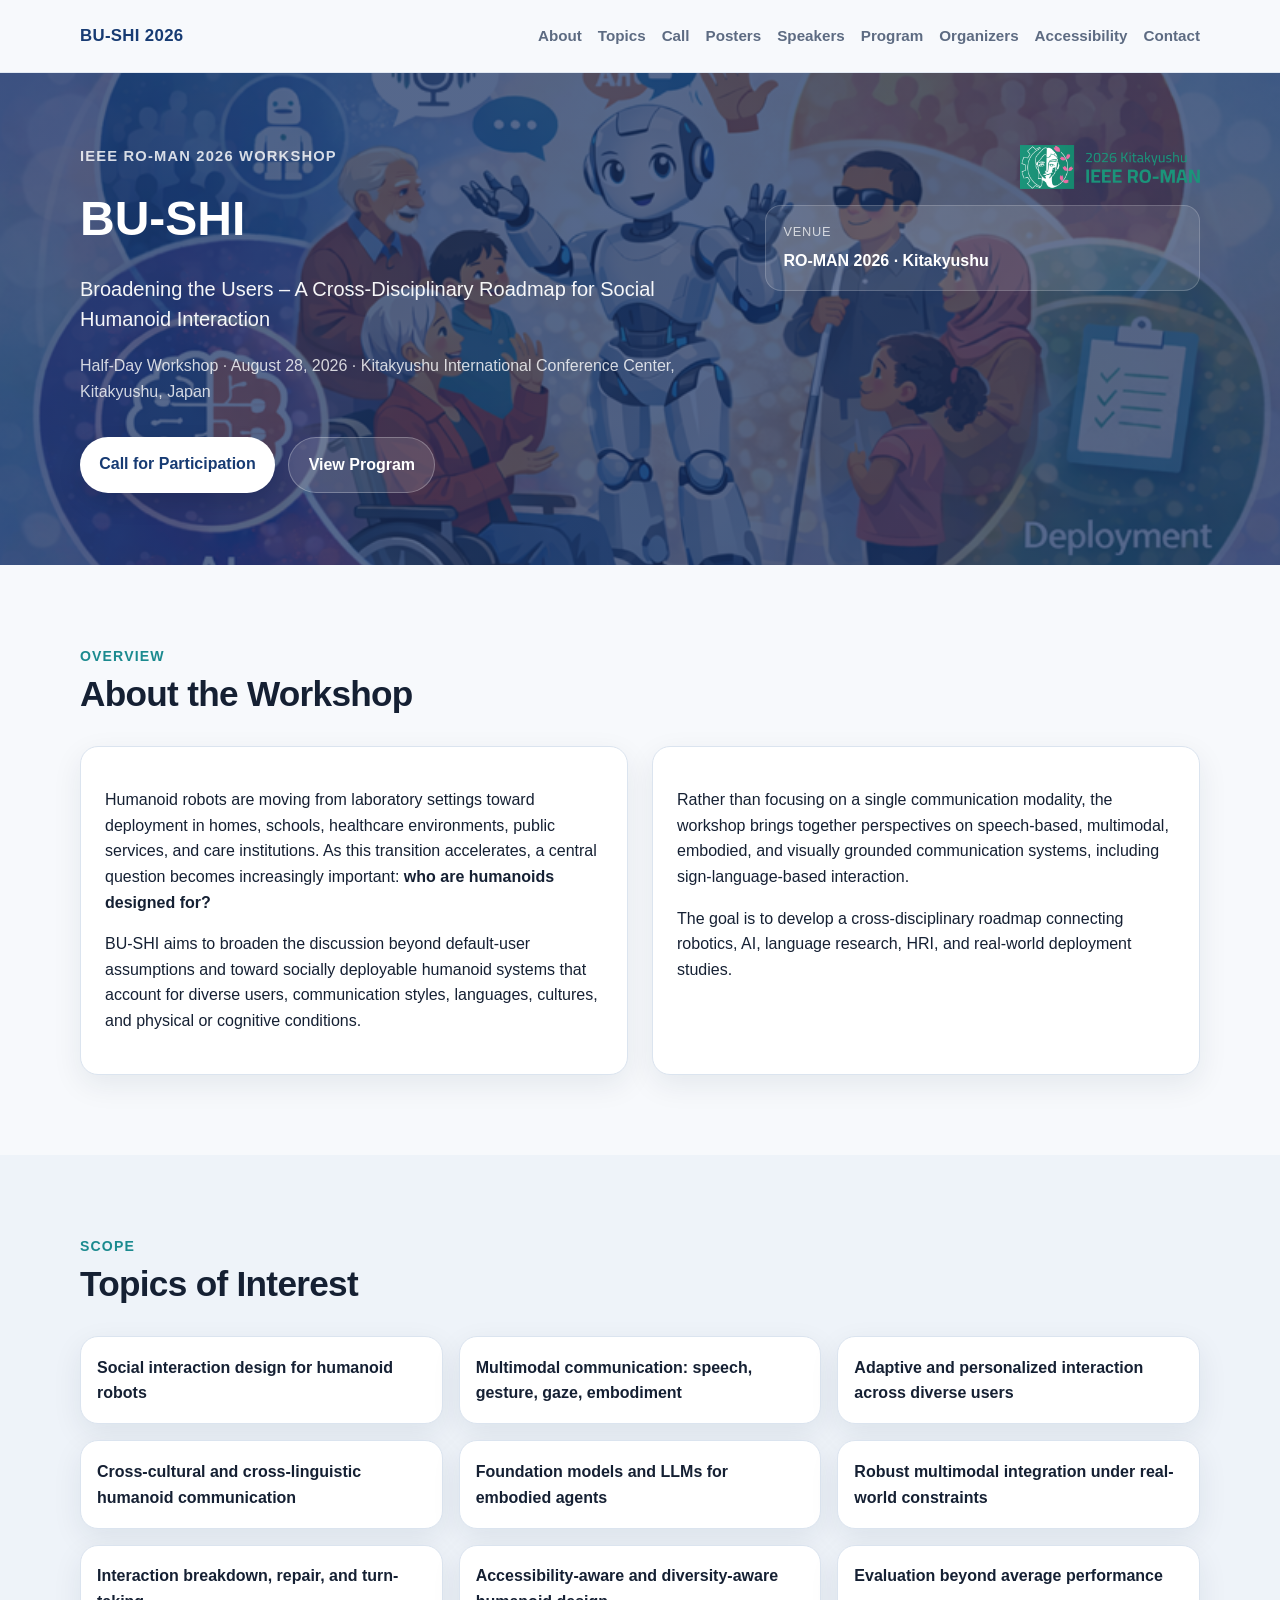
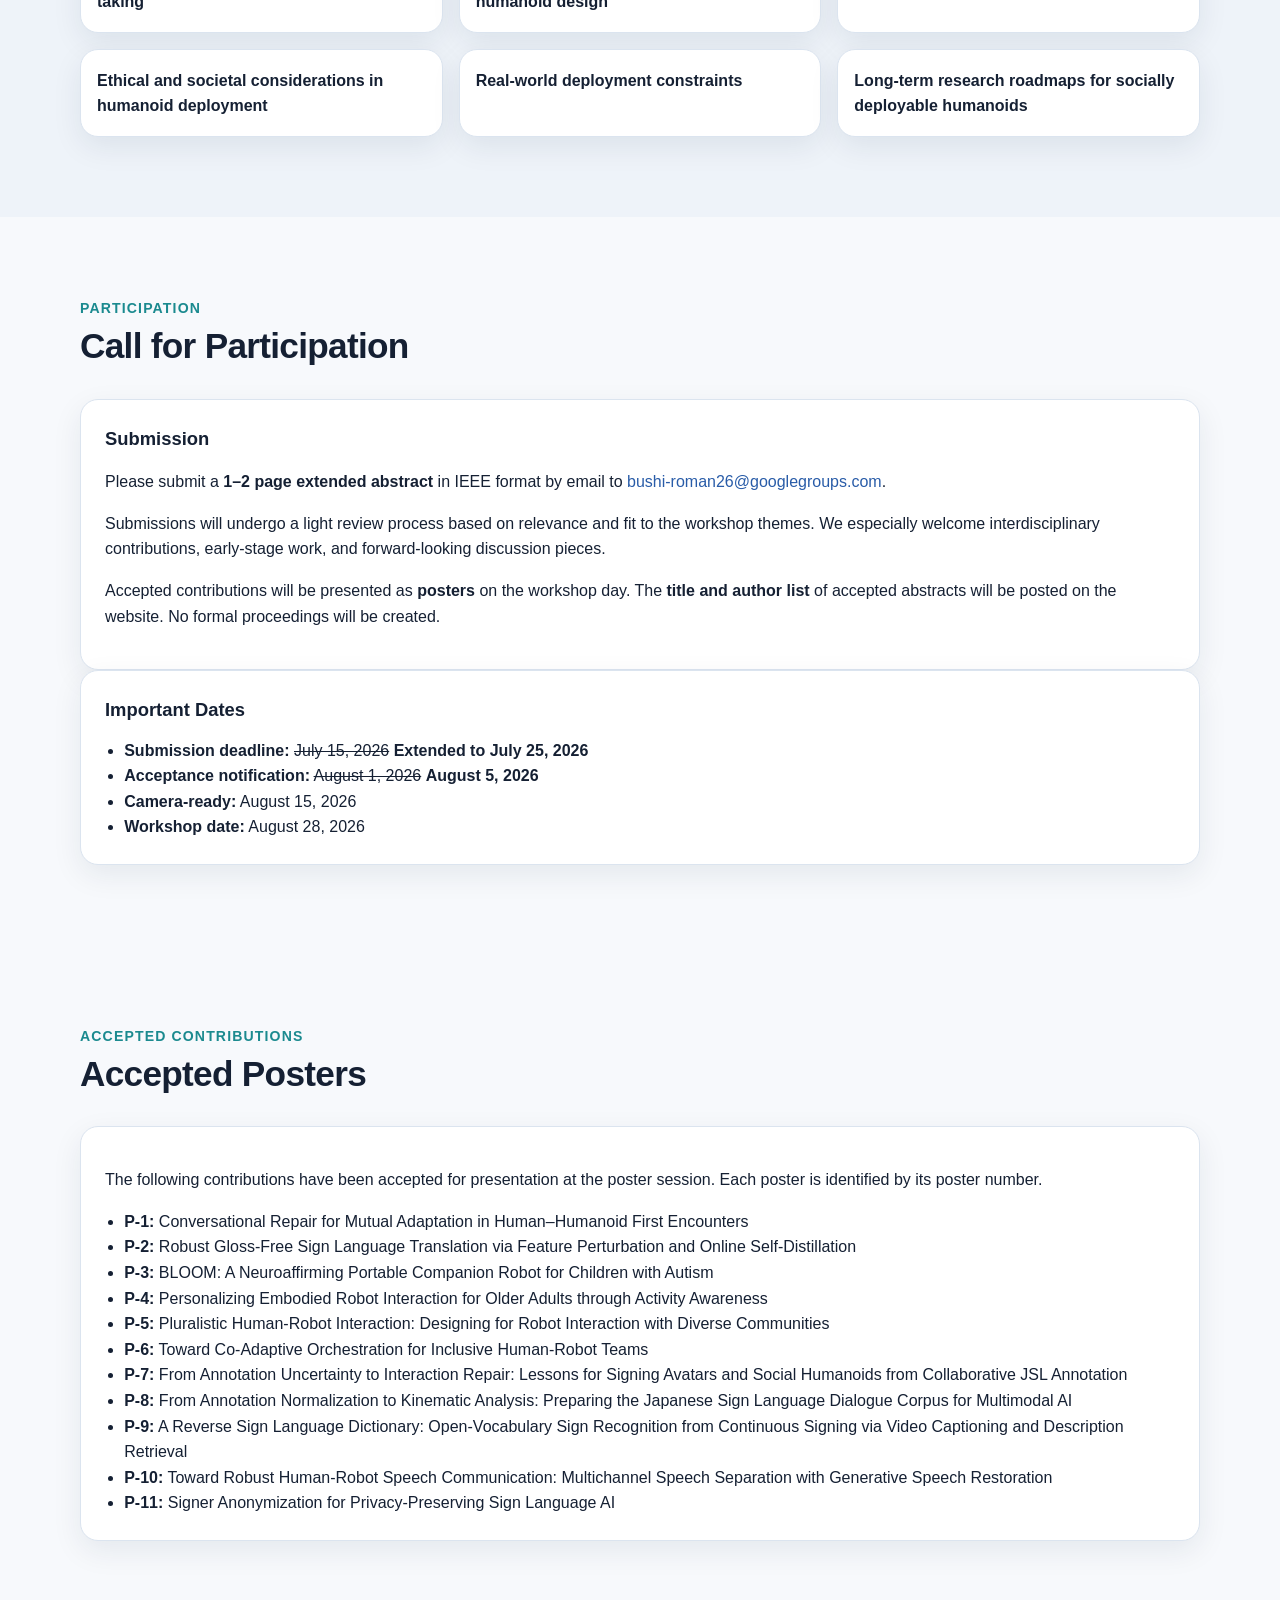
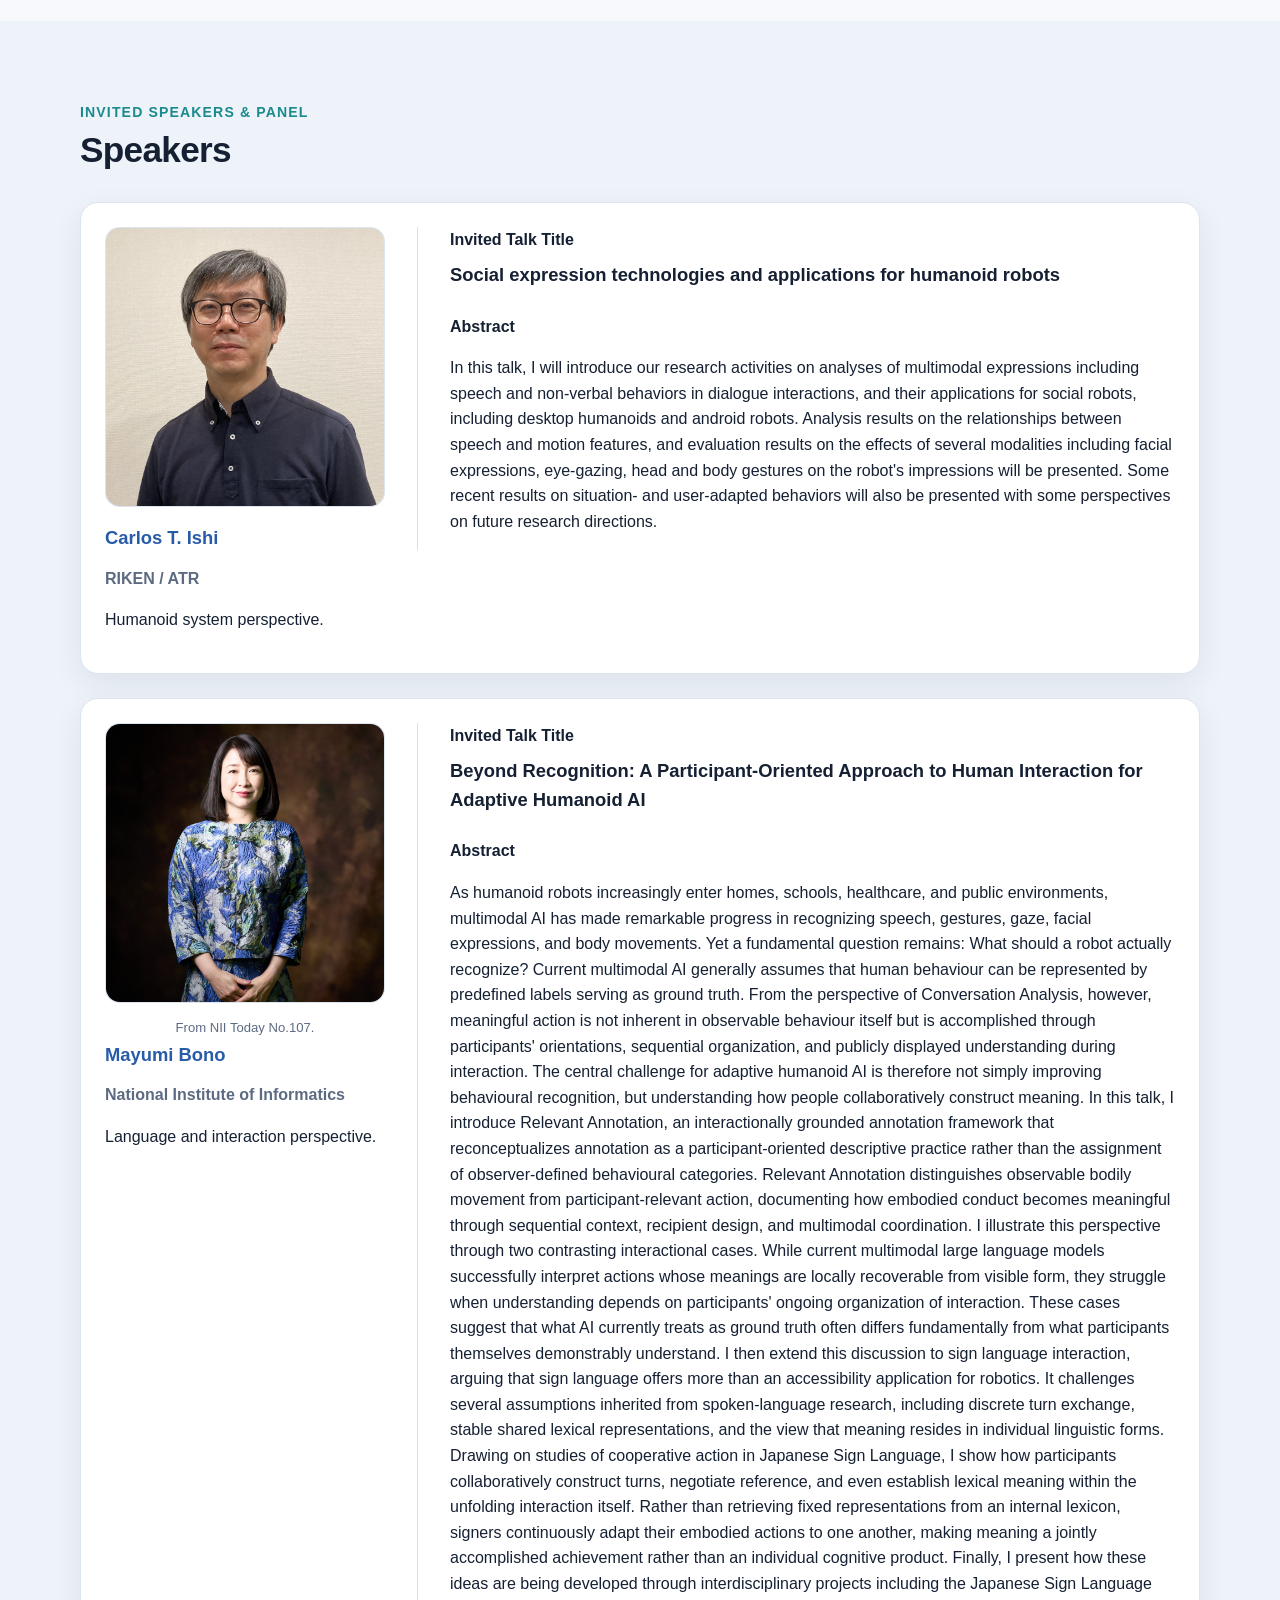
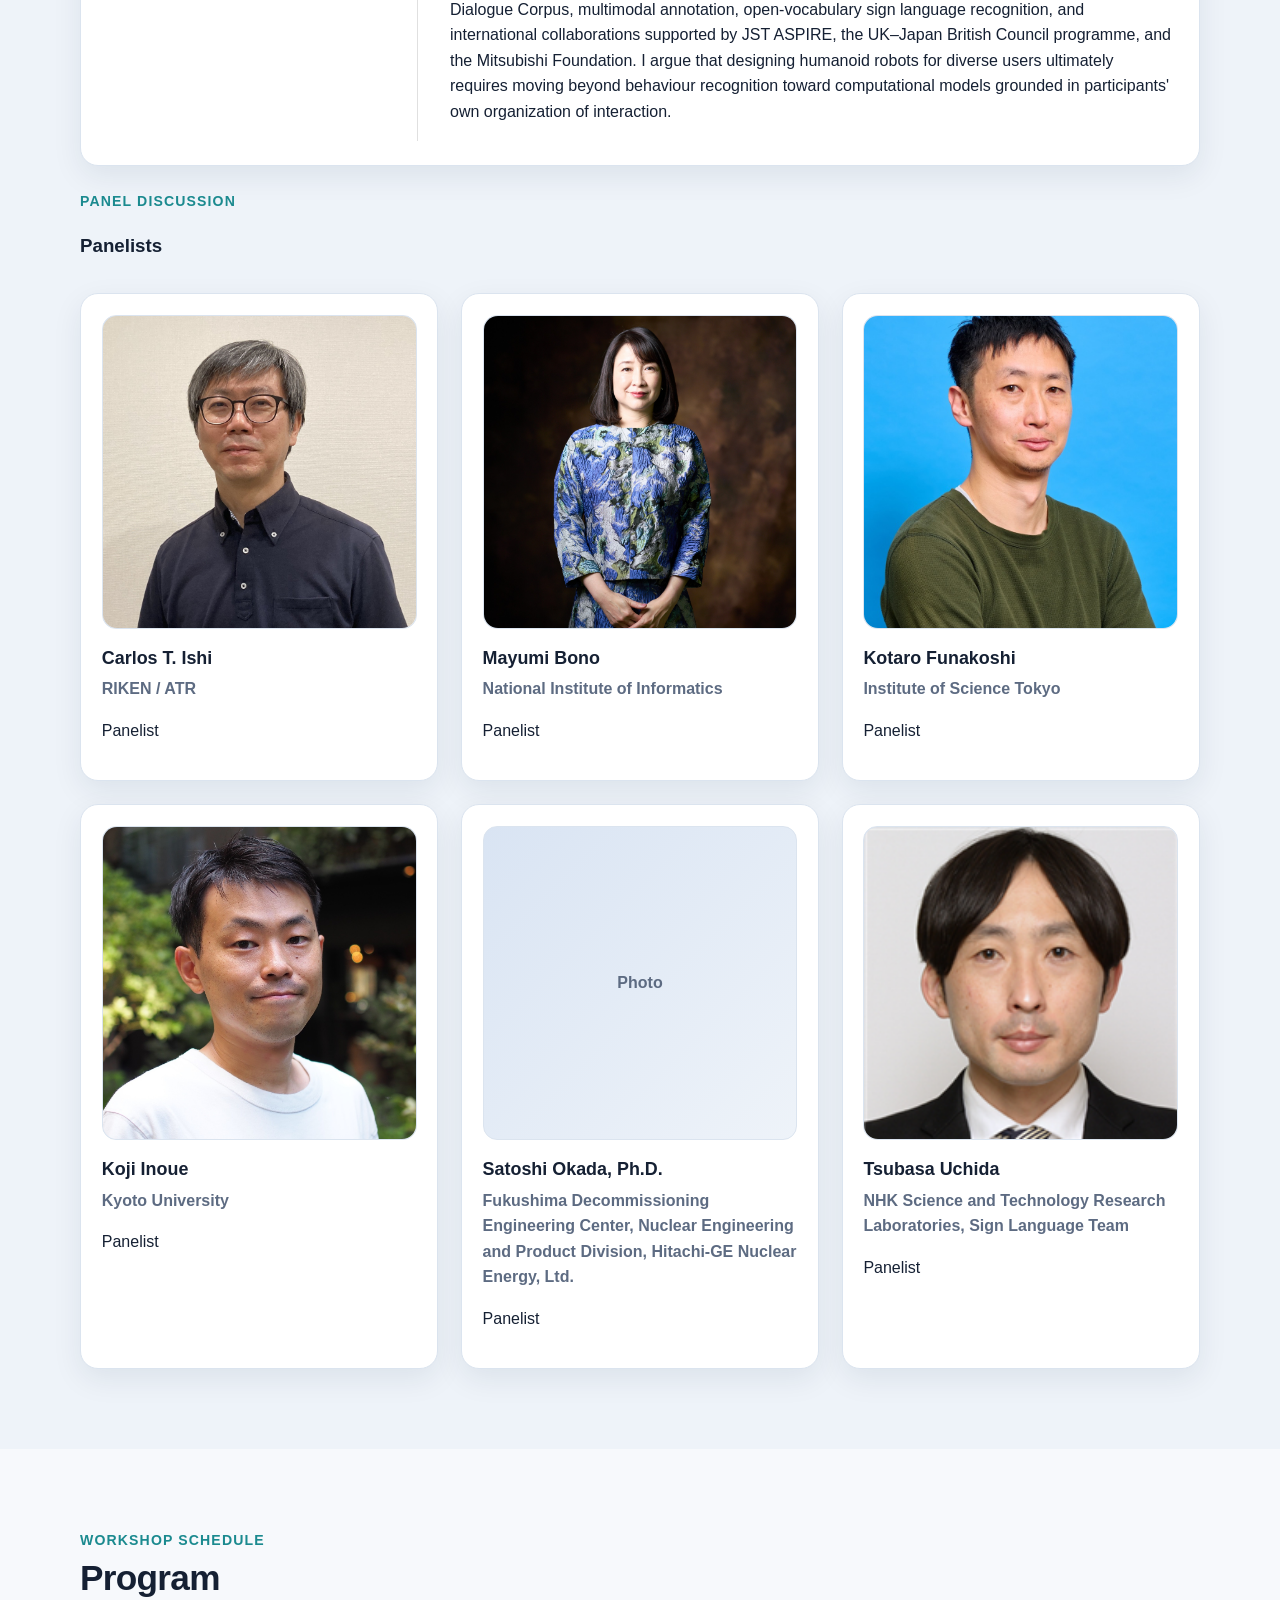
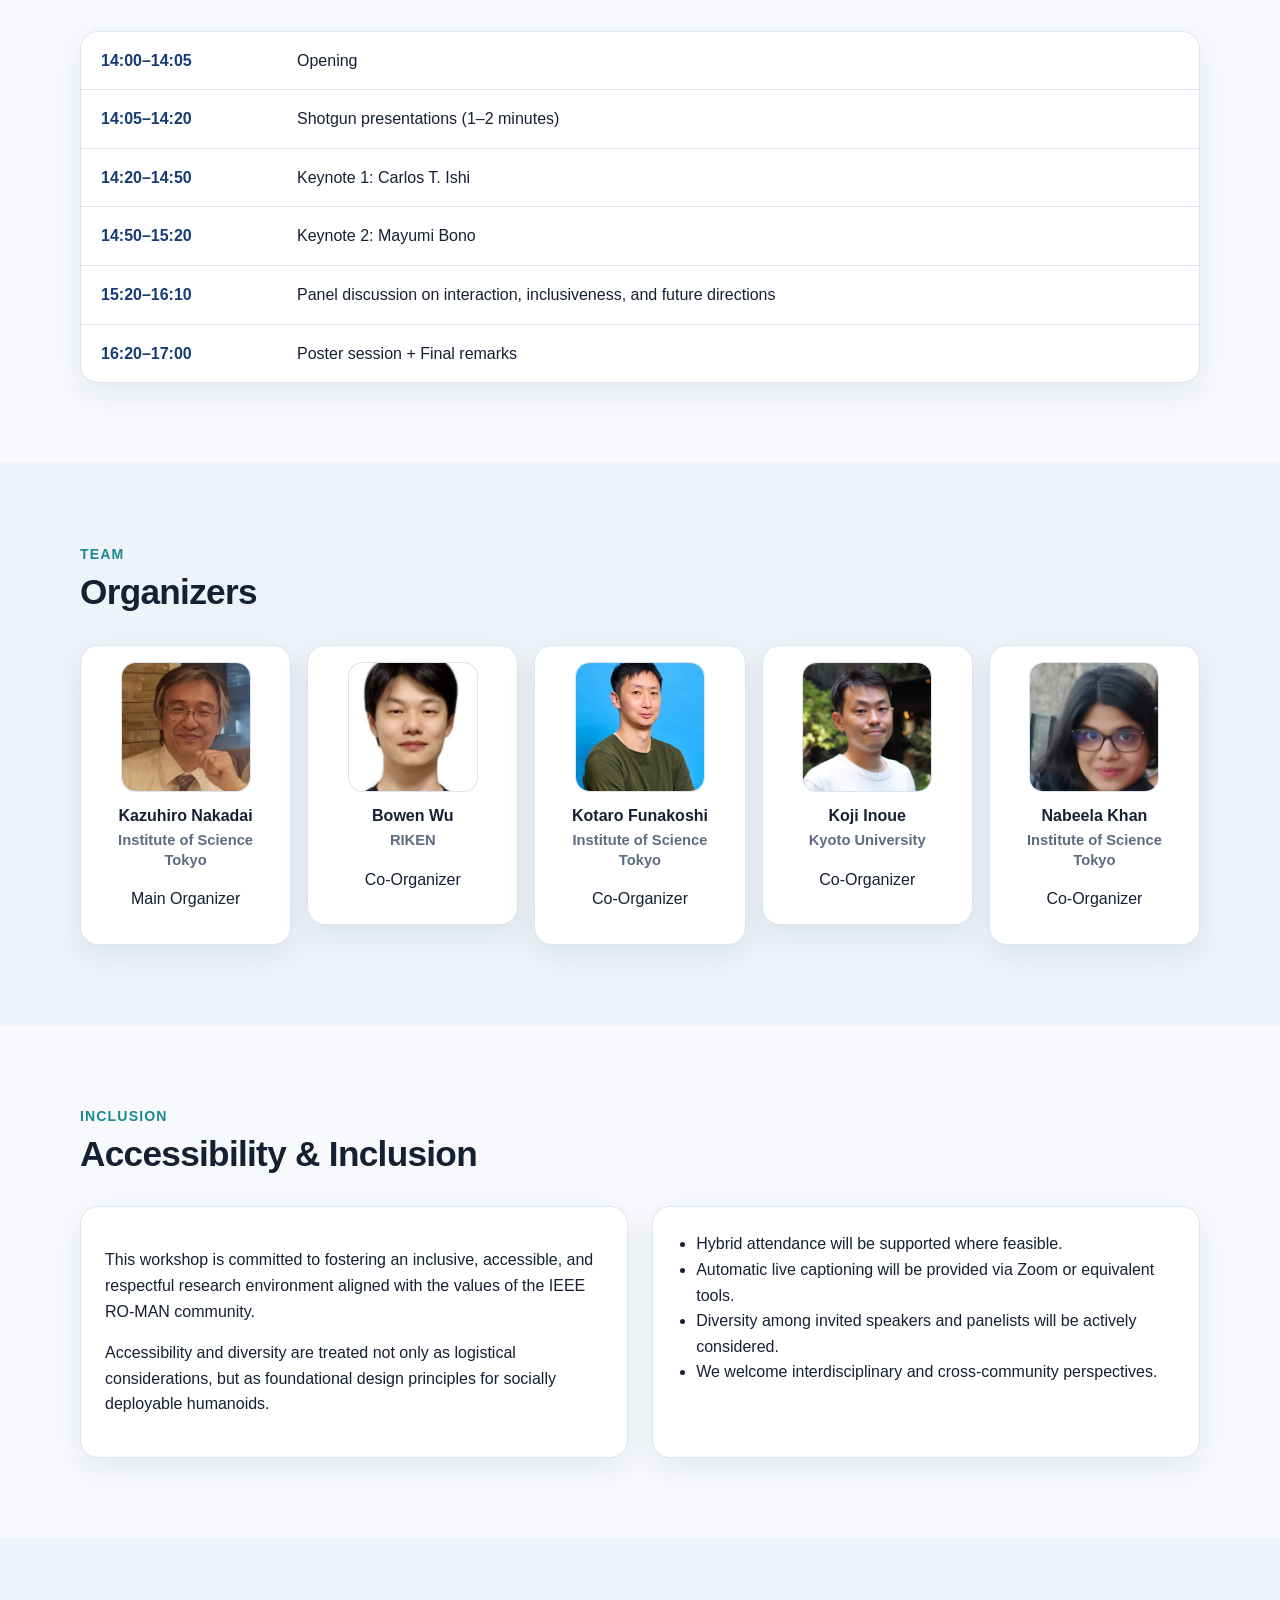
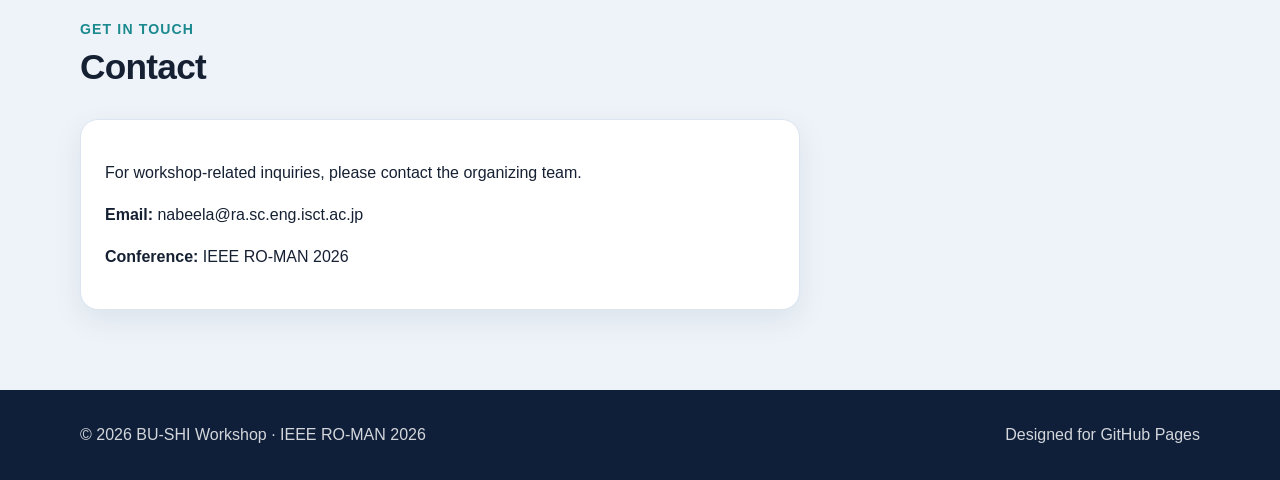
==== commit c7ebae69: "uchida" ====
--- a/index.html
+++ b/index.html
@@ -424,7 +424,7 @@
               />
             </div>
             <h3>Tsubasa Uchida</h3>
-            <p class="person-role">NHK</p>
+            <p class="person-role">NHK Science and Technology Research Laboratories, Sign Language Team</p>
             <p>Panelist</p>
           </article>
         </div>
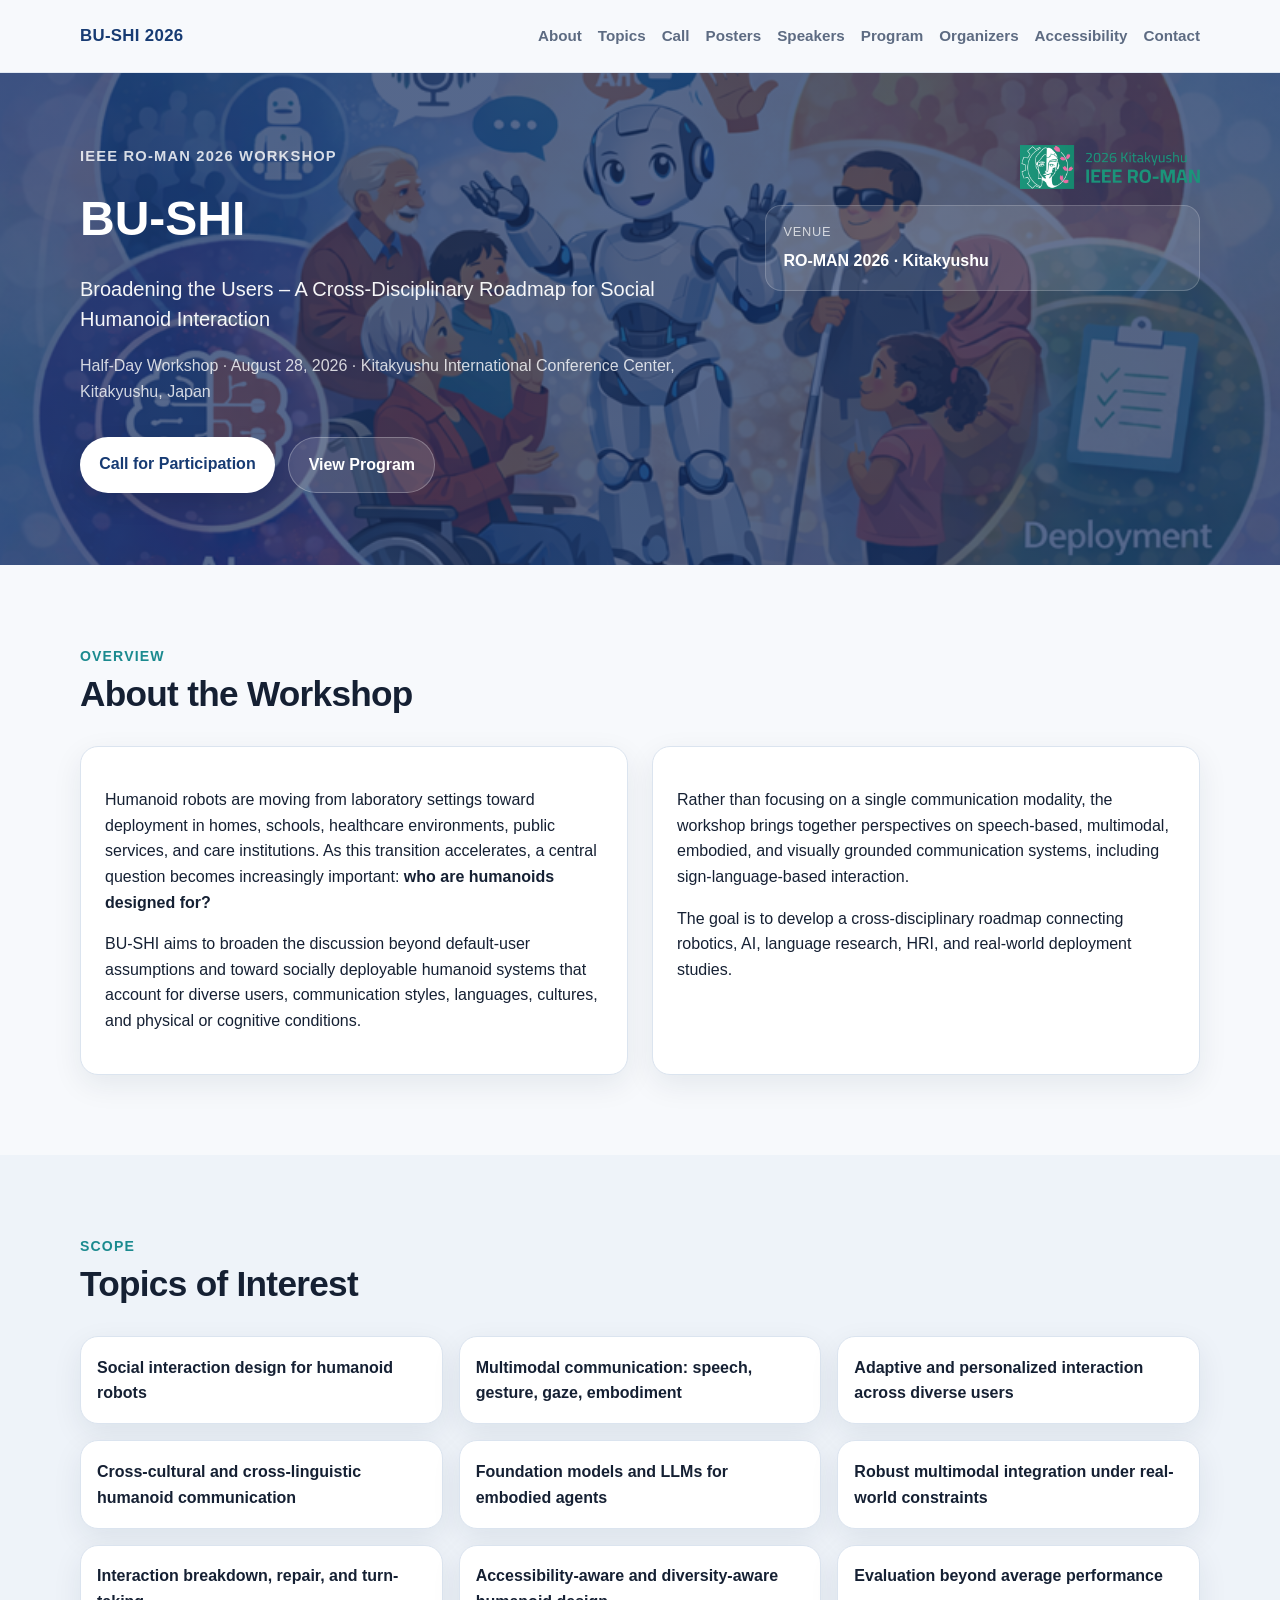
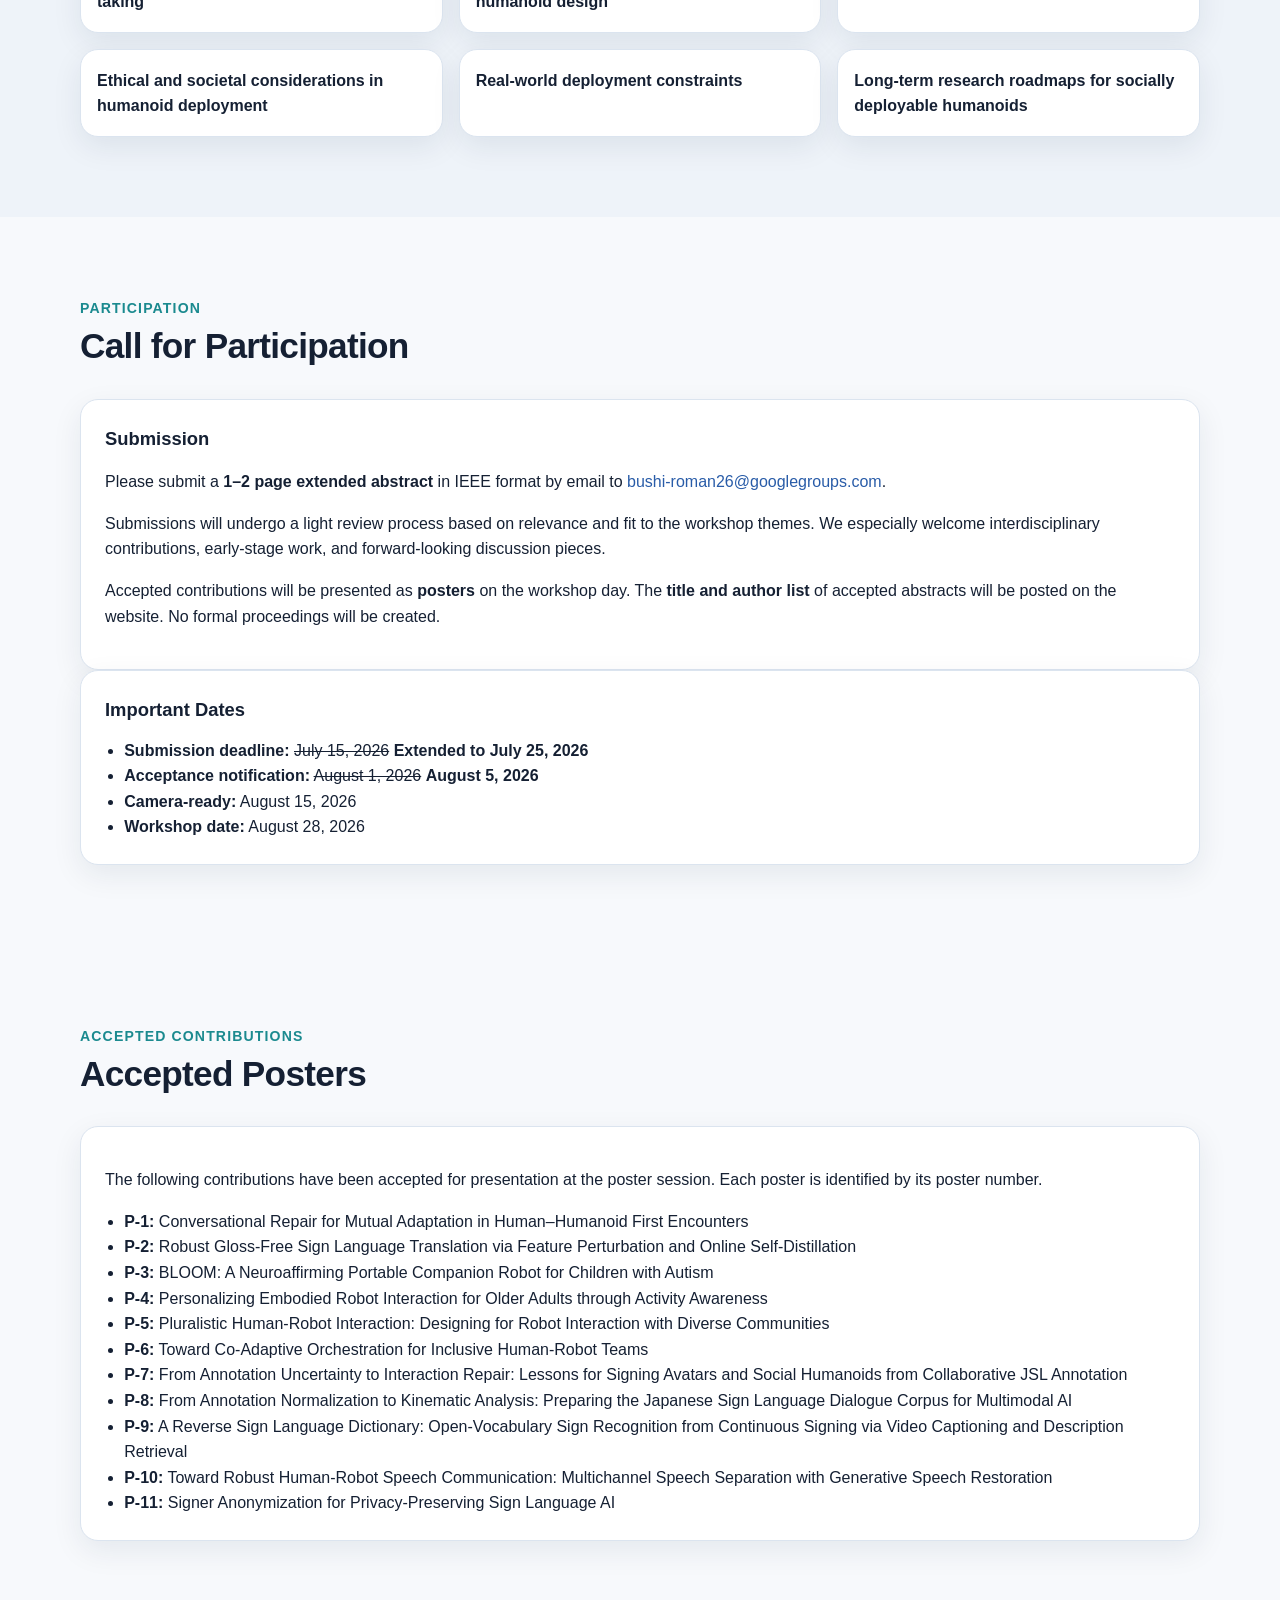
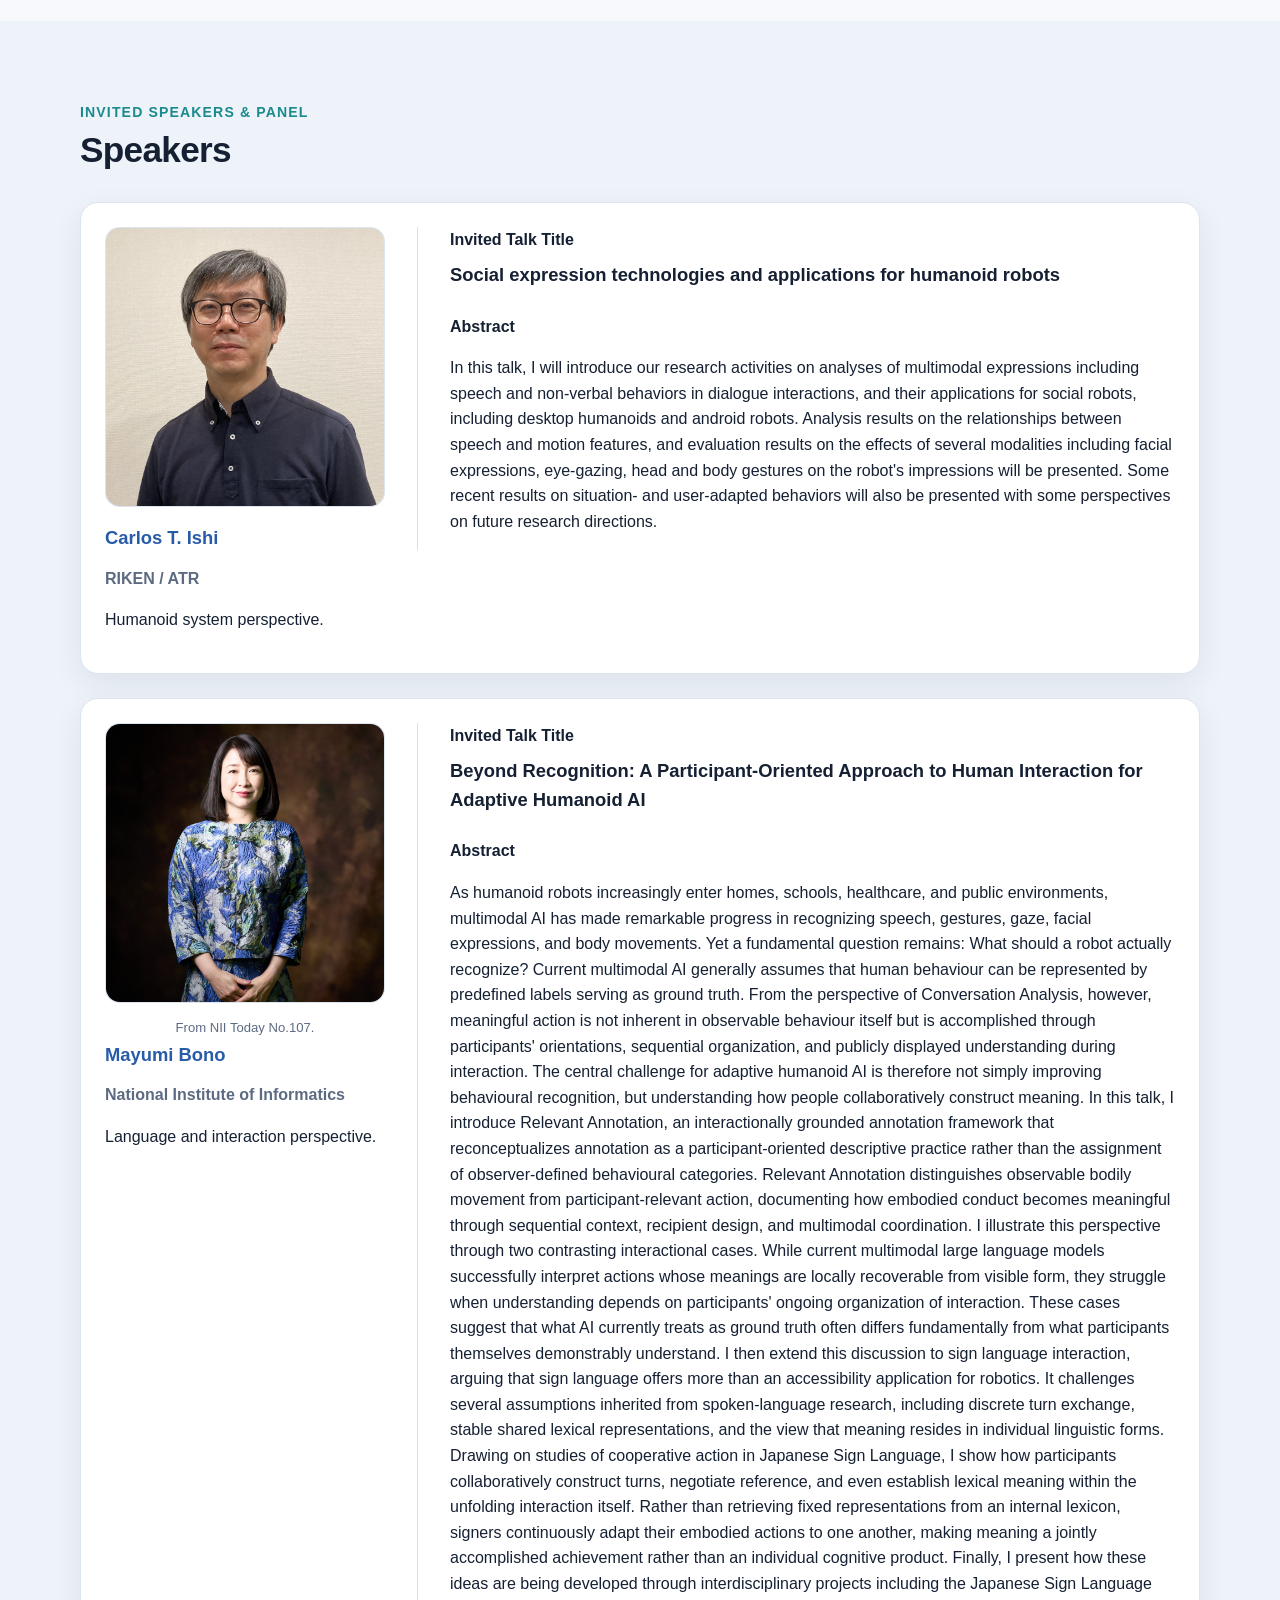
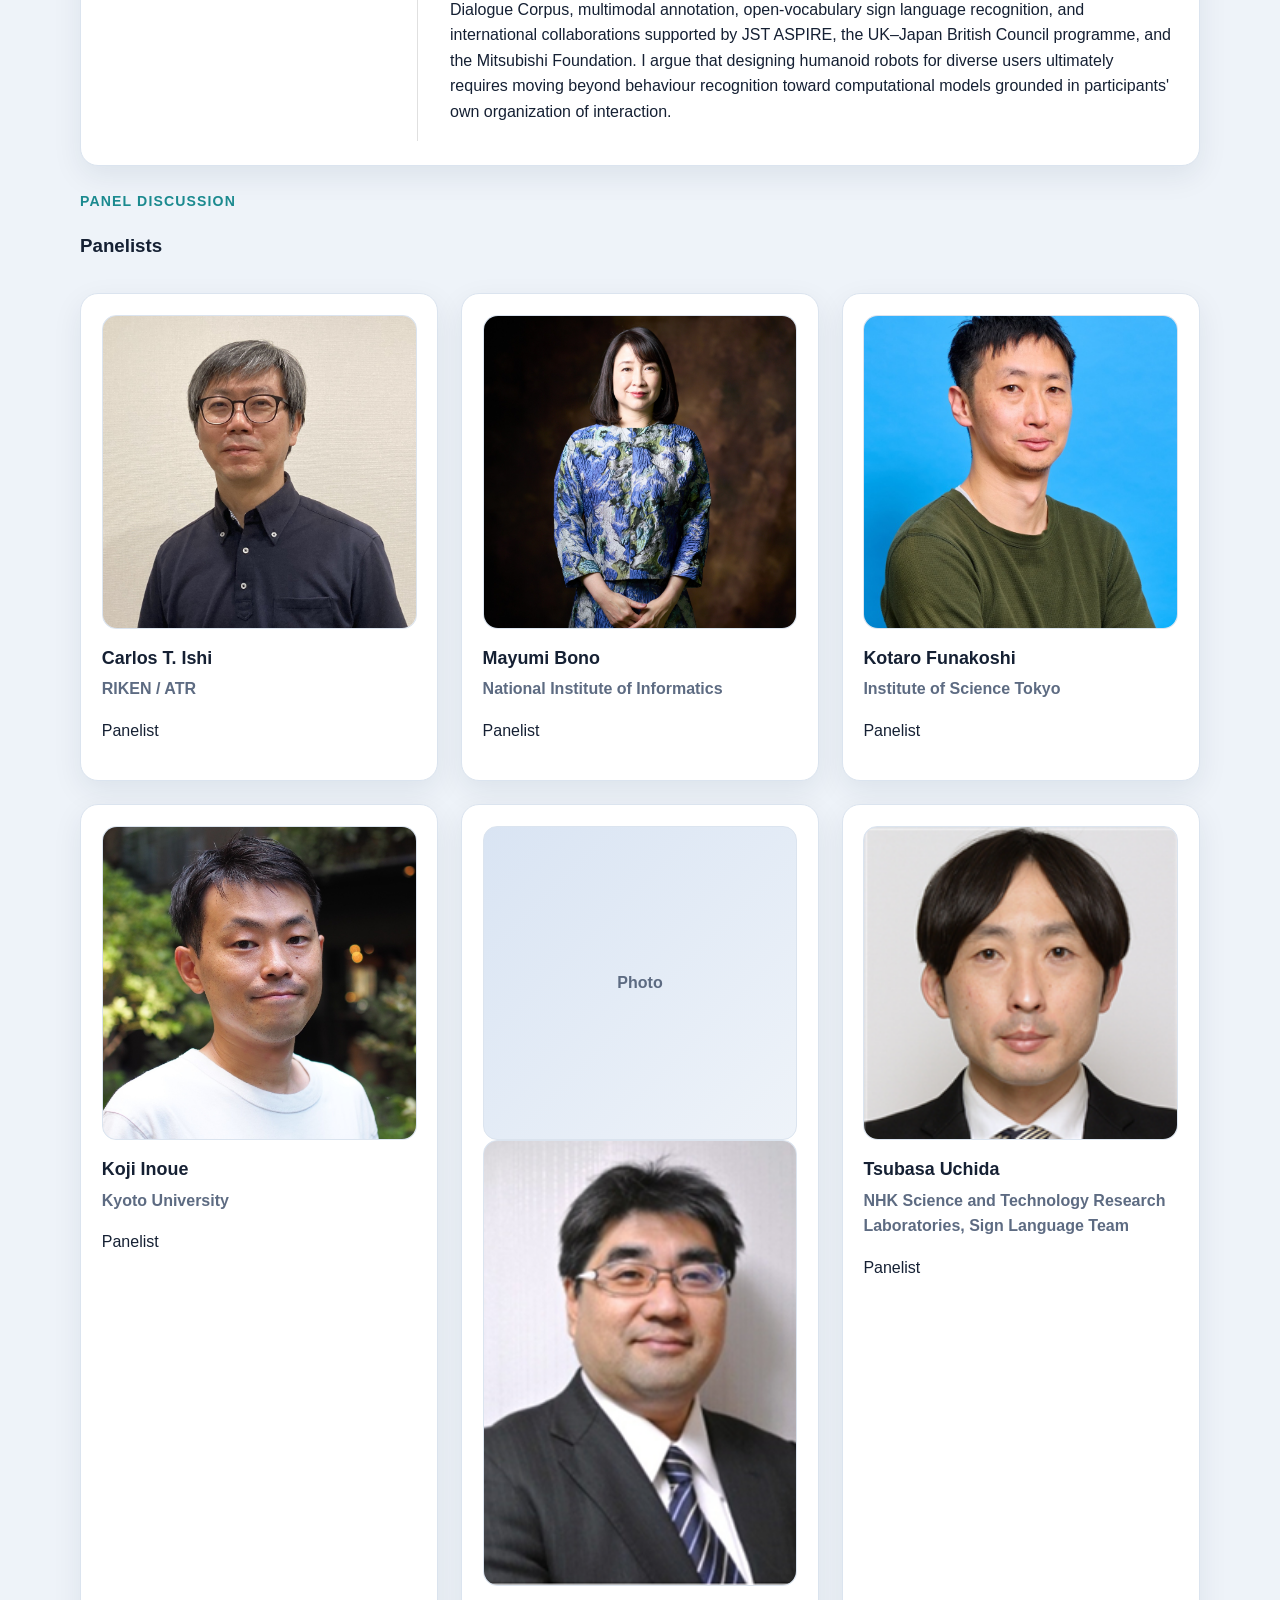
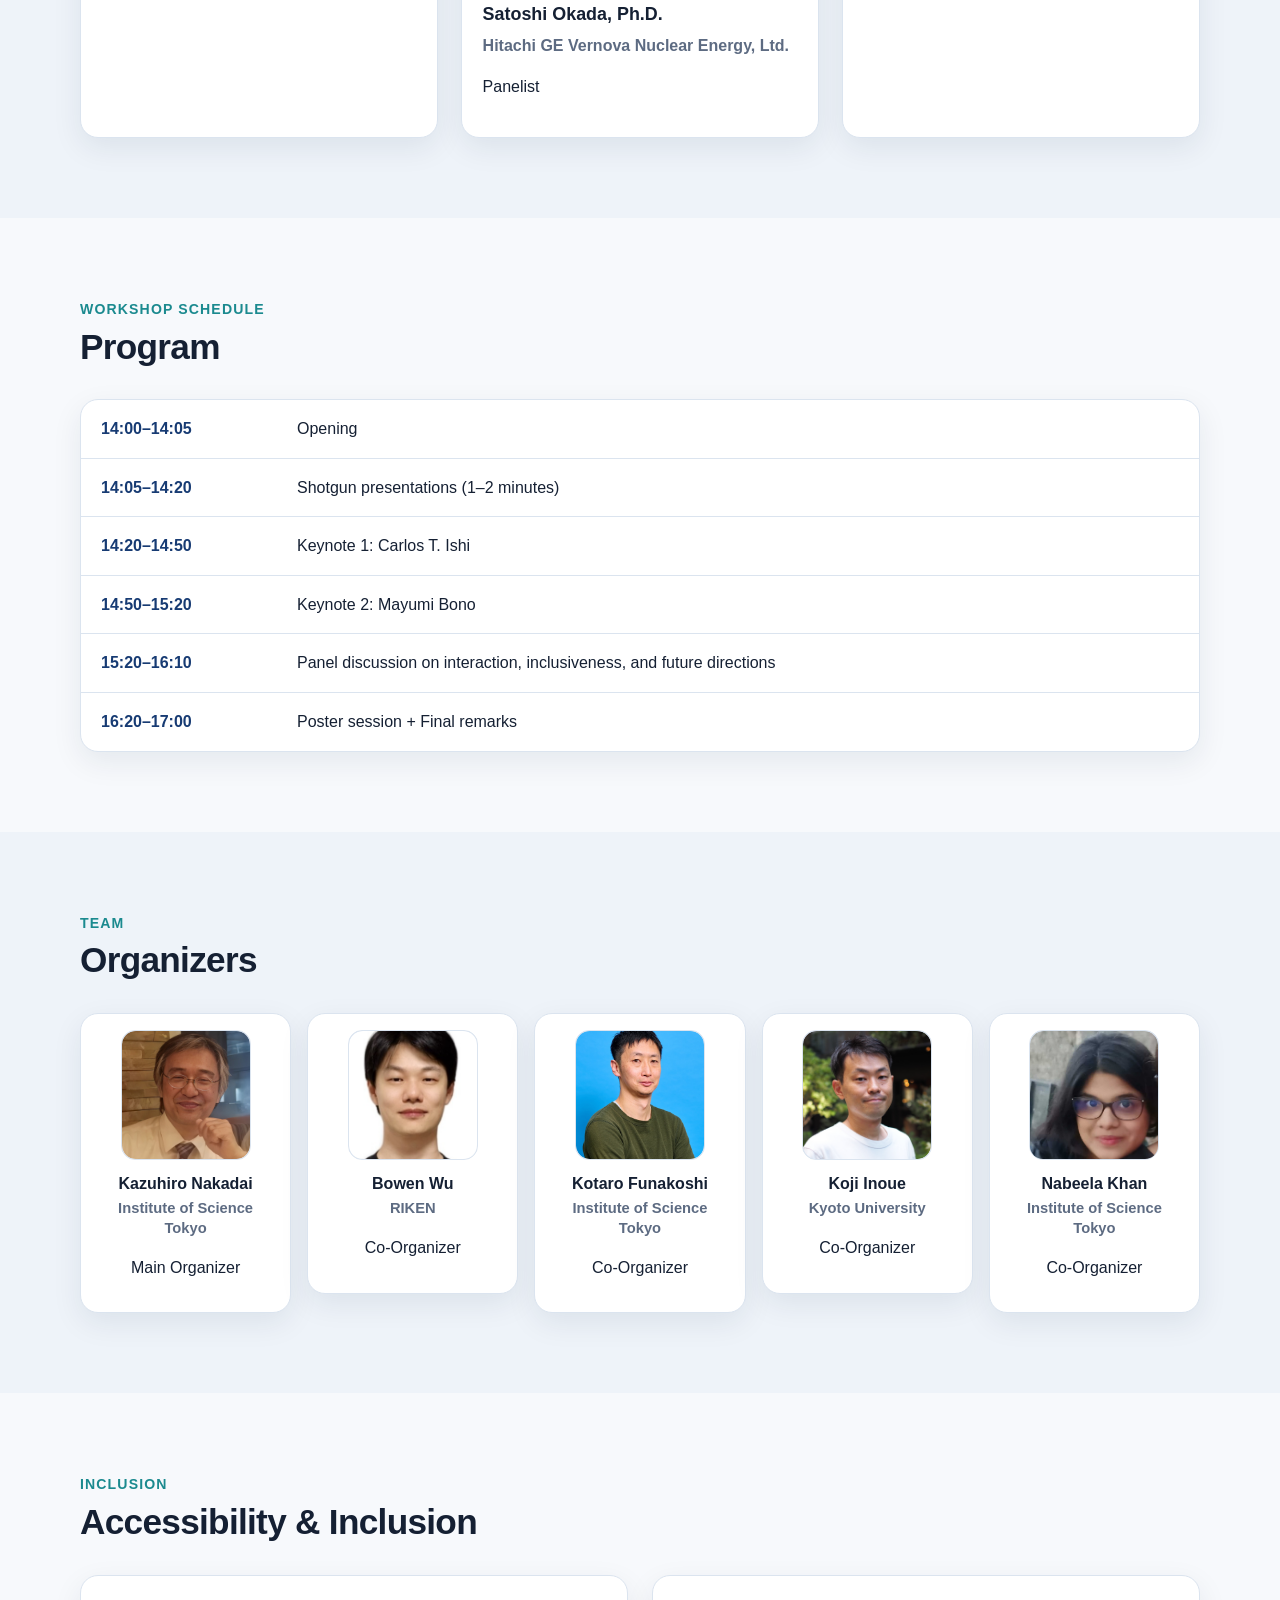
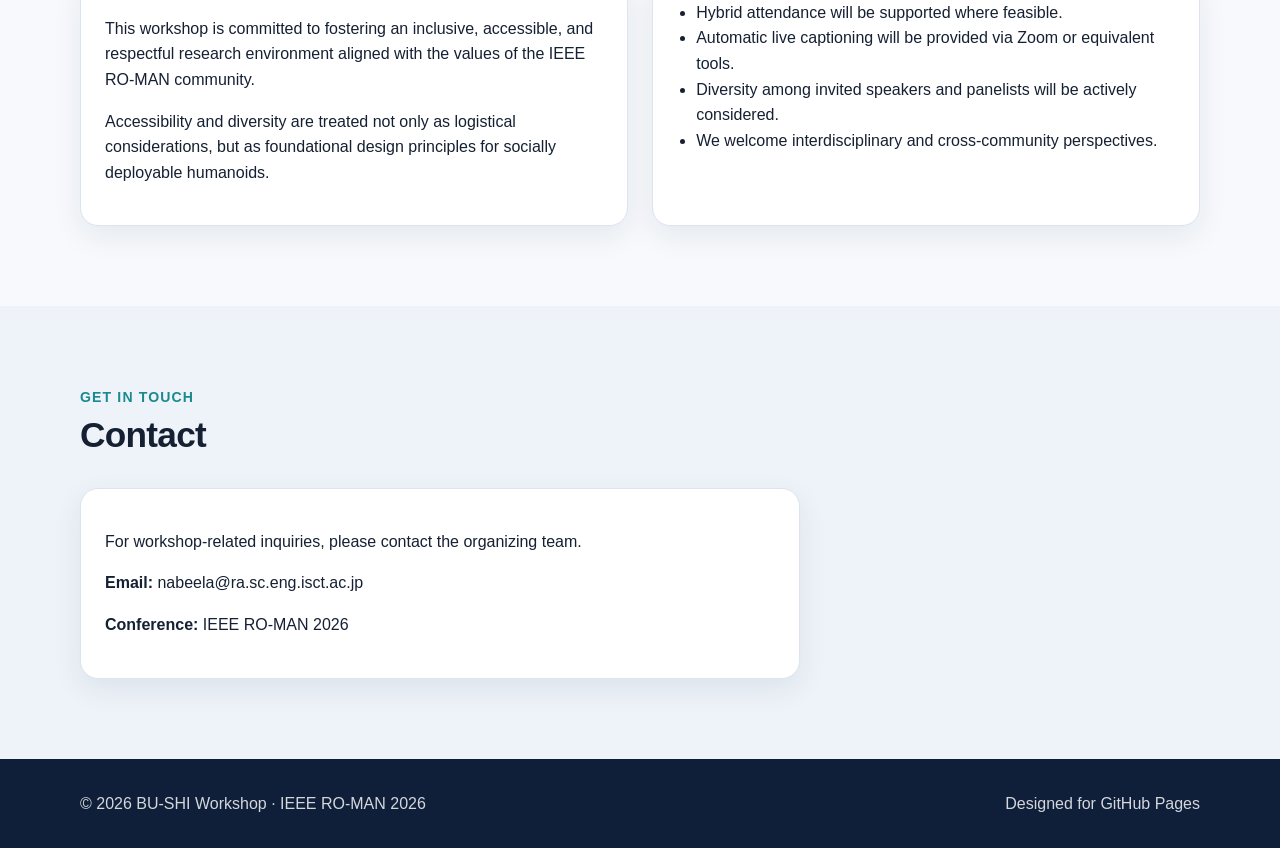
==== commit f9781490: "okada" ====
--- a/index.html
+++ b/index.html
@@ -406,13 +406,13 @@
 
           <article class="person-card">
             <div class="person-photo placeholder">Photo</div>
-            <!-- Add photo here:
-            <div class="person-photo">
-              <img src="assets/images/satoshi_okada.jpg" alt="Satoshi Okada" />
-            </div>
-            -->
+            <!-- Add photo here: -->
+            <div class="person-photo">
+              <img src="assets/images/Okada.bmp" alt="Satoshi Okada" />
+            </div>
+           
             <h3>Satoshi Okada, Ph.D.</h3>
-            <p class="person-role">Fukushima Decommissioning Engineering Center, Nuclear Engineering and Product Division, Hitachi-GE Nuclear Energy, Ltd.</p>
+            <p class="person-role">Hitachi GE Vernova Nuclear Energy, Ltd.</p>
             <p>Panelist</p>
           </article>
 
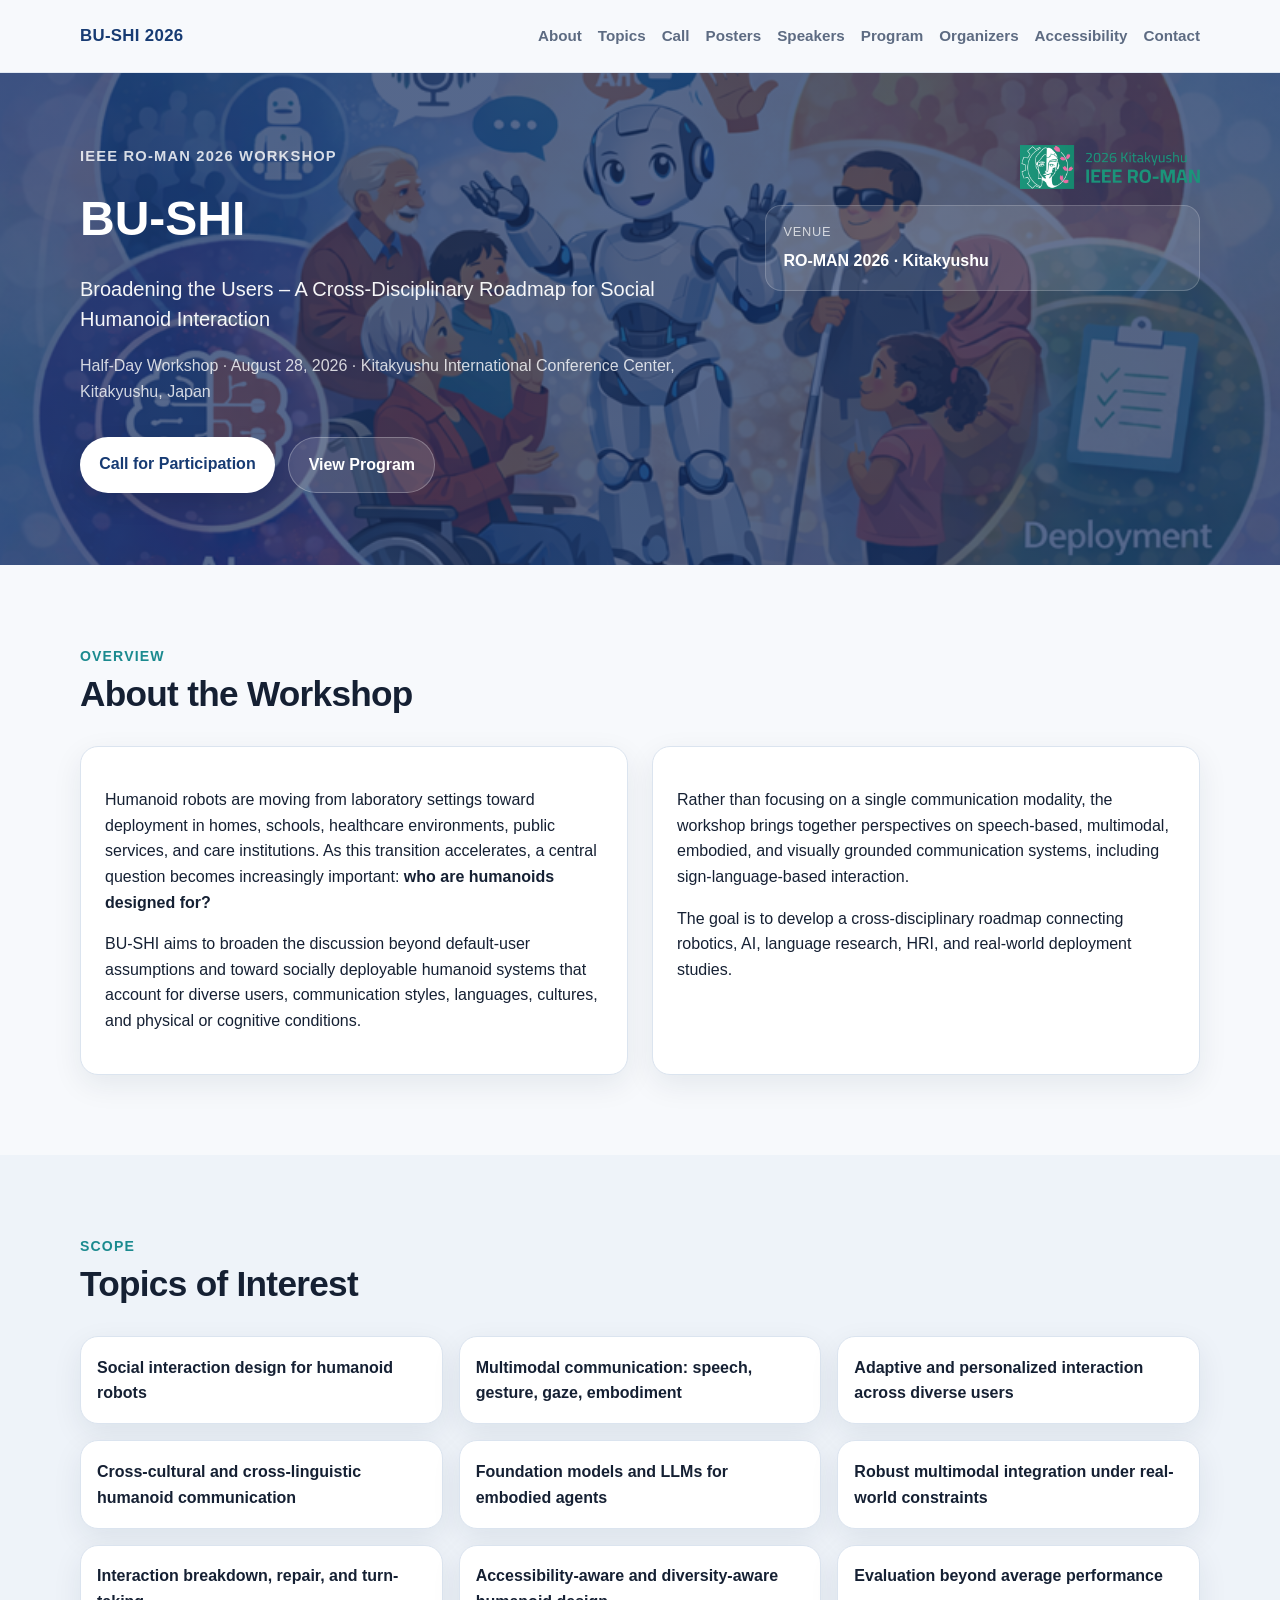
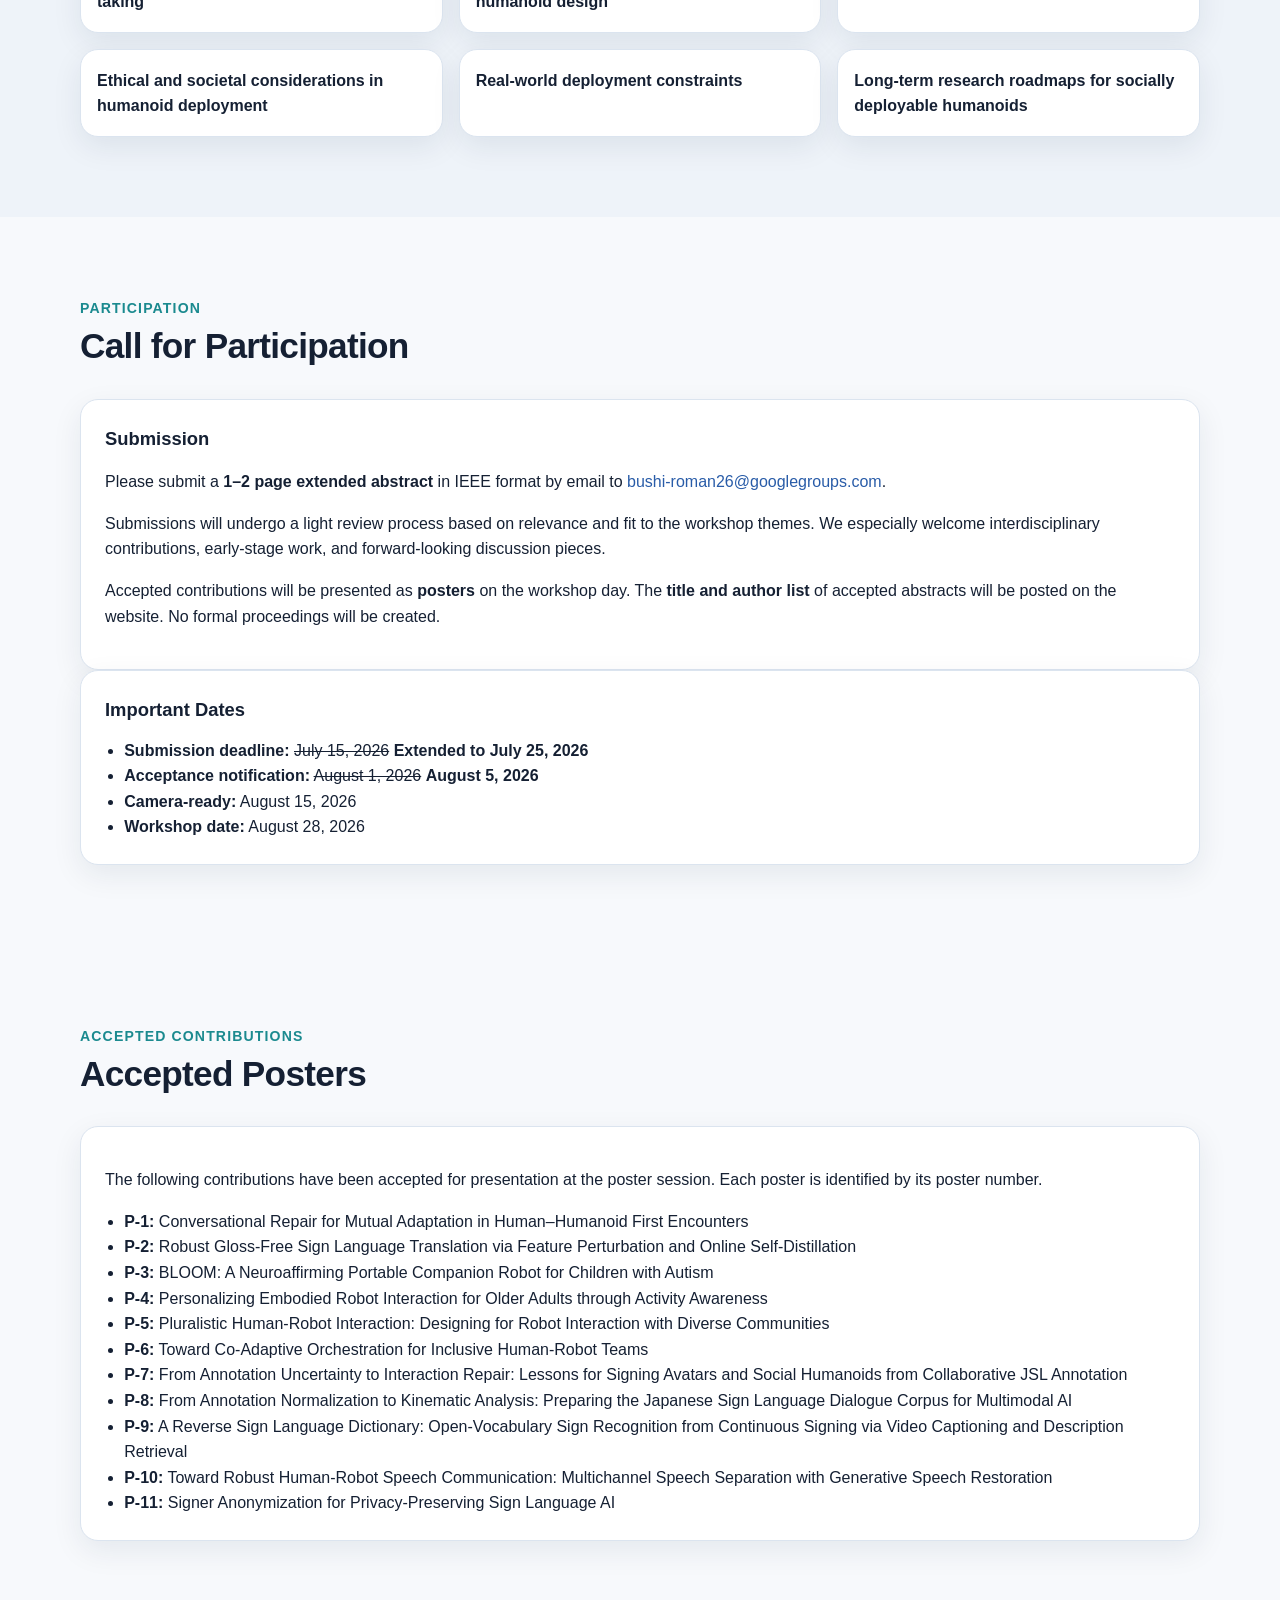
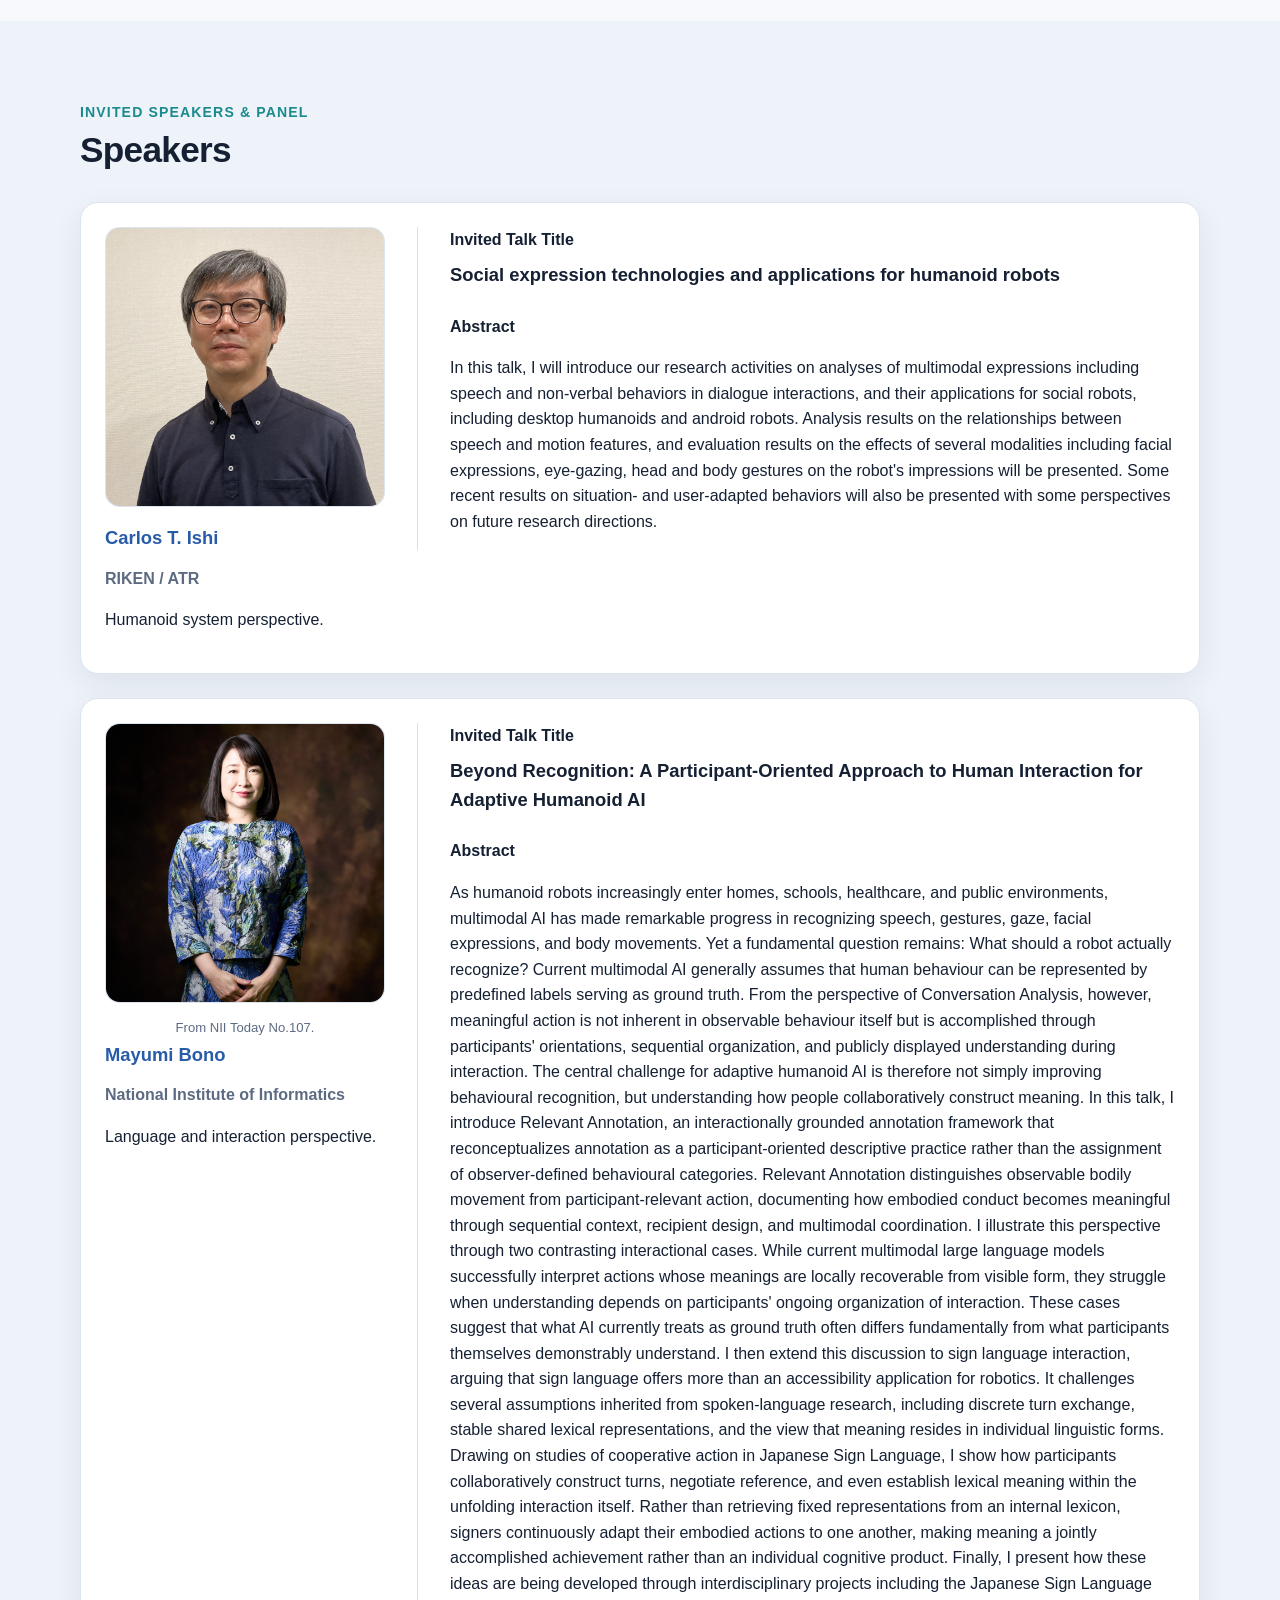
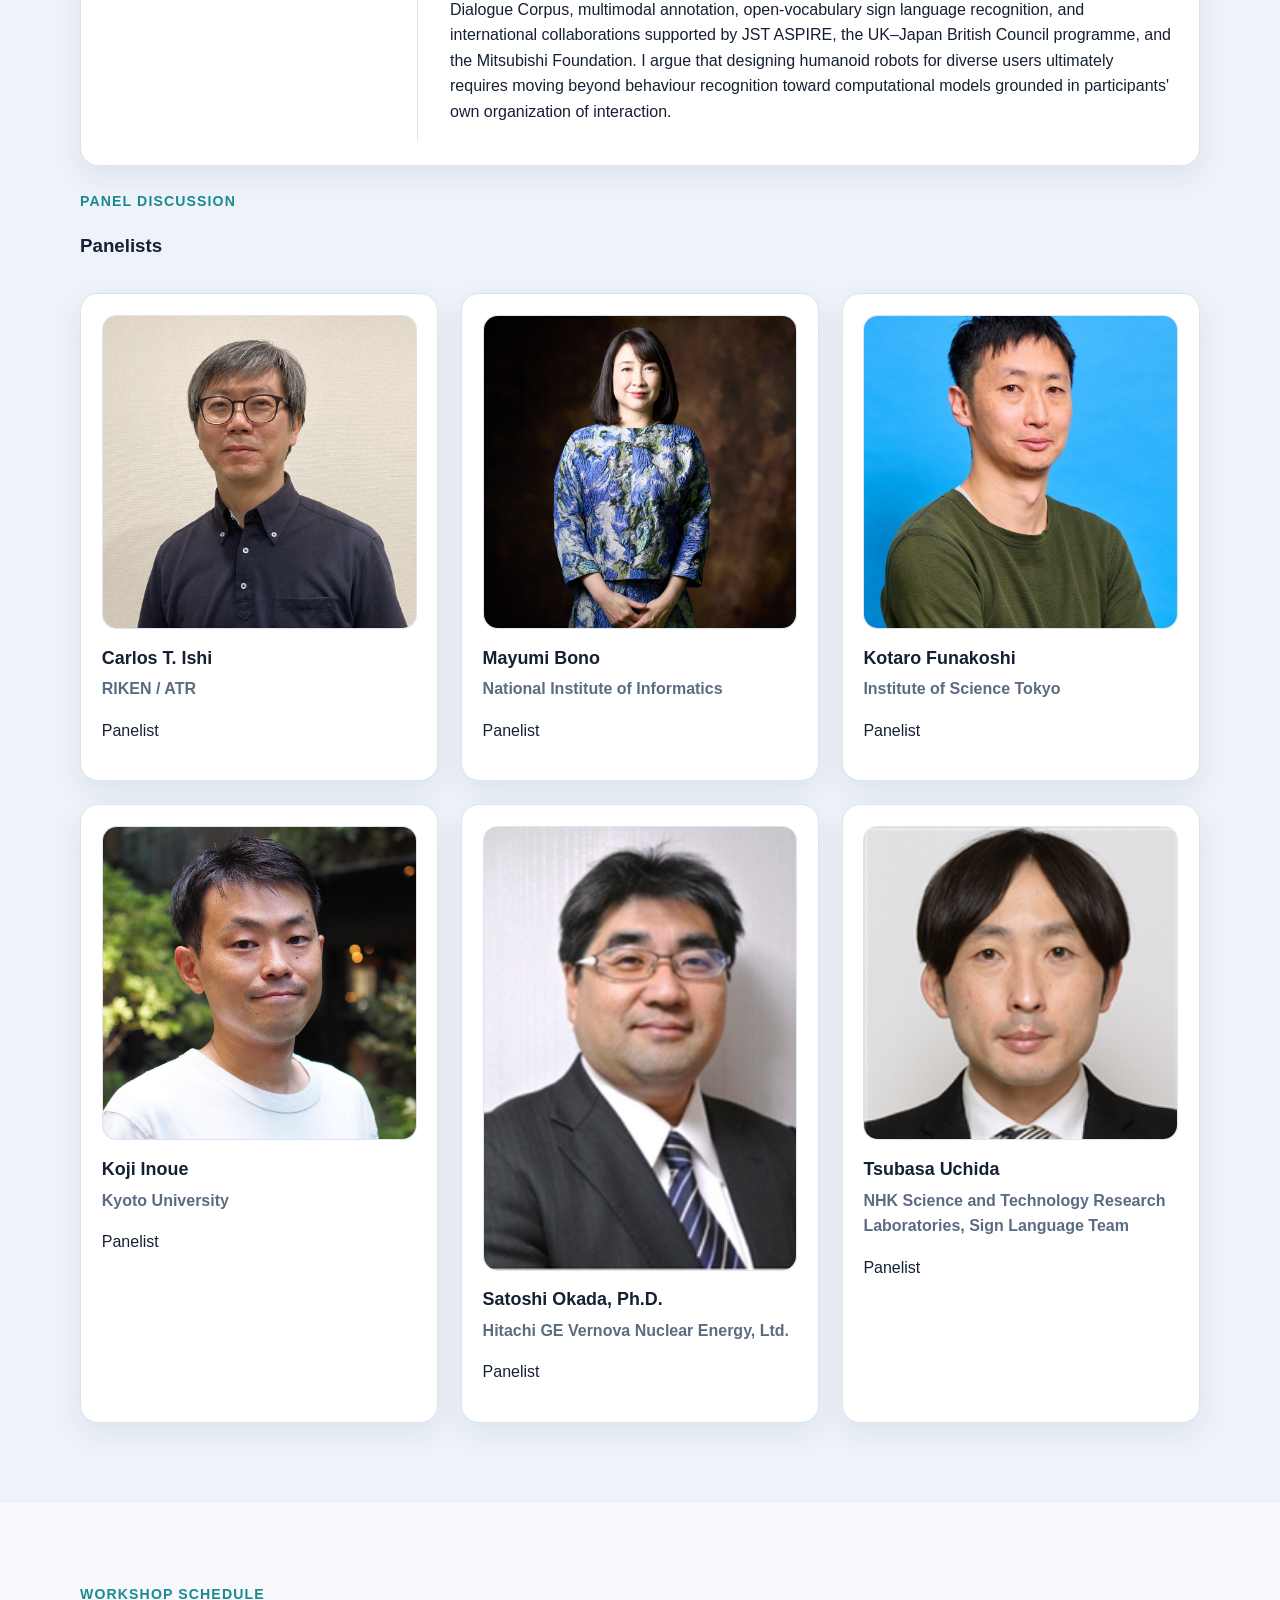
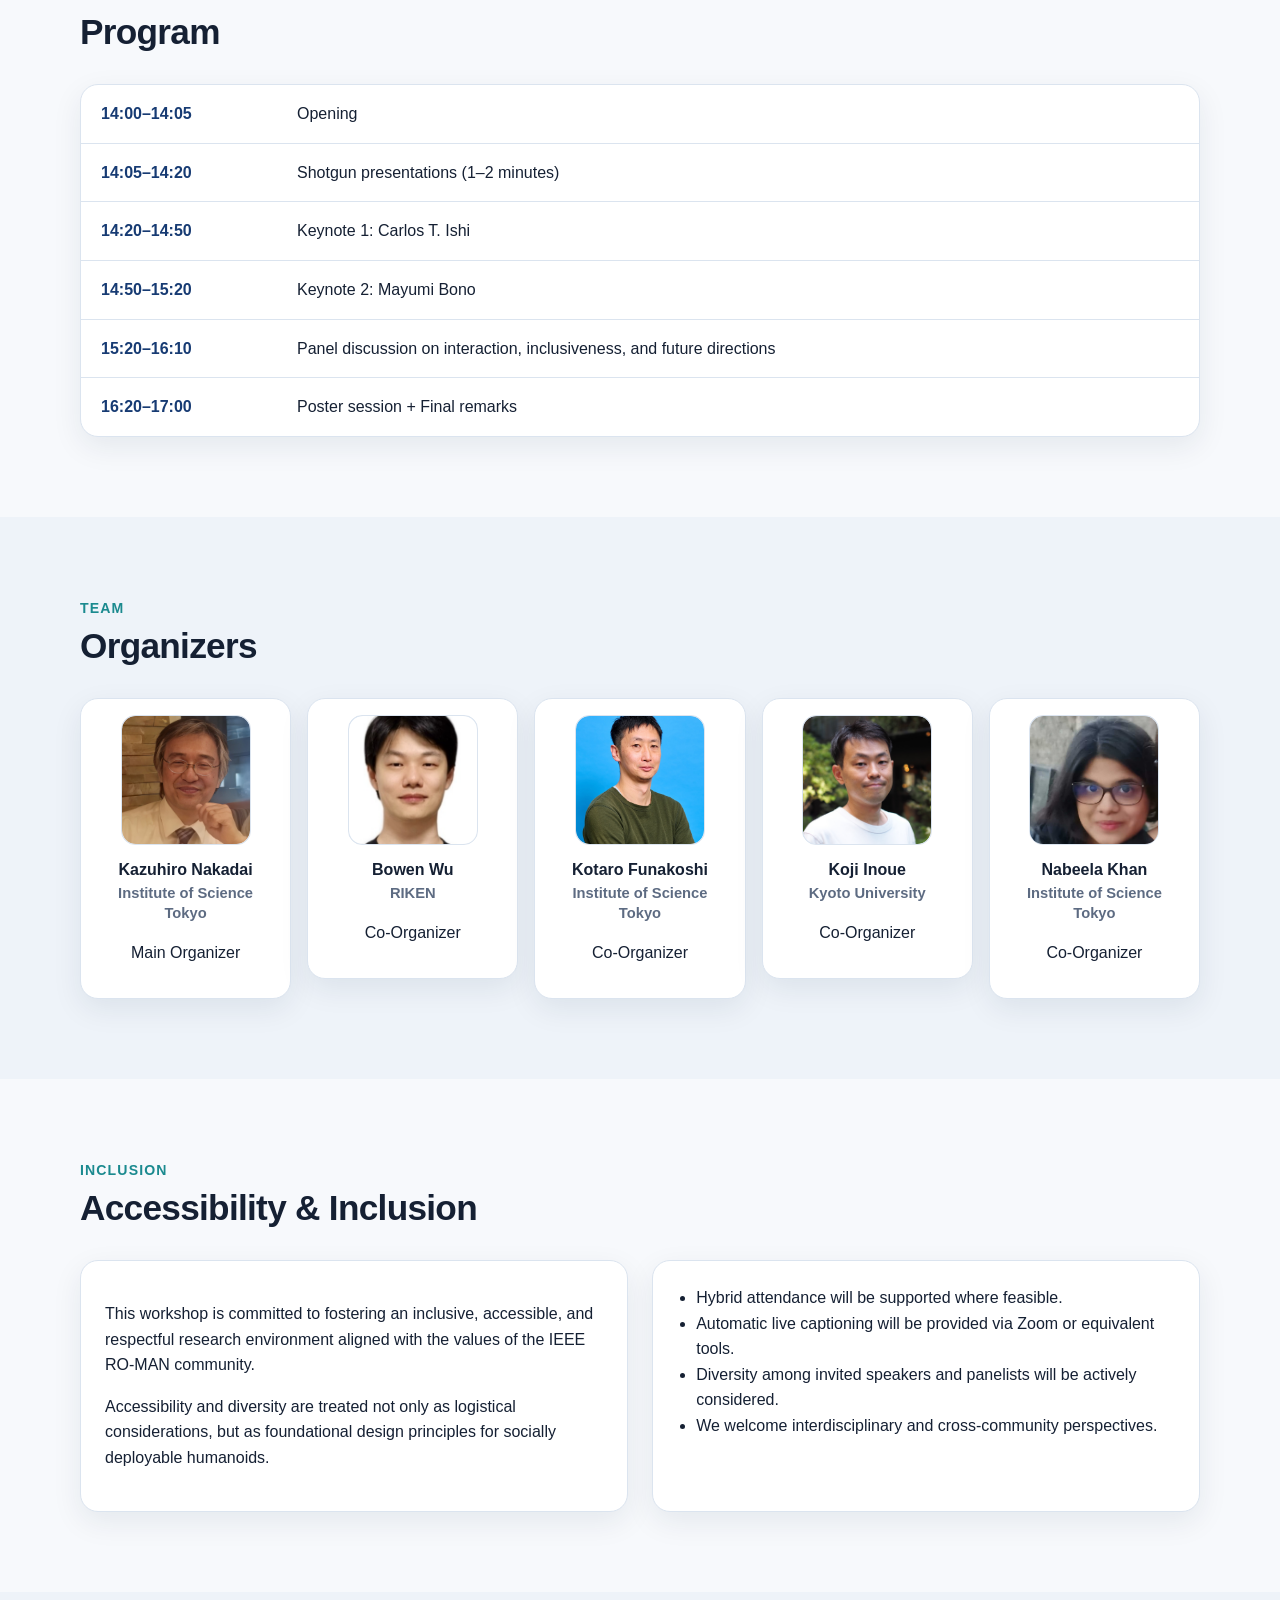
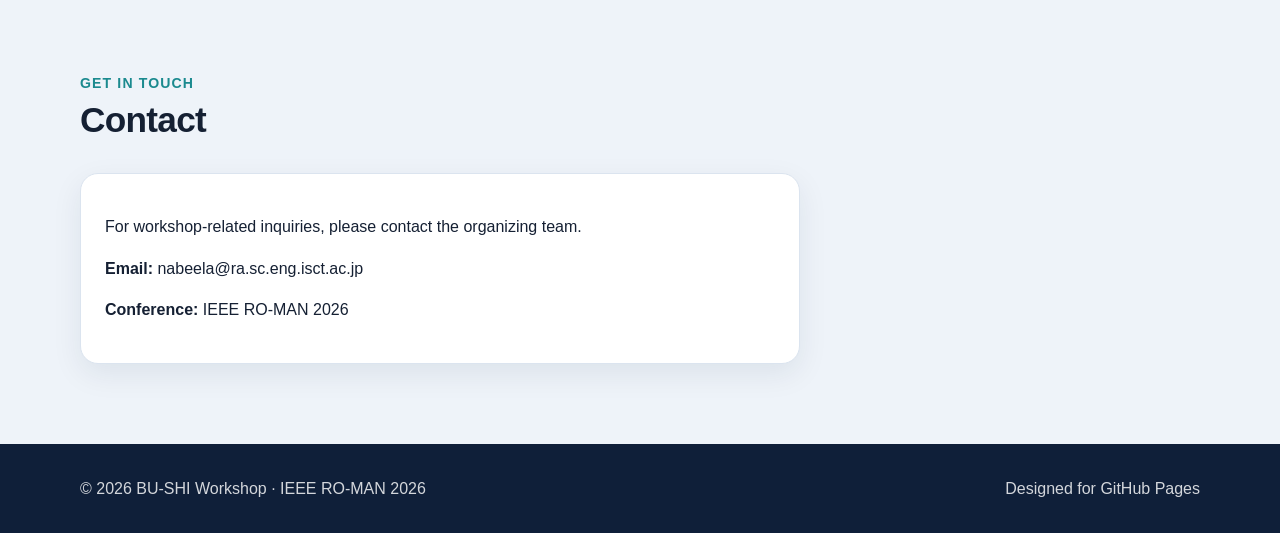
==== commit 5bcf44cf: "okada" ====
--- a/index.html
+++ b/index.html
@@ -405,10 +405,12 @@
           </article>
 
           <article class="person-card">
-            <div class="person-photo placeholder">Photo</div>
-            <!-- Add photo here: -->
-            <div class="person-photo">
-              <img src="assets/images/Okada.bmp" alt="Satoshi Okada" />
+            <div class="person-photo">
+            <img
+            
+              src="assets/images/Okada.bmp" 
+              alt="Satoshi Okada" 
+              />
             </div>
            
             <h3>Satoshi Okada, Ph.D.</h3>
